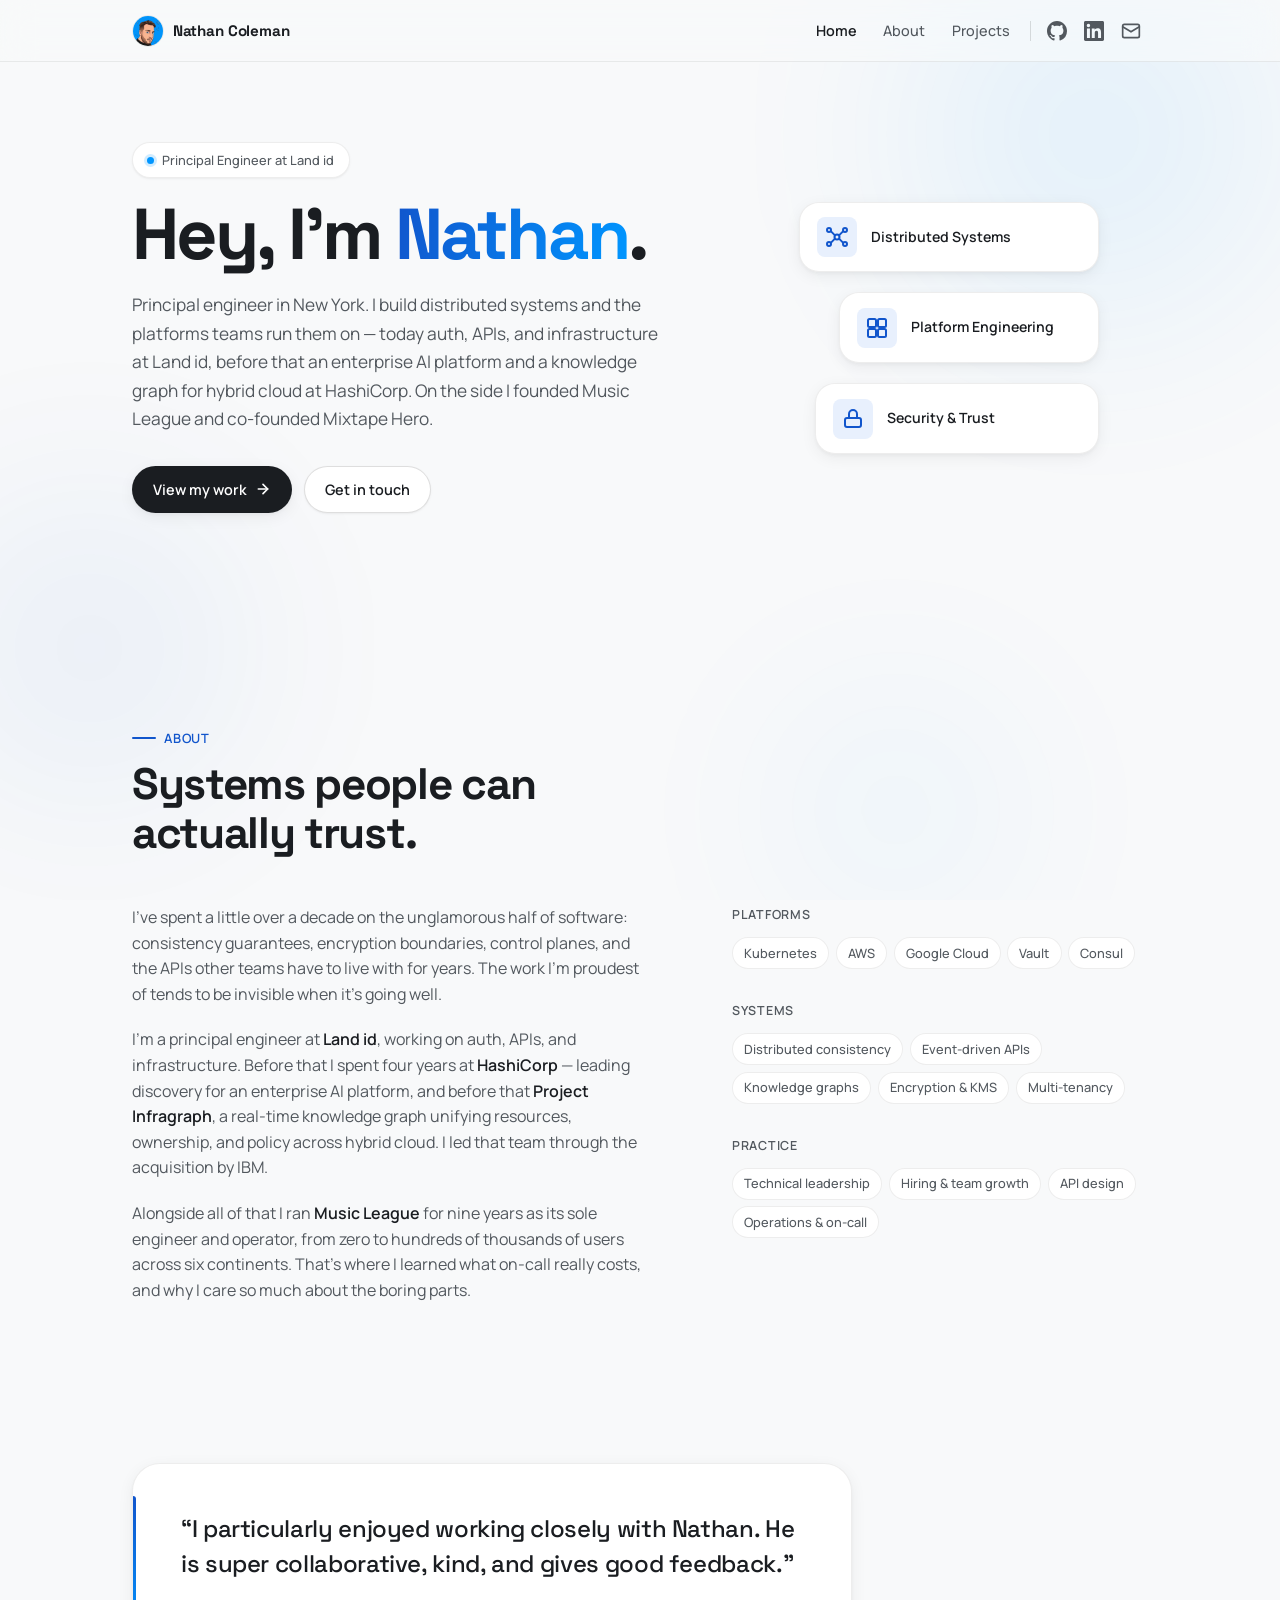
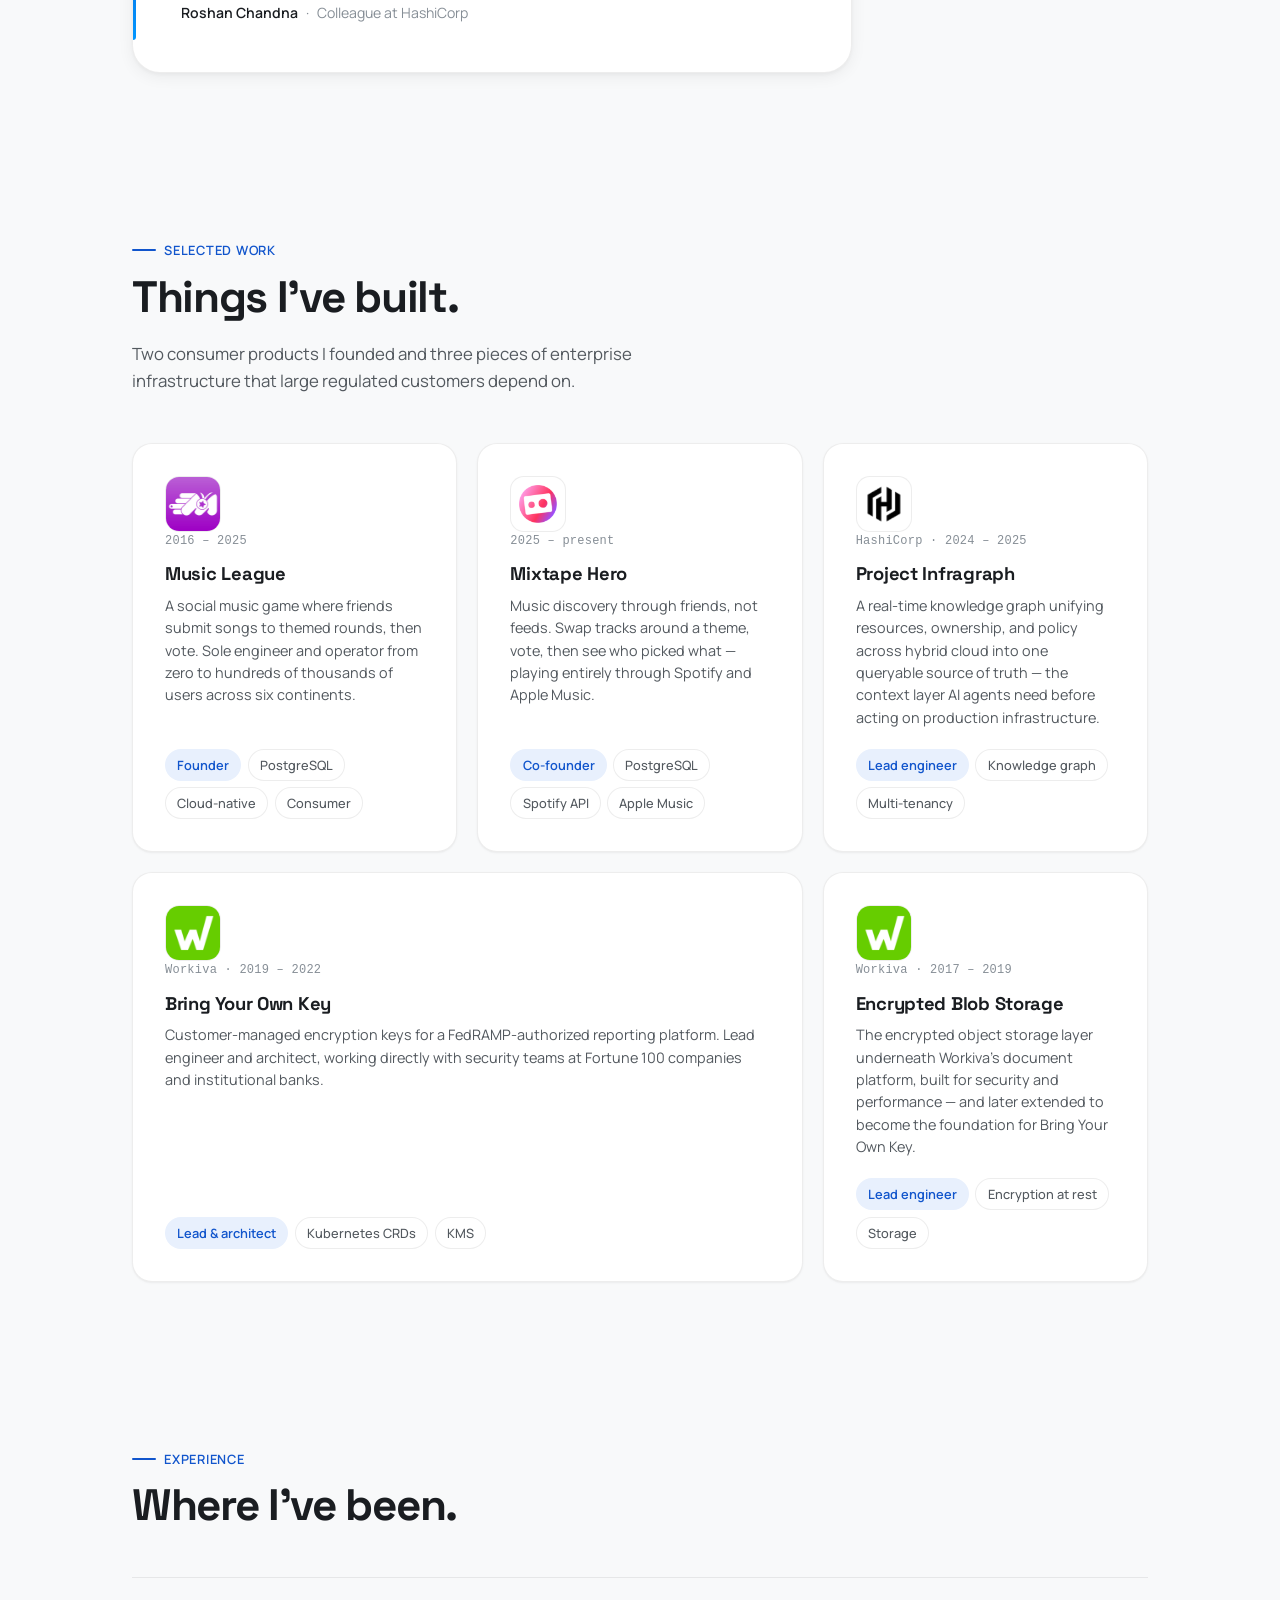
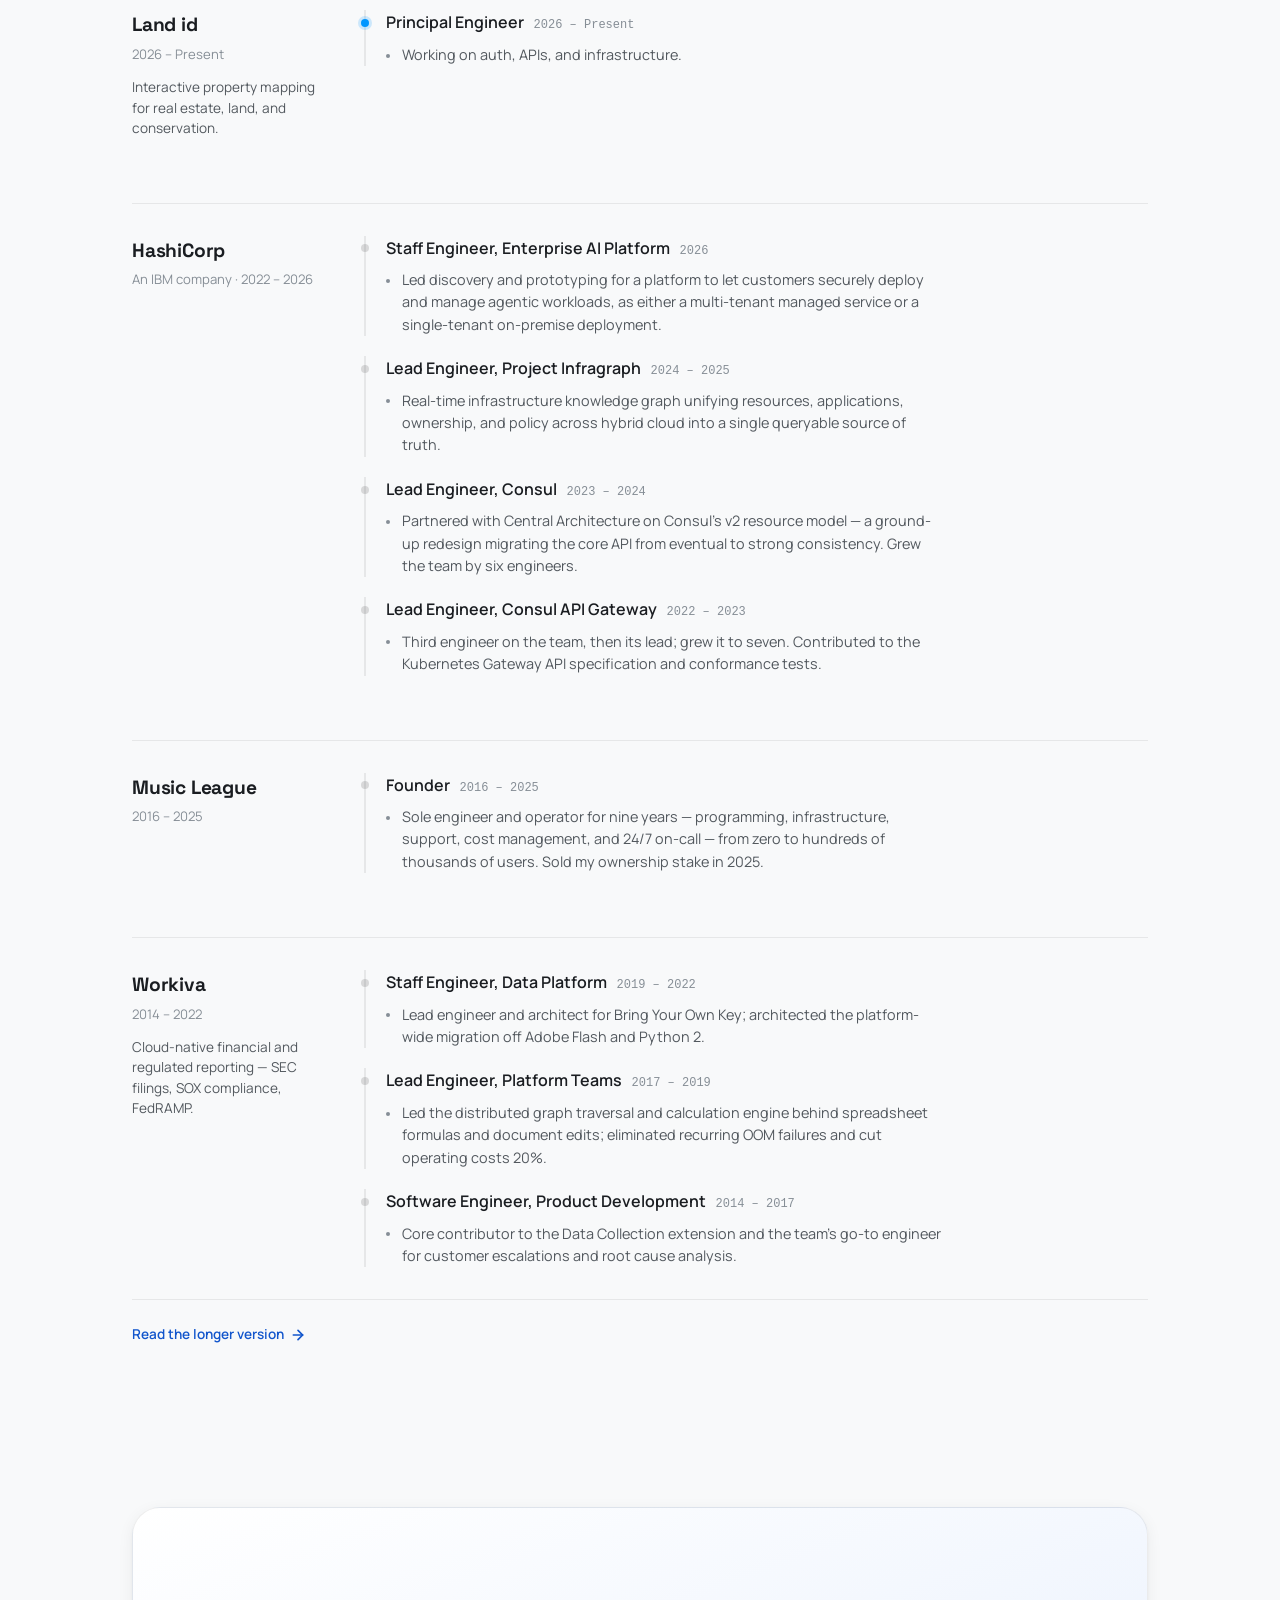
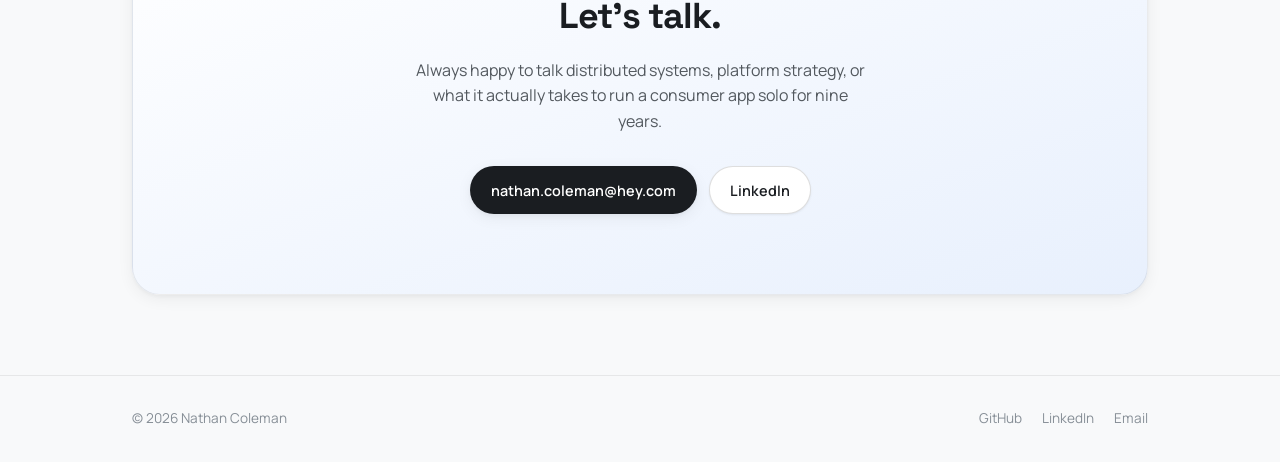
==== index.html @ d67dec97 "Link The New Stack Infragraph piece, tag PostgreSQL on both music products" ====
<!DOCTYPE html>
<html lang="en" class="no-js">
  <head>
    <meta charset="utf-8" />
    <meta name="viewport" content="width=device-width, initial-scale=1" />
    <title>Nathan Coleman | Principal Engineer</title>
    <meta
      name="description"
      content="Principal engineer in New York working on auth, APIs, and infrastructure at Land id. Co-founder of Mixtape Hero, founder of Music League, previously HashiCorp and Workiva."
    />
    <meta name="robots" content="index, follow" />
    <link rel="canonical" href="https://nathancoleman.dev/" />
    <meta property="og:type" content="website" />
    <meta property="og:site_name" content="Nathan Coleman" />
    <meta property="og:locale" content="en_US" />
    <meta property="og:title" content="Nathan Coleman | Principal Engineer" />
    <meta
      property="og:description"
      content="Principal engineer in New York building distributed systems and developer platforms."
    />
    <meta property="og:url" content="https://nathancoleman.dev/" />
    <meta name="twitter:card" content="summary" />
    <link rel="icon" type="image/svg+xml" href="favicon.svg" />
    <link rel="preconnect" href="https://fonts.googleapis.com" />
    <link rel="preconnect" href="https://fonts.gstatic.com" crossorigin />
    <link
      href="https://fonts.googleapis.com/css2?family=Manrope:wght@400;500;600;700&family=Space+Grotesk:wght@500;600;700&display=swap"
      rel="stylesheet"
    />
    <link rel="stylesheet" href="styles.css" />
    <script type="application/ld+json">
      {
        "@context": "https://schema.org",
        "@type": "Person",
        "name": "Nathan Coleman",
        "jobTitle": "Principal Engineer",
        "worksFor": { "@type": "Organization", "name": "Land id", "url": "https://id.land" },
        "email": "nathan.coleman@hey.com",
        "url": "https://nathancoleman.dev/",
        "address": {
          "@type": "PostalAddress",
          "addressLocality": "New York",
          "addressRegion": "NY",
          "addressCountry": "US"
        },
        "alumniOf": "Auburn University",
        "sameAs": [
          "https://github.com/nathancoleman",
          "https://www.linkedin.com/in/nathandcoleman/"
        ]
      }
    </script>
  </head>
  <body>
    <a class="skip-link" href="#main">Skip to content</a>

    <!-- Ambient background -->
    <div class="bg-ambient" aria-hidden="true">
      <div class="blob blob-1"></div>
      <div class="blob blob-2"></div>
      <div class="blob blob-3"></div>
    </div>

    <header class="site-header">
      <nav class="nav-inner" aria-label="Primary">
        <a href="index.html" class="nav-logo">
          <img
            class="logo-img"
            src="images/nathan.png"
            alt="Nathan Coleman"
            width="32"
            height="32"
          />
          <span>Nathan Coleman</span>
        </a>
        <div class="nav-links">
          <a href="index.html" class="nav-link active" aria-current="page">Home</a>
          <a href="about.html" class="nav-link">About</a>
          <a href="projects.html" class="nav-link">Projects</a>
          <span class="nav-divider" aria-hidden="true"></span>
          <a
            href="https://github.com/nathancoleman"
            target="_blank"
            rel="noreferrer"
            class="nav-link nav-link--icon"
            aria-label="GitHub"
          >
            <svg width="20" height="20" viewBox="0 0 24 24" fill="currentColor" aria-hidden="true">
              <path
                d="M12 0C5.37 0 0 5.37 0 12c0 5.31 3.435 9.795 8.205 11.385.6.105.825-.255.825-.57 0-.285-.015-1.23-.015-2.235-3.015.555-3.795-.735-4.035-1.41-.135-.345-.72-1.41-1.23-1.695-.42-.225-1.02-.78-.015-.795.945-.015 1.62.87 1.845 1.23 1.08 1.815 2.805 1.305 3.495.99.105-.78.42-1.305.765-1.605-2.67-.3-5.46-1.335-5.46-5.925 0-1.305.465-2.385 1.23-3.225-.12-.3-.54-1.53.12-3.18 0 0 1.005-.315 3.3 1.23.96-.27 1.98-.405 3-.405s2.04.135 3 .405c2.295-1.56 3.3-1.23 3.3-1.23.66 1.65.24 2.88.12 3.18.765.84 1.23 1.905 1.23 3.225 0 4.605-2.805 5.625-5.475 5.925.435.375.81 1.095.81 2.22 0 1.605-.015 2.895-.015 3.3 0 .315.225.69.825.57A12.02 12.02 0 0 0 24 12c0-6.63-5.37-12-12-12Z"
              />
            </svg>
          </a>
          <a
            href="https://www.linkedin.com/in/nathandcoleman/"
            target="_blank"
            rel="noreferrer"
            class="nav-link nav-link--icon"
            aria-label="LinkedIn"
          >
            <svg width="20" height="20" viewBox="0 0 24 24" fill="currentColor" aria-hidden="true">
              <path
                d="M20.447 20.452h-3.554v-5.569c0-1.328-.027-3.037-1.852-3.037-1.853 0-2.136 1.445-2.136 2.939v5.667H9.351V9h3.414v1.561h.046c.477-.9 1.637-1.85 3.37-1.85 3.601 0 4.267 2.37 4.267 5.455v6.286ZM5.337 7.433a2.062 2.062 0 0 1-2.063-2.065 2.064 2.064 0 1 1 2.063 2.065Zm1.782 13.019H3.555V9h3.564v11.452ZM22.225 0H1.771C.792 0 0 .774 0 1.729v20.542C0 23.227.792 24 1.771 24h20.451C23.2 24 24 23.227 24 22.271V1.729C24 .774 23.2 0 22.222 0h.003Z"
              />
            </svg>
          </a>
          <a
            href="mailto:nathan.coleman@hey.com"
            class="nav-link nav-link--icon"
            aria-label="Email Nathan"
          >
            <svg
              width="20"
              height="20"
              viewBox="0 0 24 24"
              fill="none"
              stroke="currentColor"
              stroke-width="2"
              stroke-linecap="round"
              stroke-linejoin="round"
              aria-hidden="true"
            >
              <rect x="2" y="4" width="20" height="16" rx="2" />
              <path d="m2 7 10 6 10-6" />
            </svg>
          </a>
        </div>
      </nav>
    </header>

    <main id="main" class="page-shell">
      <!-- ================= HERO ================= -->
      <section class="hero">
        <div class="hero-content">
          <div class="hero-badge entrance">
            <span class="status-dot" aria-hidden="true"></span>
            Principal Engineer at Land id
          </div>
          <h1 class="hero-title entrance entrance-d1">
            Hey, I'm <span class="hero-name">Nathan</span>.
          </h1>
          <p class="hero-subtitle entrance entrance-d2">
            Principal engineer in New York. I build distributed systems and the
            platforms teams run them on — today auth, APIs, and infrastructure at
            Land id, before that an enterprise AI platform and a knowledge graph for
            hybrid cloud at HashiCorp. On the side I founded Music League and
            co-founded Mixtape Hero.
          </p>
          <div class="hero-actions entrance entrance-d3">
            <a href="projects.html" class="btn btn-primary">
              View my work
              <svg
                width="16"
                height="16"
                viewBox="0 0 24 24"
                fill="none"
                stroke="currentColor"
                stroke-width="2.5"
                stroke-linecap="round"
                stroke-linejoin="round"
                aria-hidden="true"
              >
                <line x1="5" y1="12" x2="19" y2="12" />
                <polyline points="12 5 19 12 12 19" />
              </svg>
            </a>
            <a href="mailto:nathan.coleman@hey.com" class="btn btn-secondary">Get in touch</a>
          </div>
        </div>

        <div class="hero-visual entrance entrance-d4" aria-hidden="true">
          <div class="hero-card-stack">
            <div class="floating-card card-1">
              <div class="card-icon">
                <svg
                  width="24"
                  height="24"
                  viewBox="0 0 24 24"
                  fill="none"
                  stroke="currentColor"
                  stroke-width="2"
                  stroke-linecap="round"
                  stroke-linejoin="round"
                >
                  <circle cx="12" cy="12" r="2.5" />
                  <circle cx="4" cy="5" r="2" />
                  <circle cx="20" cy="5" r="2" />
                  <circle cx="4" cy="19" r="2" />
                  <circle cx="20" cy="19" r="2" />
                  <path d="m6 6.4 4 4M18 6.4l-4 4M6 17.6l4-4M18 17.6l-4-4" />
                </svg>
              </div>
              <span>Distributed Systems</span>
            </div>
            <div class="floating-card card-2">
              <div class="card-icon">
                <svg
                  width="24"
                  height="24"
                  viewBox="0 0 24 24"
                  fill="none"
                  stroke="currentColor"
                  stroke-width="2"
                  stroke-linecap="round"
                  stroke-linejoin="round"
                >
                  <rect x="3" y="3" width="8" height="8" rx="1.5" />
                  <rect x="13" y="3" width="8" height="8" rx="1.5" />
                  <rect x="3" y="13" width="8" height="8" rx="1.5" />
                  <rect x="13" y="13" width="8" height="8" rx="1.5" />
                </svg>
              </div>
              <span>Platform Engineering</span>
            </div>
            <div class="floating-card card-3">
              <div class="card-icon">
                <svg
                  width="24"
                  height="24"
                  viewBox="0 0 24 24"
                  fill="none"
                  stroke="currentColor"
                  stroke-width="2"
                  stroke-linecap="round"
                  stroke-linejoin="round"
                >
                  <rect x="4" y="11" width="16" height="9" rx="2" />
                  <path d="M8 11V7a4 4 0 0 1 8 0v4" />
                </svg>
              </div>
              <span>Security &amp; Trust</span>
            </div>
          </div>
        </div>
      </section>

      <!-- ================= ABOUT ================= -->
      <section class="reveal" aria-labelledby="about-heading">
        <div class="section-header">
          <p class="section-label">About</p>
          <h2 class="section-title" id="about-heading">
            Systems people can<br />actually trust.
          </h2>
        </div>

        <div class="about-grid">
          <div class="about-copy">
            <p>
              I've spent a little over a decade on the unglamorous half of software:
              consistency guarantees, encryption boundaries, control planes, and the
              APIs other teams have to live with for years. The work I'm proudest of
              tends to be invisible when it's going well.
            </p>
            <p>
              I'm a principal engineer at <strong>Land id</strong>, working on auth,
              APIs, and infrastructure. Before that I spent four years at
              <strong>HashiCorp</strong> — leading discovery for an enterprise AI
              platform, and before that <strong>Project Infragraph</strong>, a
              real-time knowledge graph unifying resources, ownership, and policy
              across hybrid cloud. I led that team through the acquisition by IBM.
            </p>
            <p>
              Alongside all of that I ran <strong>Music League</strong> for nine years
              as its sole engineer and operator, from zero to hundreds of thousands of
              users across six continents. That's where I learned what on-call really
              costs, and why I care so much about the boring parts.
            </p>
          </div>

          <div class="skill-groups">
            <div class="skill-group">
              <h3>Platforms</h3>
              <ul class="tag-list">
                <li class="tag">Kubernetes</li>
                <li class="tag">AWS</li>
                <li class="tag">Google Cloud</li>
                <li class="tag">Vault</li>
                <li class="tag">Consul</li>
              </ul>
            </div>
            <div class="skill-group">
              <h3>Systems</h3>
              <ul class="tag-list">
                <li class="tag">Distributed consistency</li>
                <li class="tag">Event-driven APIs</li>
                <li class="tag">Knowledge graphs</li>
                <li class="tag">Encryption &amp; KMS</li>
                <li class="tag">Multi-tenancy</li>
              </ul>
            </div>
            <div class="skill-group">
              <h3>Practice</h3>
              <ul class="tag-list">
                <li class="tag">Technical leadership</li>
                <li class="tag">Hiring &amp; team growth</li>
                <li class="tag">API design</li>
                <li class="tag">Operations &amp; on-call</li>
              </ul>
            </div>
          </div>
        </div>
      </section>

      <!-- ================= QUOTE ================= -->
      <section class="reveal" aria-label="What colleagues say">
        <figure class="quote-card">
          <blockquote>
            &ldquo;I particularly enjoyed working closely with Nathan. He is super
            collaborative, kind, and gives good feedback.&rdquo;
          </blockquote>
          <figcaption class="quote-attrib">
            <span class="who">Roshan Chandna</span>
            <span>&middot;</span>
            <span>Colleague at HashiCorp</span>
          </figcaption>
        </figure>
      </section>

      <!-- ================= SELECTED WORK ================= -->
      <section class="reveal" aria-labelledby="work-heading">
        <div class="section-header">
          <p class="section-label">Selected work</p>
          <h2 class="section-title" id="work-heading">Things I've built.</h2>
          <p class="section-intro">
            Two consumer products I founded and three pieces of enterprise
            infrastructure that large regulated customers depend on.
          </p>
        </div>

        <div class="work-grid">
          <a class="work-card" href="projects.html#music-league">
            <div class="project-mark">
              <img src="images/music-league.png" alt="Music League app icon" width="56" height="56" loading="lazy" />
            </div>
            <p class="project-kicker">2016 &ndash; 2025</p>
            <h3>Music League</h3>
            <p>
              A social music game where friends submit songs to themed rounds, then
              vote. Sole engineer and operator from zero to hundreds of thousands of
              users across six continents.
            </p>
            <ul class="tag-list">
              <li class="tag tag-accent">Founder</li>
              <li class="tag">PostgreSQL</li>
              <li class="tag">Cloud-native</li>
              <li class="tag">Consumer</li>
            </ul>
          </a>

          <a class="work-card" href="projects.html#mixtape-hero">
            <div class="project-mark project-mark--pad">
              <img src="images/mixtape-hero.png" alt="Mixtape Hero app icon" width="56" height="56" loading="lazy" />
            </div>
            <p class="project-kicker">2025 &ndash; present</p>
            <h3>Mixtape Hero</h3>
            <p>
              Music discovery through friends, not feeds. Swap tracks around a theme,
              vote, then see who picked what — playing entirely through Spotify and
              Apple Music.
            </p>
            <ul class="tag-list">
              <li class="tag tag-accent">Co-founder</li>
              <li class="tag">PostgreSQL</li>
              <li class="tag">Spotify API</li>
              <li class="tag">Apple Music</li>
            </ul>
          </a>

          <a class="work-card" href="projects.html#infragraph">
            <div class="project-mark project-mark--pad">
              <img src="images/hashicorp.png" alt="HashiCorp logo" width="56" height="56" loading="lazy" />
            </div>
            <p class="project-kicker">HashiCorp &middot; 2024 &ndash; 2025</p>
            <h3>Project Infragraph</h3>
            <p>
              A real-time knowledge graph unifying resources, ownership, and policy
              across hybrid cloud into one queryable source of truth — the context
              layer AI agents need before acting on production infrastructure.
            </p>
            <ul class="tag-list">
              <li class="tag tag-accent">Lead engineer</li>
              <li class="tag">Knowledge graph</li>
              <li class="tag">Multi-tenancy</li>
            </ul>
          </a>

          <a class="work-card" href="projects.html#byok">
            <div class="project-mark">
              <img src="images/workiva.png" alt="Workiva logo" width="56" height="56" loading="lazy" />
            </div>
            <p class="project-kicker">Workiva &middot; 2019 &ndash; 2022</p>
            <h3>Bring Your Own Key</h3>
            <p>
              Customer-managed encryption keys for a FedRAMP-authorized reporting
              platform. Lead engineer and architect, working directly with security
              teams at Fortune 100 companies and institutional banks.
            </p>
            <ul class="tag-list">
              <li class="tag tag-accent">Lead &amp; architect</li>
              <li class="tag">Kubernetes CRDs</li>
              <li class="tag">KMS</li>
            </ul>
          </a>

          <a class="work-card" href="projects.html#blob-storage">
            <div class="project-mark">
              <img src="images/workiva.png" alt="Workiva logo" width="56" height="56" loading="lazy" />
            </div>
            <p class="project-kicker">Workiva &middot; 2017 &ndash; 2019</p>
            <h3>Encrypted Blob Storage</h3>
            <p>
              The encrypted object storage layer underneath Workiva's document
              platform, built for security and performance — and later extended to
              become the foundation for Bring Your Own Key.
            </p>
            <ul class="tag-list">
              <li class="tag tag-accent">Lead engineer</li>
              <li class="tag">Encryption at rest</li>
              <li class="tag">Storage</li>
            </ul>
          </a>
        </div>
      </section>

      <!-- ================= EXPERIENCE ================= -->
      <section class="reveal" aria-labelledby="exp-heading">
        <div class="section-header">
          <p class="section-label">Experience</p>
          <h2 class="section-title" id="exp-heading">Where I've been.</h2>
        </div>

        <div class="timeline">
          <article class="timeline-org">
            <div class="org-head">
              <h3>
                <a href="https://id.land" target="_blank" rel="noreferrer">Land id</a>
              </h3>
              <p class="org-meta">2026 &ndash; Present</p>
              <p class="org-blurb">
                Interactive property mapping for real estate, land, and conservation.
              </p>
            </div>
            <div class="role-list">
              <div class="role current">
                <div class="role-title">
                  <h4>Principal Engineer</h4>
                  <span class="role-years">2026 &ndash; Present</span>
                </div>
                <ul>
                  <li>Working on auth, APIs, and infrastructure.</li>
                </ul>
              </div>
            </div>
          </article>

          <article class="timeline-org">
            <div class="org-head">
              <h3>
                <a href="https://www.hashicorp.com/" target="_blank" rel="noreferrer"
                  >HashiCorp</a
                >
              </h3>
              <p class="org-meta">An IBM company &middot; 2022 &ndash; 2026</p>
            </div>
            <div class="role-list">
              <div class="role">
                <div class="role-title">
                  <h4>Staff Engineer, Enterprise AI Platform</h4>
                  <span class="role-years">2026</span>
                </div>
                <ul>
                  <li>
                    Led discovery and prototyping for a platform to let customers
                    securely deploy and manage agentic workloads, as either a
                    multi-tenant managed service or a single-tenant on-premise
                    deployment.
                  </li>
                </ul>
              </div>
              <div class="role">
                <div class="role-title">
                  <h4>Lead Engineer, Project Infragraph</h4>
                  <span class="role-years">2024 &ndash; 2025</span>
                </div>
                <ul>
                  <li>
                    Real-time infrastructure knowledge graph unifying resources,
                    applications, ownership, and policy across hybrid cloud into a
                    single queryable source of truth.
                  </li>
                </ul>
              </div>
              <div class="role">
                <div class="role-title">
                  <h4>Lead Engineer, Consul</h4>
                  <span class="role-years">2023 &ndash; 2024</span>
                </div>
                <ul>
                  <li>
                    Partnered with Central Architecture on Consul's v2 resource model —
                    a ground-up redesign migrating the core API from eventual to strong
                    consistency. Grew the team by six engineers.
                  </li>
                </ul>
              </div>
              <div class="role">
                <div class="role-title">
                  <h4>Lead Engineer, Consul API Gateway</h4>
                  <span class="role-years">2022 &ndash; 2023</span>
                </div>
                <ul>
                  <li>
                    Third engineer on the team, then its lead; grew it to seven.
                    Contributed to the Kubernetes Gateway API specification and
                    conformance tests.
                  </li>
                </ul>
              </div>
            </div>
          </article>

          <article class="timeline-org">
            <div class="org-head">
              <h3>
                <a href="https://musicleague.com/" target="_blank" rel="noreferrer"
                  >Music League</a
                >
              </h3>
              <p class="org-meta">2016 &ndash; 2025</p>
            </div>
            <div class="role-list">
              <div class="role">
                <div class="role-title">
                  <h4>Founder</h4>
                  <span class="role-years">2016 &ndash; 2025</span>
                </div>
                <ul>
                  <li>
                    Sole engineer and operator for nine years — programming,
                    infrastructure, support, cost management, and 24/7 on-call — from
                    zero to hundreds of thousands of users. Sold my ownership stake in
                    2025.
                  </li>
                </ul>
              </div>
            </div>
          </article>

          <article class="timeline-org">
            <div class="org-head">
              <h3>
                <a href="https://www.workiva.com/" target="_blank" rel="noreferrer"
                  >Workiva</a
                >
              </h3>
              <p class="org-meta">2014 &ndash; 2022</p>
              <p class="org-blurb">
                Cloud-native financial and regulated reporting — SEC filings, SOX
                compliance, FedRAMP.
              </p>
            </div>
            <div class="role-list">
              <div class="role">
                <div class="role-title">
                  <h4>Staff Engineer, Data Platform</h4>
                  <span class="role-years">2019 &ndash; 2022</span>
                </div>
                <ul>
                  <li>
                    Lead engineer and architect for Bring Your Own Key; architected the
                    platform-wide migration off Adobe Flash and Python 2.
                  </li>
                </ul>
              </div>
              <div class="role">
                <div class="role-title">
                  <h4>Lead Engineer, Platform Teams</h4>
                  <span class="role-years">2017 &ndash; 2019</span>
                </div>
                <ul>
                  <li>
                    Led the distributed graph traversal and calculation engine behind
                    spreadsheet formulas and document edits; eliminated recurring OOM
                    failures and cut operating costs 20%.
                  </li>
                </ul>
              </div>
              <div class="role">
                <div class="role-title">
                  <h4>Software Engineer, Product Development</h4>
                  <span class="role-years">2014 &ndash; 2017</span>
                </div>
                <ul>
                  <li>
                    Core contributor to the Data Collection extension and the team's
                    go-to engineer for customer escalations and root cause analysis.
                  </li>
                </ul>
              </div>
            </div>
          </article>
        </div>

        <p class="section-intro">
          <a href="about.html" class="project-link"
            >Read the longer version
            <svg
              width="16"
              height="16"
              viewBox="0 0 24 24"
              fill="none"
              stroke="currentColor"
              stroke-width="2.5"
              stroke-linecap="round"
              stroke-linejoin="round"
              aria-hidden="true"
            >
              <line x1="5" y1="12" x2="19" y2="12" />
              <polyline points="12 5 19 12 12 19" />
            </svg>
          </a>
        </p>
      </section>

      <!-- ================= CTA ================= -->
      <section class="cta reveal">
        <h2>Let's talk.</h2>
        <p>
          Always happy to talk distributed systems, platform strategy, or what it
          actually takes to run a consumer app solo for nine years.
        </p>
        <div class="hero-actions">
          <a href="mailto:nathan.coleman@hey.com" class="btn btn-primary">
            nathan.coleman@hey.com
          </a>
          <a
            href="https://www.linkedin.com/in/nathandcoleman/"
            target="_blank"
            rel="noreferrer"
            class="btn btn-secondary"
            >LinkedIn</a
          >
        </div>
      </section>
    </main>

    <footer class="site-footer">
      <div class="footer-inner">
        <p>&copy; 2026 Nathan Coleman</p>
        <div class="footer-links">
          <a href="https://github.com/nathancoleman" target="_blank" rel="noreferrer"
            >GitHub</a
          >
          <a
            href="https://www.linkedin.com/in/nathandcoleman/"
            target="_blank"
            rel="noreferrer"
            >LinkedIn</a
          >
          <a href="mailto:nathan.coleman@hey.com">Email</a>
        </div>
      </div>
    </footer>

    <script src="main.js"></script>
  </body>
</html>
---- styles.css ----
/* ============================================================
   Nathan Coleman — personal site
   Plain CSS, no build step. Palette pulled from resume blues.
   ============================================================ */

:root {
  --bg-base: #f8f9fa;
  --bg-surface: #ffffff;
  --bg-glass: rgba(248, 249, 250, 0.7);

  --text-primary: #1a1d21;
  --text-secondary: #52585e;
  --text-tertiary: #868e96;
  --text-inverse: #ffffff;

  --accent: #1155cc;
  --accent-bright: #0096ff;
  --accent-hover: #0b3d99;
  --accent-soft: #e8f0fd;

  --border: rgba(0, 0, 0, 0.07);
  --border-strong: rgba(0, 0, 0, 0.13);

  --shadow-sm: 0 1px 3px rgba(0, 0, 0, 0.04), 0 1px 2px rgba(0, 0, 0, 0.03);
  --shadow-md: 0 4px 16px rgba(0, 0, 0, 0.06), 0 2px 4px rgba(0, 0, 0, 0.04);
  --shadow-lg: 0 8px 32px rgba(0, 0, 0, 0.08), 0 4px 8px rgba(0, 0, 0, 0.04);

  --radius-sm: 0.5rem;
  --radius-md: 0.875rem;
  --radius-lg: 1.25rem;
  --radius-xl: 1.75rem;
  --radius-full: 999px;

  --space-xs: 0.375rem;
  --space-sm: 0.75rem;
  --space-md: 1.25rem;
  --space-lg: 2rem;
  --space-xl: 3rem;
  --space-2xl: 5rem;
  --space-3xl: 8rem;

  --font-display: "Space Grotesk", "Avenir Next", "Segoe UI", sans-serif;
  --font-body: "Manrope", "Avenir Next", "Segoe UI", sans-serif;
  --font-mono: ui-monospace, "SF Mono", "JetBrains Mono", Menlo, monospace;

  --ease-out: cubic-bezier(0.16, 1, 0.3, 1);
  --duration-fast: 0.15s;
  --duration-normal: 0.3s;
  --duration-slow: 0.5s;

  --shell: 1080px;
}

/* --- reset ------------------------------------------------ */

*,
*::before,
*::after {
  box-sizing: border-box;
  margin: 0;
  padding: 0;
}

html {
  -webkit-font-smoothing: antialiased;
  -moz-osx-font-smoothing: grayscale;
  scroll-behavior: smooth;
  text-rendering: optimizeLegibility;
}

body {
  font-family: var(--font-body);
  font-size: 1rem;
  line-height: 1.6;
  color: var(--text-primary);
  background: var(--bg-base);
  min-height: 100dvh;
  overflow-x: hidden;
}

img {
  max-width: 100%;
  display: block;
}

a {
  color: inherit;
  text-decoration: none;
}

ul {
  list-style: none;
}

:focus-visible {
  outline: 2px solid var(--accent);
  outline-offset: 3px;
  border-radius: 3px;
}

.visually-hidden {
  position: absolute;
  width: 1px;
  height: 1px;
  overflow: hidden;
  clip: rect(0 0 0 0);
  white-space: nowrap;
}

.skip-link {
  position: absolute;
  top: -100px;
  left: var(--space-md);
  z-index: 200;
  padding: 0.6rem 1rem;
  background: var(--text-primary);
  color: var(--text-inverse);
  border-radius: var(--radius-sm);
  font-size: 0.85rem;
  font-weight: 600;
}

.skip-link:focus {
  top: var(--space-sm);
}

/* --- ambient background ----------------------------------- */

.bg-ambient {
  position: fixed;
  inset: 0;
  z-index: -1;
  overflow: hidden;
  pointer-events: none;
}

.blob {
  position: absolute;
  border-radius: 50%;
  filter: blur(90px);
  opacity: 0.4;
}

.blob-1 {
  width: 45vw;
  height: 45vw;
  top: -12vw;
  right: -8vw;
  background: radial-gradient(circle, rgba(0, 150, 255, 0.28), transparent 70%);
}

.blob-2 {
  width: 38vw;
  height: 38vw;
  top: 45vh;
  left: -12vw;
  background: radial-gradient(circle, rgba(17, 85, 204, 0.2), transparent 70%);
}

.blob-3 {
  width: 30vw;
  height: 30vw;
  bottom: -8vw;
  right: 15vw;
  background: radial-gradient(circle, rgba(0, 150, 255, 0.16), transparent 70%);
}

/* --- header ----------------------------------------------- */

.site-header {
  position: sticky;
  top: 0;
  z-index: 100;
  padding: var(--space-sm) 0;
  background: var(--bg-glass);
  backdrop-filter: blur(16px) saturate(180%);
  -webkit-backdrop-filter: blur(16px) saturate(180%);
  border-bottom: 1px solid var(--border);
}

.nav-inner {
  max-width: var(--shell);
  margin: 0 auto;
  padding: 0 var(--space-lg);
  display: flex;
  align-items: center;
  justify-content: space-between;
  gap: var(--space-md);
}

.nav-logo {
  display: flex;
  align-items: center;
  gap: 0.55rem;
  font-family: var(--font-display);
  font-weight: 700;
  font-size: 0.95rem;
  letter-spacing: -0.01em;
}

.nav-logo .logo-img {
  width: 32px;
  height: 32px;
  flex-shrink: 0;
  border-radius: 50%;
  object-fit: cover;
  border: 1px solid var(--border);
}

.nav-links {
  display: flex;
  align-items: center;
  gap: 0.15rem;
}

.nav-link {
  padding: 0.45rem 0.75rem;
  border-radius: var(--radius-full);
  font-size: 0.9rem;
  font-weight: 500;
  color: var(--text-secondary);
  transition: color var(--duration-fast) var(--ease-out),
    background var(--duration-fast) var(--ease-out);
}

.nav-link:hover {
  color: var(--text-primary);
  background: rgba(0, 0, 0, 0.04);
}

.nav-link.active {
  color: var(--text-primary);
  font-weight: 600;
}

.nav-link--icon {
  display: inline-flex;
  align-items: center;
  justify-content: center;
  padding: 0.45rem;
}

.nav-divider {
  width: 1px;
  height: 20px;
  margin: 0 0.4rem;
  background: var(--border-strong);
}

/* --- layout ----------------------------------------------- */

.page-shell {
  max-width: var(--shell);
  margin: 0 auto;
  padding: 0 var(--space-lg);
}

section {
  padding: var(--space-2xl) 0;
}

.section-label {
  display: inline-flex;
  align-items: center;
  gap: 0.5rem;
  font-size: 0.8rem;
  font-weight: 600;
  letter-spacing: 0.06em;
  text-transform: uppercase;
  color: var(--accent);
  margin-bottom: var(--space-sm);
}

.section-label::before {
  content: "";
  display: block;
  width: 1.5rem;
  height: 2px;
  background: var(--accent);
  border-radius: 1px;
}

.section-title {
  font-family: var(--font-display);
  font-size: clamp(1.9rem, 4vw, 2.75rem);
  font-weight: 700;
  letter-spacing: -0.03em;
  line-height: 1.1;
}

.section-header {
  margin-bottom: var(--space-xl);
}

.section-intro {
  margin-top: var(--space-md);
  max-width: 58ch;
  color: var(--text-secondary);
  font-size: 1.05rem;
}

/* --- hero ------------------------------------------------- */

.hero {
  display: grid;
  grid-template-columns: 1.35fr 1fr;
  align-items: center;
  gap: var(--space-2xl);
  padding: var(--space-2xl) 0 var(--space-3xl);
}

.hero-badge {
  display: inline-flex;
  align-items: center;
  gap: 0.5rem;
  padding: 0.4rem 0.9rem;
  margin-bottom: var(--space-md);
  border: 1px solid var(--border);
  border-radius: var(--radius-full);
  background: var(--bg-surface);
  box-shadow: var(--shadow-sm);
  font-size: 0.8rem;
  font-weight: 500;
  color: var(--text-secondary);
}

.status-dot {
  width: 7px;
  height: 7px;
  border-radius: 50%;
  background: var(--accent-bright);
  box-shadow: 0 0 0 3px rgba(0, 150, 255, 0.18);
  animation: pulse 2.4s ease-in-out infinite;
}

@keyframes pulse {
  0%,
  100% {
    opacity: 1;
  }
  50% {
    opacity: 0.45;
  }
}

.hero-title {
  font-family: var(--font-display);
  font-size: clamp(2.8rem, 6vw, 4.5rem);
  font-weight: 700;
  letter-spacing: -0.04em;
  line-height: 1.02;
  margin-bottom: var(--space-md);
}

.hero-name {
  background: linear-gradient(100deg, var(--accent), var(--accent-bright));
  -webkit-background-clip: text;
  background-clip: text;
  color: transparent;
}

.hero-subtitle {
  max-width: 52ch;
  color: var(--text-secondary);
  font-size: 1.08rem;
  line-height: 1.65;
  margin-bottom: var(--space-lg);
}

.hero-actions {
  display: flex;
  flex-wrap: wrap;
  gap: var(--space-sm);
}

.btn {
  display: inline-flex;
  align-items: center;
  gap: 0.5rem;
  padding: 0.7rem 1.25rem;
  border: 1px solid transparent;
  border-radius: var(--radius-full);
  font-family: var(--font-body);
  font-size: 0.9rem;
  font-weight: 600;
  cursor: pointer;
  transition: transform var(--duration-fast) var(--ease-out),
    background var(--duration-fast) var(--ease-out),
    box-shadow var(--duration-fast) var(--ease-out);
}

.btn:hover {
  transform: translateY(-1px);
}

.btn-primary {
  background: var(--text-primary);
  color: var(--text-inverse);
  box-shadow: var(--shadow-md);
}

.btn-primary:hover {
  background: #000;
}

.btn-secondary {
  background: var(--bg-surface);
  color: var(--text-primary);
  border-color: var(--border-strong);
  box-shadow: var(--shadow-sm);
}

.btn-secondary:hover {
  border-color: var(--accent);
  color: var(--accent);
}

/* hero visual — floating cards */

.hero-visual {
  display: flex;
  justify-content: center;
}

.hero-card-stack {
  position: relative;
  display: flex;
  flex-direction: column;
  gap: var(--space-md);
  width: 100%;
  max-width: 300px;
}

.floating-card {
  display: flex;
  align-items: center;
  gap: 0.85rem;
  padding: 0.9rem 1.1rem;
  border: 1px solid var(--border);
  border-radius: var(--radius-lg);
  background: var(--bg-surface);
  box-shadow: var(--shadow-md);
  font-size: 0.88rem;
  font-weight: 600;
  animation: cardFloat 6s ease-in-out infinite;
}

.card-1 {
  margin-left: 0;
  animation-delay: 0s;
}
.card-2 {
  margin-left: 2.5rem;
  animation-delay: 1s;
}
.card-3 {
  margin-left: 1rem;
  animation-delay: 2s;
}

.card-icon {
  display: flex;
  align-items: center;
  justify-content: center;
  width: 40px;
  height: 40px;
  flex-shrink: 0;
  border-radius: var(--radius-sm);
  background: var(--accent-soft);
  color: var(--accent);
}

@keyframes cardFloat {
  0%,
  100% {
    transform: translateY(0);
  }
  50% {
    transform: translateY(-8px);
  }
}

/* --- about grid ------------------------------------------- */

.about-grid {
  display: grid;
  grid-template-columns: 1.25fr 1fr;
  gap: var(--space-2xl);
  align-items: start;
}

.about-copy p {
  color: var(--text-secondary);
  margin-bottom: var(--space-md);
  max-width: 60ch;
}

.about-copy p:last-child {
  margin-bottom: 0;
}

.about-copy strong {
  color: var(--text-primary);
  font-weight: 600;
}

.skill-groups {
  display: flex;
  flex-direction: column;
  gap: var(--space-lg);
}

.skill-group h3 {
  font-size: 0.78rem;
  font-weight: 600;
  text-transform: uppercase;
  letter-spacing: 0.06em;
  color: var(--text-secondary);
  margin-bottom: var(--space-sm);
}

.tag-list {
  display: flex;
  flex-wrap: wrap;
  gap: 0.4rem;
}

.tag {
  padding: 0.3rem 0.7rem;
  border: 1px solid var(--border);
  border-radius: var(--radius-full);
  background: var(--bg-surface);
  font-size: 0.8rem;
  font-weight: 500;
  color: var(--text-secondary);
}

.tag-accent {
  background: var(--accent-soft);
  border-color: transparent;
  color: var(--accent);
  font-weight: 600;
}

/* --- quote ------------------------------------------------ */

.quote-card {
  position: relative;
  padding: var(--space-xl);
  border: 1px solid var(--border);
  border-radius: var(--radius-xl);
  background: var(--bg-surface);
  box-shadow: var(--shadow-md);
  max-width: 720px;
}

.quote-card::before {
  content: "";
  position: absolute;
  top: var(--space-lg);
  bottom: var(--space-lg);
  left: 0;
  width: 3px;
  border-radius: 0 3px 3px 0;
  background: linear-gradient(var(--accent), var(--accent-bright));
}

.quote-card blockquote {
  font-family: var(--font-display);
  font-size: clamp(1.15rem, 2.4vw, 1.5rem);
  font-weight: 500;
  line-height: 1.45;
  letter-spacing: -0.015em;
}

.quote-attrib {
  display: flex;
  align-items: baseline;
  flex-wrap: wrap;
  gap: 0.5rem;
  margin-top: var(--space-md);
  font-size: 0.88rem;
  color: var(--text-tertiary);
}

.quote-attrib .who {
  font-weight: 600;
  color: var(--text-primary);
}

/* --- timeline --------------------------------------------- */

.timeline {
  display: flex;
  flex-direction: column;
  gap: var(--space-lg);
}

.timeline-org {
  display: grid;
  grid-template-columns: 200px 1fr;
  gap: var(--space-lg);
  padding: var(--space-lg) 0;
  border-top: 1px solid var(--border);
}

.timeline-org:last-child {
  border-bottom: 1px solid var(--border);
}

.org-head h3 {
  font-family: var(--font-display);
  font-size: 1.2rem;
  font-weight: 700;
  letter-spacing: -0.01em;
}

.org-head h3 a:hover {
  color: var(--accent);
}

.org-meta {
  margin-top: 0.2rem;
  font-size: 0.82rem;
  color: var(--text-tertiary);
}

.org-blurb {
  margin-top: var(--space-sm);
  font-size: 0.85rem;
  color: var(--text-secondary);
  line-height: 1.5;
}

.role-list {
  display: flex;
  flex-direction: column;
  gap: var(--space-md);
}

.role {
  position: relative;
  padding-left: var(--space-md);
  border-left: 2px solid var(--border);
}

.role::before {
  content: "";
  position: absolute;
  left: -5px;
  top: 0.55rem;
  width: 8px;
  height: 8px;
  border-radius: 50%;
  background: var(--border-strong);
}

.role.current::before {
  background: var(--accent-bright);
  box-shadow: 0 0 0 3px rgba(0, 150, 255, 0.18);
}

.role-title {
  display: flex;
  flex-wrap: wrap;
  align-items: baseline;
  gap: 0.6rem;
}

.role-title h4 {
  font-size: 1rem;
  font-weight: 600;
}

.role-years {
  font-family: var(--font-mono);
  font-size: 0.75rem;
  color: var(--text-tertiary);
  white-space: nowrap;
}

.role ul {
  margin-top: 0.5rem;
  display: flex;
  flex-direction: column;
  gap: 0.4rem;
}

.role ul li {
  position: relative;
  padding-left: 1rem;
  font-size: 0.9rem;
  color: var(--text-secondary);
  line-height: 1.55;
  max-width: 62ch;
}

.role ul li::before {
  content: "";
  position: absolute;
  left: 0;
  top: 0.6rem;
  width: 4px;
  height: 4px;
  border-radius: 50%;
  background: var(--text-tertiary);
}

.role a,
.about-copy a,
.project-body a,
.edu-card a {
  color: var(--accent);
  text-decoration: underline;
  text-decoration-color: rgba(17, 85, 204, 0.3);
  text-underline-offset: 2px;
  transition: text-decoration-color var(--duration-fast) var(--ease-out);
}

.role a:hover,
.about-copy a:hover,
.project-body a:hover,
.edu-card a:hover {
  text-decoration-color: var(--accent);
}

/* --- project cards ---------------------------------------- */

.project-list {
  display: flex;
  flex-direction: column;
  gap: var(--space-lg);
}

.project-card {
  display: grid;
  grid-template-columns: 220px 1fr;
  gap: var(--space-lg);
  padding: var(--space-lg);
  border: 1px solid var(--border);
  border-radius: var(--radius-xl);
  background: var(--bg-surface);
  box-shadow: var(--shadow-sm);
  transition: transform var(--duration-normal) var(--ease-out),
    box-shadow var(--duration-normal) var(--ease-out),
    border-color var(--duration-normal) var(--ease-out);
}

.project-card:hover {
  transform: translateY(-3px);
  box-shadow: var(--shadow-lg);
  border-color: var(--border-strong);
}

.project-aside {
  display: flex;
  flex-direction: column;
  gap: var(--space-sm);
}

.project-glyph {
  display: flex;
  align-items: center;
  justify-content: center;
  width: 52px;
  height: 52px;
  border-radius: var(--radius-md);
  background: var(--accent-soft);
  color: var(--accent);
}

.project-kicker {
  font-family: var(--font-mono);
  font-size: 0.75rem;
  color: var(--text-tertiary);
  letter-spacing: 0.02em;
}

/* Real product/company marks. Square icons sit full-bleed; transparent
   wordmarks need a tile behind them, hence the --dark / --light variants. */
.project-mark {
  display: flex;
  align-items: center;
  justify-content: center;
  width: 56px;
  height: 56px;
  flex-shrink: 0;
  border-radius: var(--radius-md);
  overflow: hidden;
  border: 1px solid var(--border);
}

.project-mark img {
  width: 100%;
  height: 100%;
  object-fit: cover;
}

/* For transparent-background marks that would otherwise bleed to the edge. */
.project-mark--pad {
  padding: 0.5rem;
  background: var(--bg-surface);
}

.project-mark--pad img {
  object-fit: contain;
}

/* Product screenshot in the projects-page aside column. */
.project-shot {
  width: 100%;
  max-width: 190px;
  height: auto;
  margin-top: var(--space-xs);
}

.project-body h3 {
  font-family: var(--font-display);
  font-size: 1.35rem;
  font-weight: 700;
  letter-spacing: -0.02em;
  margin-bottom: 0.35rem;
}

.project-role {
  font-size: 0.85rem;
  font-weight: 600;
  color: var(--accent);
  margin-bottom: var(--space-sm);
}

.project-body p {
  color: var(--text-secondary);
  font-size: 0.95rem;
  line-height: 1.6;
  margin-bottom: var(--space-sm);
  max-width: 64ch;
}

.project-points {
  display: flex;
  flex-direction: column;
  gap: 0.4rem;
  margin-bottom: var(--space-md);
}

.project-points li {
  position: relative;
  padding-left: 1rem;
  font-size: 0.9rem;
  color: var(--text-secondary);
  line-height: 1.55;
  max-width: 64ch;
}

.project-points li::before {
  content: "";
  position: absolute;
  left: 0;
  top: 0.6rem;
  width: 4px;
  height: 4px;
  border-radius: 50%;
  background: var(--accent);
}

.project-links {
  display: flex;
  flex-wrap: wrap;
  gap: var(--space-sm);
  margin-top: var(--space-md);
}

.project-link {
  display: inline-flex;
  align-items: center;
  gap: 0.35rem;
  font-size: 0.85rem;
  font-weight: 600;
  color: var(--accent);
}

.project-link:hover {
  color: var(--accent-hover);
  gap: 0.55rem;
}

.project-link svg {
  transition: transform var(--duration-fast) var(--ease-out);
}

/* compact project grid used on the home page */

.work-grid {
  display: grid;
  grid-template-columns: repeat(3, 1fr);
  gap: var(--space-md);
}

/* Five cards in a three-up grid: the last two span wider so row two fills. */
.work-grid > :nth-last-child(2):nth-child(4) {
  grid-column: span 2;
}

.work-card {
  display: flex;
  flex-direction: column;
  padding: var(--space-lg);
  border: 1px solid var(--border);
  border-radius: var(--radius-lg);
  background: var(--bg-surface);
  box-shadow: var(--shadow-sm);
  transition: transform var(--duration-normal) var(--ease-out),
    box-shadow var(--duration-normal) var(--ease-out),
    border-color var(--duration-normal) var(--ease-out);
}

.work-card:hover {
  transform: translateY(-3px);
  box-shadow: var(--shadow-lg);
  border-color: var(--border-strong);
}

.work-card .project-glyph {
  margin-bottom: var(--space-sm);
}

.work-card h3 {
  font-family: var(--font-display);
  font-size: 1.15rem;
  font-weight: 700;
  letter-spacing: -0.015em;
}

.work-card .project-kicker {
  margin-bottom: 0.5rem;
}

.work-card p:not(.project-kicker) {
  margin-top: 0.4rem;
  font-size: 0.9rem;
  color: var(--text-secondary);
  line-height: 1.55;
  flex-grow: 1;
}

.work-card .tag-list {
  margin-top: var(--space-md);
}

/* --- education -------------------------------------------- */

.edu-card {
  display: grid;
  grid-template-columns: 200px 1fr;
  gap: var(--space-lg);
  padding: var(--space-lg);
  border: 1px solid var(--border);
  border-radius: var(--radius-xl);
  background: var(--bg-surface);
  box-shadow: var(--shadow-sm);
}

.edu-card h3 {
  font-family: var(--font-display);
  font-size: 1.2rem;
  font-weight: 700;
}

.edu-card p {
  color: var(--text-secondary);
  font-size: 0.92rem;
  max-width: 62ch;
}

.edu-card p + p {
  margin-top: var(--space-sm);
}

/* --- CTA -------------------------------------------------- */

.cta {
  text-align: center;
  padding: var(--space-2xl) var(--space-lg);
  margin: var(--space-2xl) 0;
  border: 1px solid var(--border);
  border-radius: var(--radius-xl);
  background: linear-gradient(160deg, var(--bg-surface), var(--accent-soft));
  box-shadow: var(--shadow-md);
}

.cta h2 {
  font-family: var(--font-display);
  font-size: clamp(1.6rem, 3.5vw, 2.25rem);
  font-weight: 700;
  letter-spacing: -0.03em;
}

.cta p {
  margin: var(--space-sm) auto var(--space-lg);
  max-width: 46ch;
  color: var(--text-secondary);
}

.cta .hero-actions {
  justify-content: center;
}

/* --- footer ----------------------------------------------- */

.site-footer {
  border-top: 1px solid var(--border);
  padding: var(--space-lg) 0;
  margin-top: var(--space-xl);
}

.footer-inner {
  max-width: var(--shell);
  margin: 0 auto;
  padding: 0 var(--space-lg);
  display: flex;
  align-items: center;
  justify-content: space-between;
  flex-wrap: wrap;
  gap: var(--space-sm);
  font-size: 0.85rem;
  color: var(--text-tertiary);
}

.footer-links {
  display: flex;
  gap: var(--space-md);
}

.footer-links a:hover {
  color: var(--accent);
}

/* --- entrance + reveal animations ------------------------- */

.entrance {
  opacity: 0;
  transform: translateY(16px);
  animation: entranceIn var(--duration-slow) var(--ease-out) forwards;
}

.entrance-d1 {
  animation-delay: 0.08s;
}
.entrance-d2 {
  animation-delay: 0.16s;
}
.entrance-d3 {
  animation-delay: 0.24s;
}
.entrance-d4 {
  animation-delay: 0.32s;
}

@keyframes entranceIn {
  to {
    opacity: 1;
    transform: translateY(0);
  }
}

.reveal {
  opacity: 0;
  transform: translateY(24px);
  transition: opacity 0.6s var(--ease-out), transform 0.6s var(--ease-out);
}

.reveal.is-visible {
  opacity: 1;
  transform: translateY(0);
}

/* JS disabled — never leave content hidden */
.no-js .reveal {
  opacity: 1;
  transform: none;
}

/* --- responsive ------------------------------------------- */

@media (max-width: 880px) {
  .hero {
    grid-template-columns: 1fr;
    gap: var(--space-xl);
    padding-bottom: var(--space-2xl);
  }

  .hero-visual {
    justify-content: flex-start;
  }

  .hero-card-stack {
    flex-direction: row;
    max-width: none;
    flex-wrap: wrap;
  }

  .card-1,
  .card-2,
  .card-3 {
    margin-left: 0;
  }

  .about-grid,
  .timeline-org,
  .project-card,
  .edu-card {
    grid-template-columns: 1fr;
    gap: var(--space-md);
  }

  .work-grid {
    grid-template-columns: 1fr;
  }

  /* Otherwise the 3-up span rule conjures an implicit second column. */
  .work-grid > :nth-last-child(2):nth-child(4) {
    grid-column: auto;
  }
}

@media (max-width: 620px) {
  :root {
    --space-2xl: 3.5rem;
    --space-3xl: 5rem;
  }

  .page-shell,
  .nav-inner,
  .footer-inner {
    padding-left: var(--space-md);
    padding-right: var(--space-md);
  }

  .hero-title {
    font-size: clamp(2.2rem, 10vw, 3.2rem);
  }

  /* Keep the mark, drop the wordmark — otherwise the nav wraps and clips. */
  .nav-logo span {
    display: none;
  }

  .nav-link {
    padding: 0.45rem 0.5rem;
  }

  .nav-divider {
    display: none;
  }

  .quote-card,
  .project-card,
  .edu-card {
    padding: var(--space-md);
  }

  .footer-inner {
    flex-direction: column;
    align-items: flex-start;
  }
}

@media (prefers-reduced-motion: reduce) {
  html {
    scroll-behavior: auto;
  }

  *,
  *::before,
  *::after {
    animation-duration: 0.01ms !important;
    animation-iteration-count: 1 !important;
    transition-duration: 0.01ms !important;
  }

  .entrance,
  .reveal {
    opacity: 1;
    transform: none;
  }
}

@media print {
  .site-header,
  .bg-ambient,
  .cta,
  .hero-visual {
    display: none;
  }

  body {
    background: #fff;
  }
}
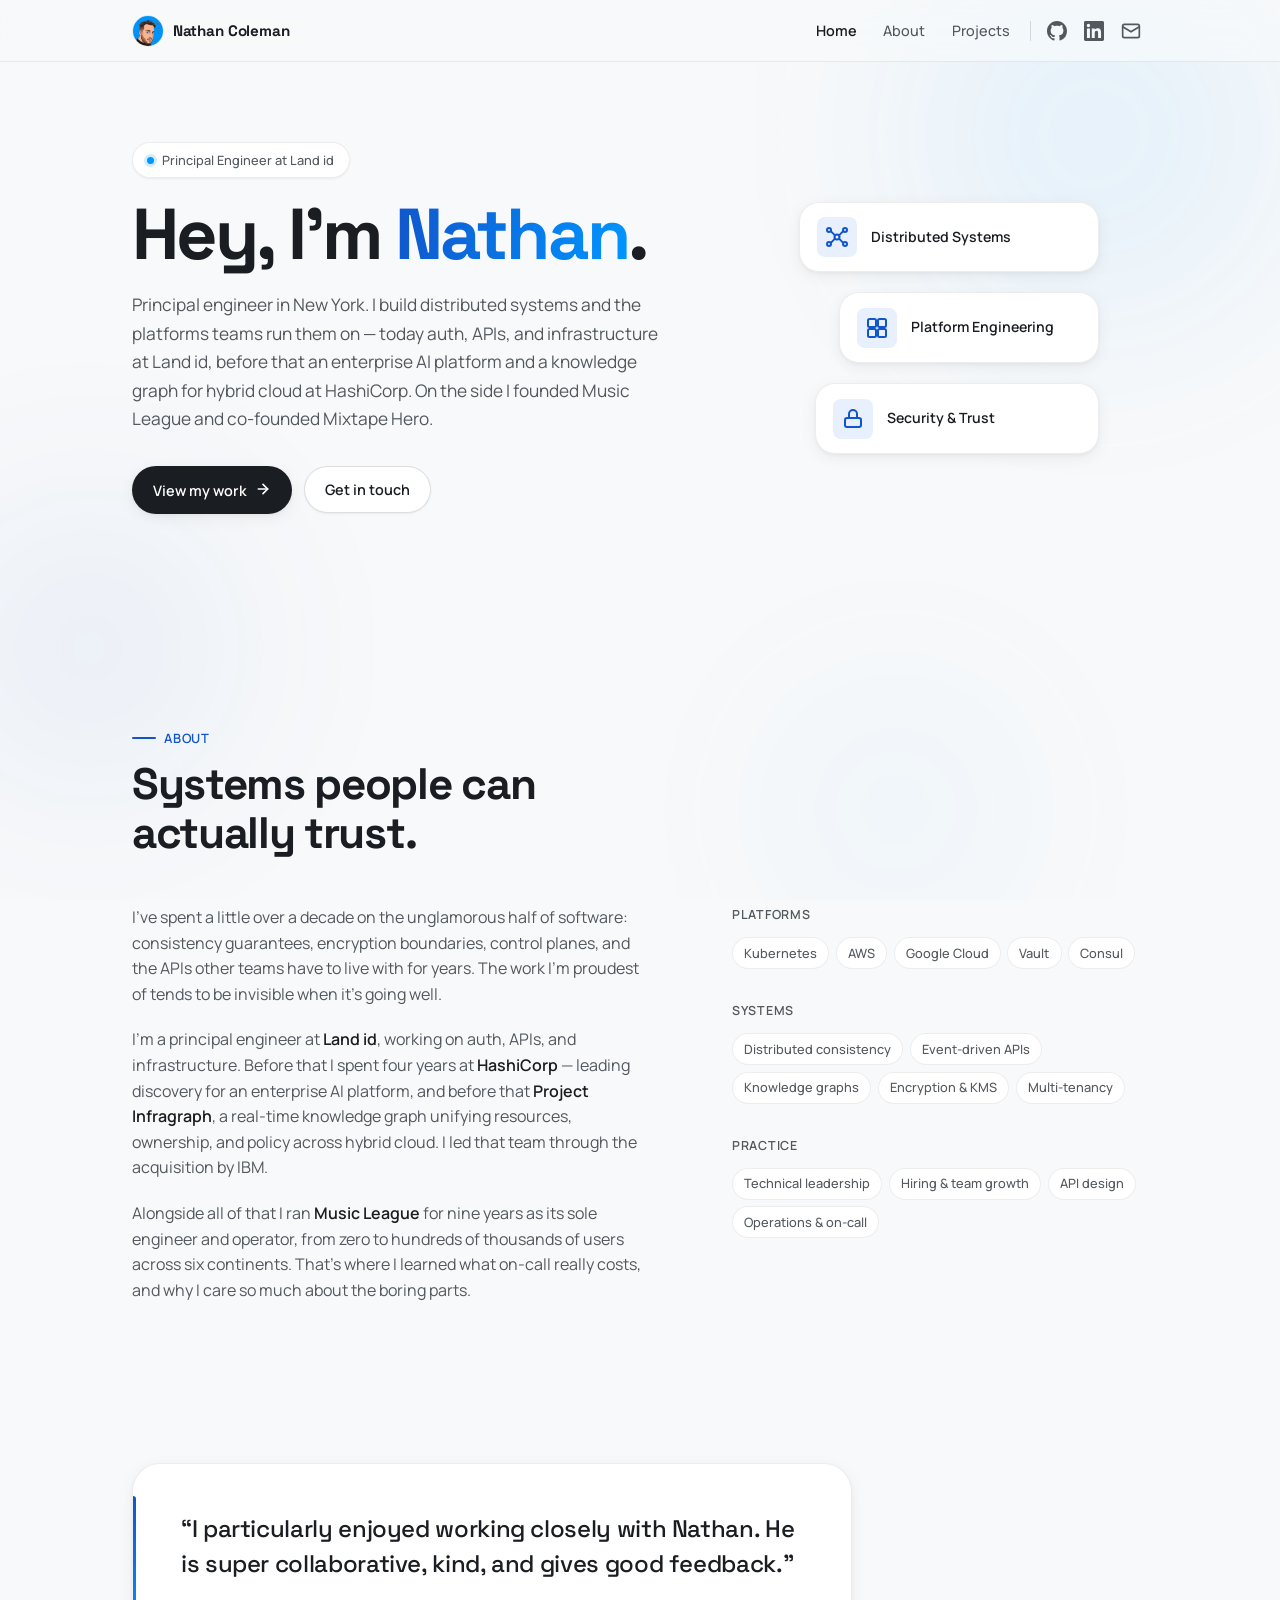
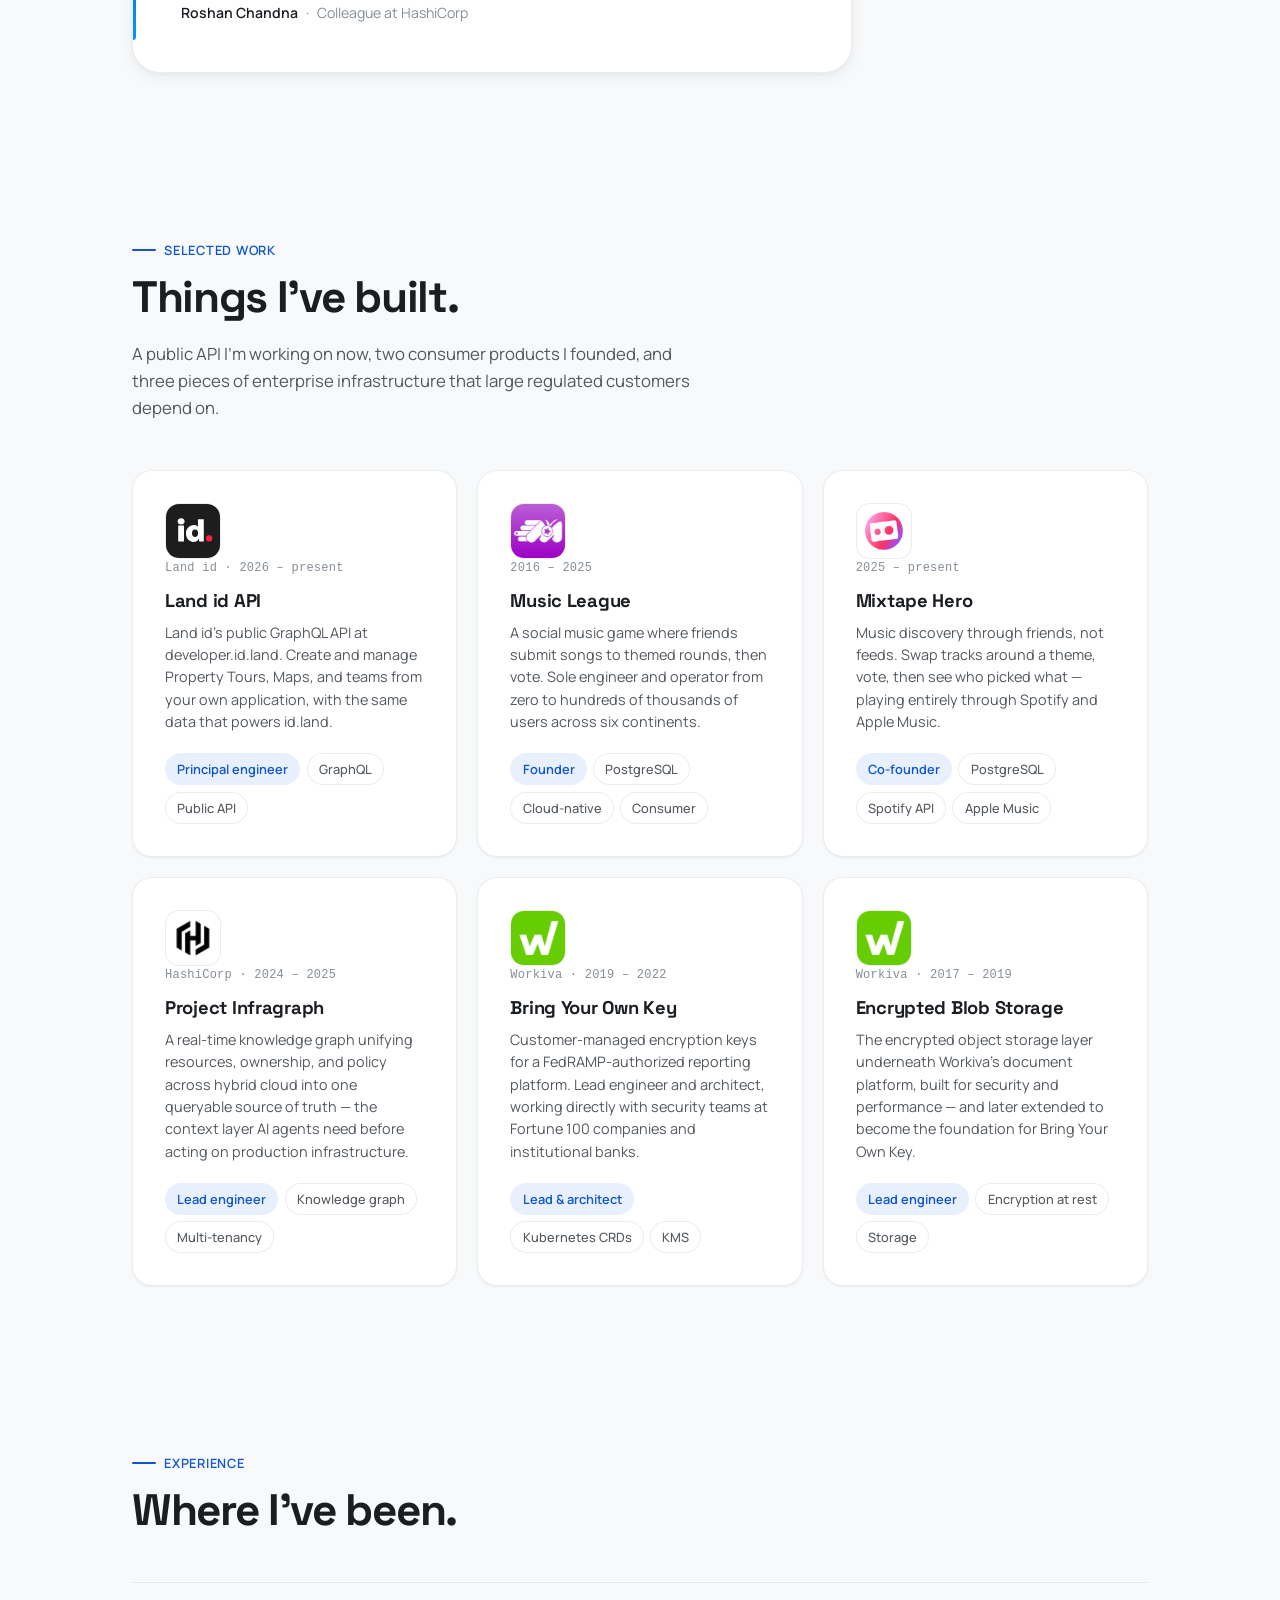
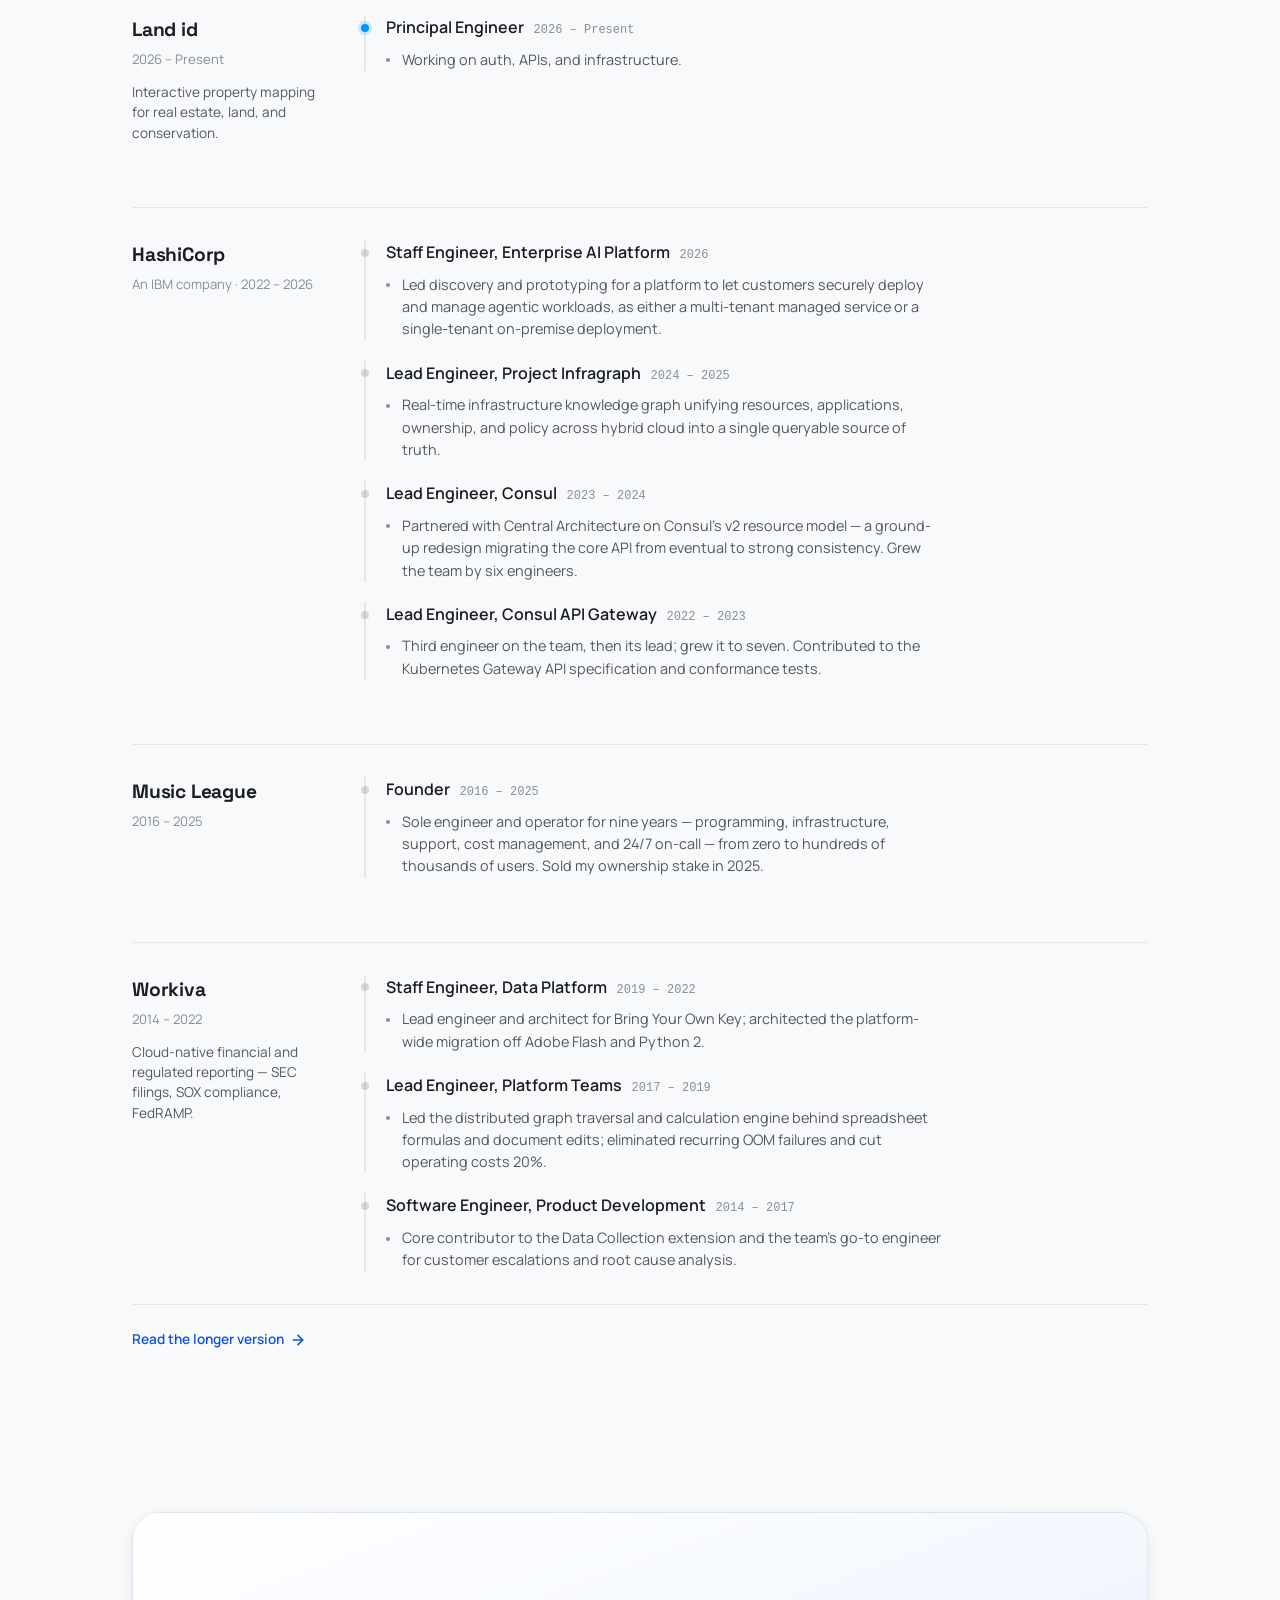
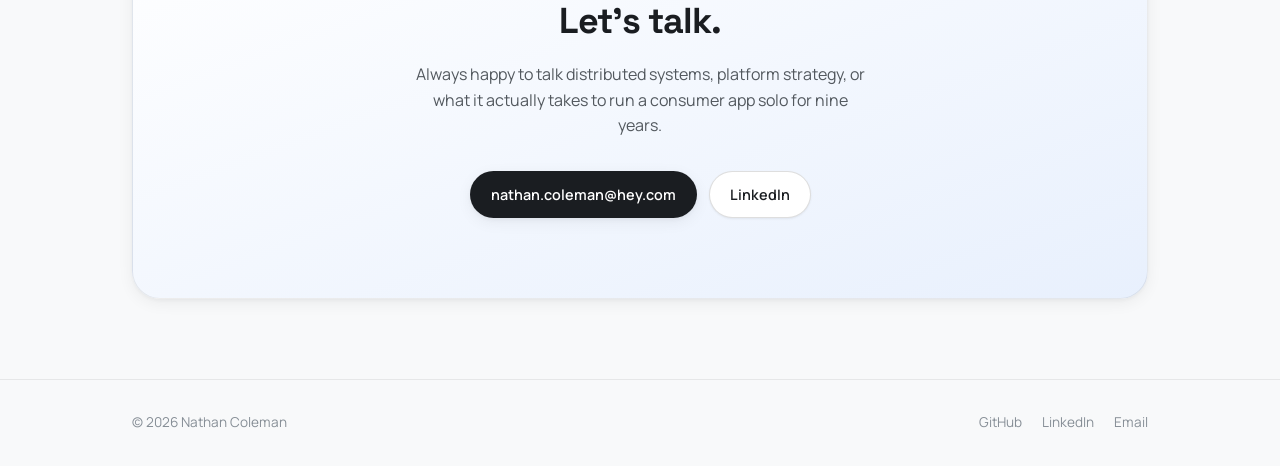
==== commit 7bf24d06: "Add the Land id API as the newest project Adds a Land id API card (developer.id.land) to the top of " ====
--- a/index.html
+++ b/index.html
@@ -74,9 +74,11 @@
           <span>Nathan Coleman</span>
         </a>
         <div class="nav-links">
-          <a href="index.html" class="nav-link active" aria-current="page">Home</a>
-          <a href="about.html" class="nav-link">About</a>
-          <a href="projects.html" class="nav-link">Projects</a>
+          <div class="nav-pages" id="nav-menu">
+            <a href="index.html" class="nav-link active" aria-current="page">Home</a>
+            <a href="about.html" class="nav-link">About</a>
+            <a href="projects.html" class="nav-link">Projects</a>
+          </div>
           <span class="nav-divider" aria-hidden="true"></span>
           <a
             href="https://github.com/nathancoleman"
@@ -124,6 +126,26 @@
               <path d="m2 7 10 6 10-6" />
             </svg>
           </a>
+          <button
+            class="nav-toggle"
+            type="button"
+            aria-expanded="false"
+            aria-controls="nav-menu"
+            aria-label="Open navigation menu"
+          >
+            <svg
+              width="20"
+              height="20"
+              viewBox="0 0 24 24"
+              fill="none"
+              stroke="currentColor"
+              stroke-width="2"
+              stroke-linecap="round"
+              aria-hidden="true"
+            >
+              <path d="M3 6h18M3 12h18M3 18h18" />
+            </svg>
+          </button>
         </div>
       </nav>
     </header>
@@ -322,12 +344,31 @@
           <p class="section-label">Selected work</p>
           <h2 class="section-title" id="work-heading">Things I've built.</h2>
           <p class="section-intro">
-            Two consumer products I founded and three pieces of enterprise
-            infrastructure that large regulated customers depend on.
+            A public API I'm working on now, two consumer products I founded, and
+            three pieces of enterprise infrastructure that large regulated customers
+            depend on.
           </p>
         </div>
 
         <div class="work-grid">
+          <a class="work-card" href="projects.html#land-id-api">
+            <div class="project-mark">
+              <img src="images/land-id.svg" alt="Land id logo" width="56" height="56" loading="lazy" />
+            </div>
+            <p class="project-kicker">Land id &middot; 2026 &ndash; present</p>
+            <h3>Land id API</h3>
+            <p>
+              Land id's public GraphQL API at developer.id.land. Create and manage
+              Property Tours, Maps, and teams from your own application, with the
+              same data that powers id.land.
+            </p>
+            <ul class="tag-list">
+              <li class="tag tag-accent">Principal engineer</li>
+              <li class="tag">GraphQL</li>
+              <li class="tag">Public API</li>
+            </ul>
+          </a>
+
           <a class="work-card" href="projects.html#music-league">
             <div class="project-mark">
               <img src="images/music-league.png" alt="Music League app icon" width="56" height="56" loading="lazy" />
--- a/styles.css
+++ b/styles.css
@@ -179,6 +179,7 @@
 }
 
 .nav-inner {
+  position: relative;
   max-width: var(--shell);
   margin: 0 auto;
   padding: 0 var(--space-lg);
@@ -192,16 +193,21 @@
   display: flex;
   align-items: center;
   gap: 0.55rem;
+  flex-shrink: 0;
+  min-width: 0;
   font-family: var(--font-display);
   font-weight: 700;
   font-size: 0.95rem;
   letter-spacing: -0.01em;
 }
 
+/* flex-basis + min-width, not just flex-shrink: as a flex item inside a
+   shrinking nav the avatar otherwise gets squeezed into a sliver. */
 .nav-logo .logo-img {
+  flex: 0 0 32px;
   width: 32px;
   height: 32px;
-  flex-shrink: 0;
+  min-width: 32px;
   border-radius: 50%;
   object-fit: cover;
   border: 1px solid var(--border);
@@ -211,6 +217,37 @@
   display: flex;
   align-items: center;
   gap: 0.15rem;
+}
+
+.nav-pages {
+  display: flex;
+  align-items: center;
+  gap: 0.15rem;
+}
+
+/* Hamburger — desktop hides it; the small-screen block below turns it on. */
+.nav-toggle {
+  display: none;
+  align-items: center;
+  justify-content: center;
+  padding: 0.45rem;
+  border: none;
+  border-radius: var(--radius-full);
+  background: transparent;
+  color: var(--text-secondary);
+  cursor: pointer;
+  transition: color var(--duration-fast) var(--ease-out),
+    background var(--duration-fast) var(--ease-out);
+}
+
+.nav-toggle:hover {
+  color: var(--text-primary);
+  background: rgba(0, 0, 0, 0.04);
+}
+
+.nav-toggle[aria-expanded="true"] {
+  color: var(--text-primary);
+  background: rgba(0, 0, 0, 0.06);
 }
 
 .nav-link {
@@ -1154,6 +1191,57 @@
     display: none;
   }
 
+  /* Page links collapse into a dropdown; social icons stay inline. */
+  .nav-toggle {
+    display: inline-flex;
+  }
+
+  .nav-pages {
+    position: absolute;
+    top: calc(100% + 0.6rem);
+    right: var(--space-md);
+    z-index: 110;
+    flex-direction: column;
+    align-items: stretch;
+    gap: 0.1rem;
+    min-width: 168px;
+    padding: 0.35rem;
+    border: 1px solid var(--border);
+    border-radius: var(--radius-md);
+    background: var(--bg-surface);
+    box-shadow: var(--shadow-lg);
+  }
+
+  .nav-pages:not([data-open="true"]) {
+    display: none;
+  }
+
+  .nav-pages .nav-link {
+    padding: 0.55rem 0.75rem;
+    border-radius: var(--radius-sm);
+  }
+
+  .nav-pages .nav-link.active {
+    background: var(--accent-soft);
+    color: var(--accent);
+  }
+
+  /* Without JS the toggle can't fire, so keep the links inline and reachable. */
+  .no-js .nav-toggle {
+    display: none;
+  }
+
+  .no-js .nav-pages {
+    position: static;
+    display: flex;
+    flex-direction: row;
+    min-width: 0;
+    padding: 0;
+    border: none;
+    background: none;
+    box-shadow: none;
+  }
+
   .quote-card,
   .project-card,
   .edu-card {
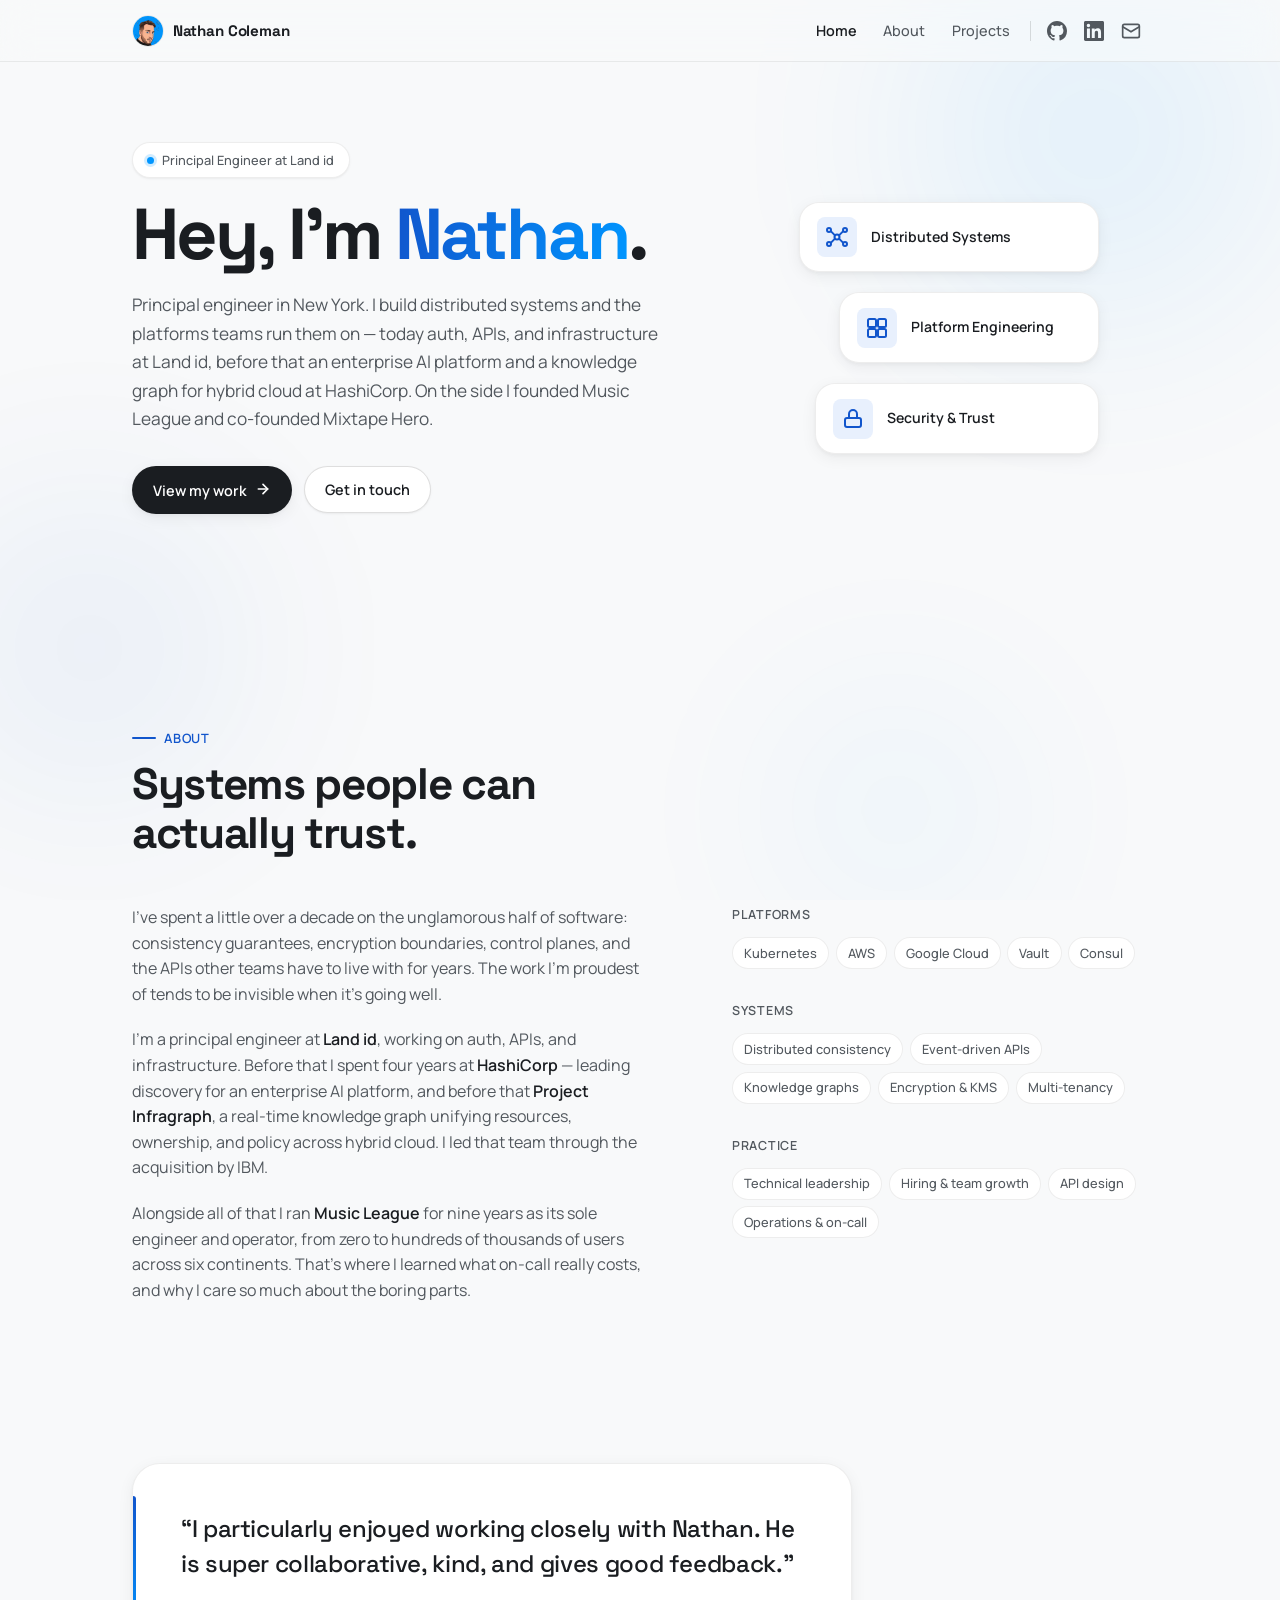
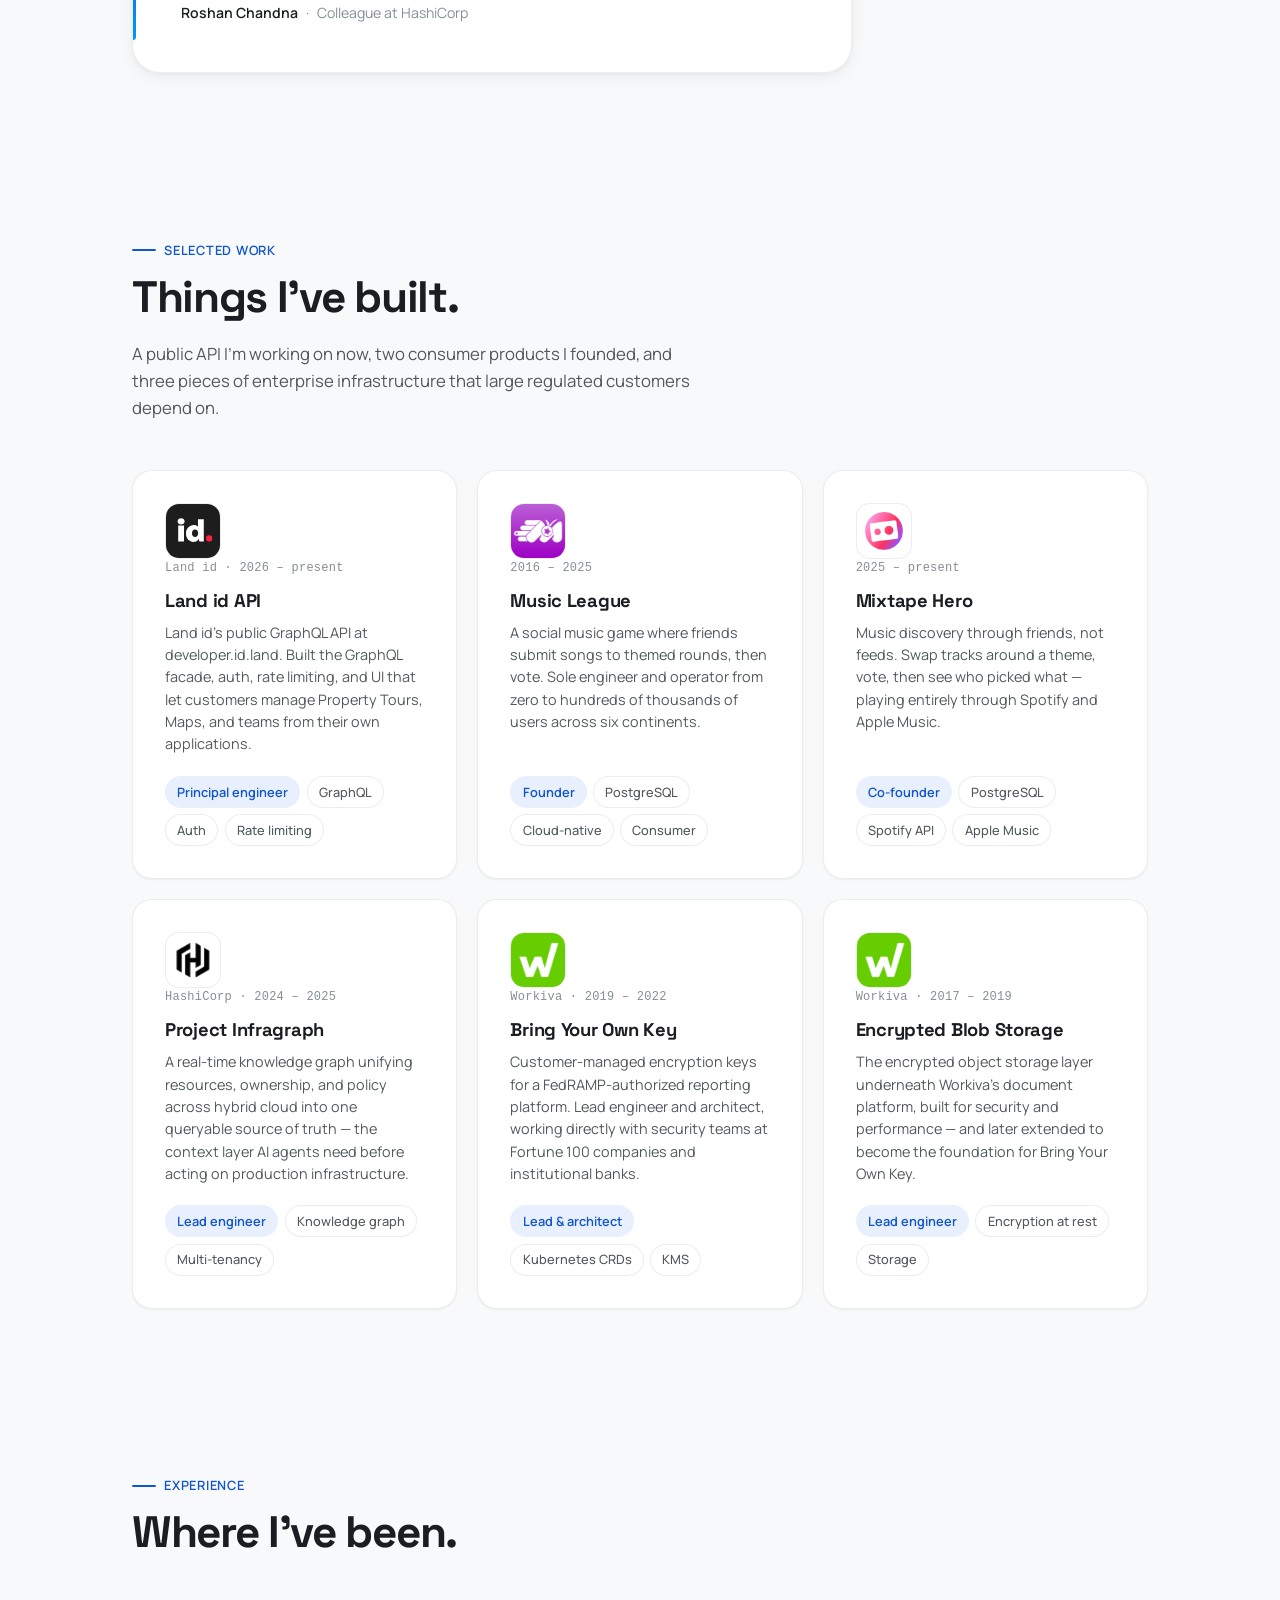
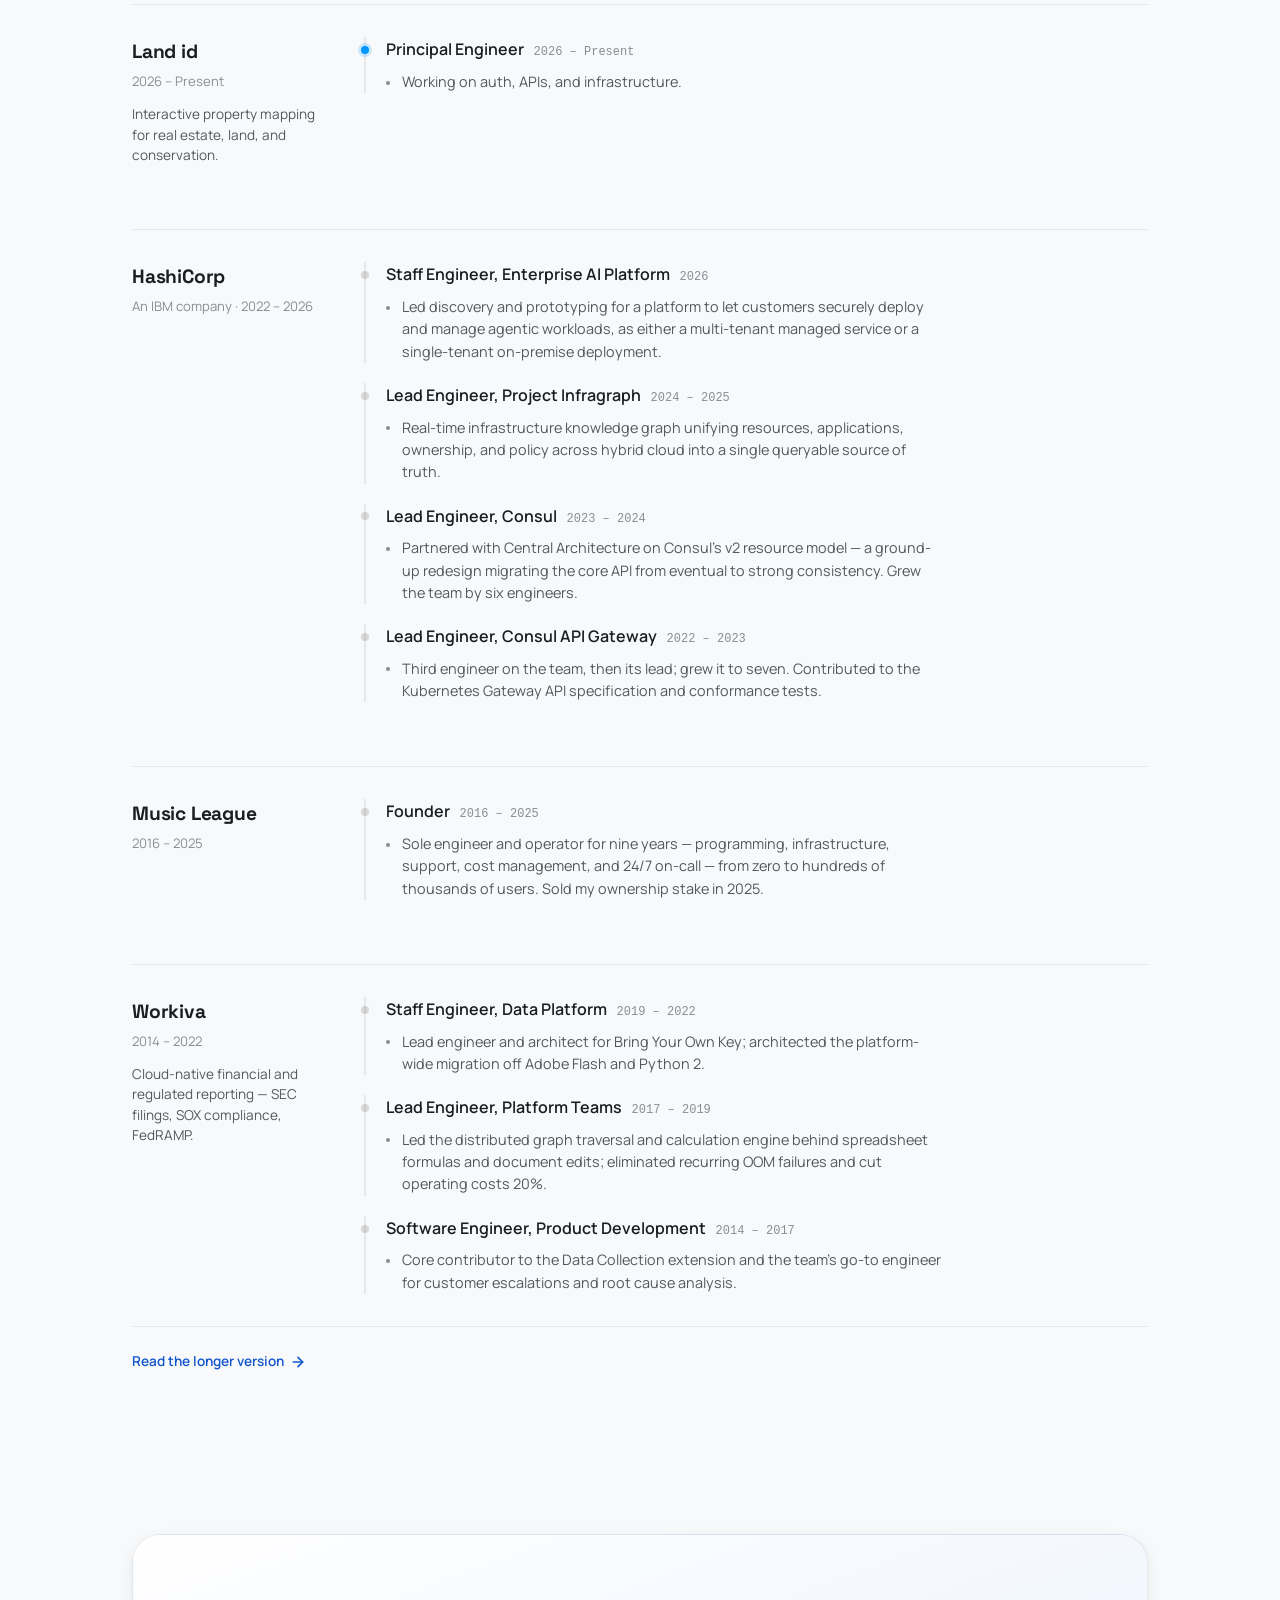
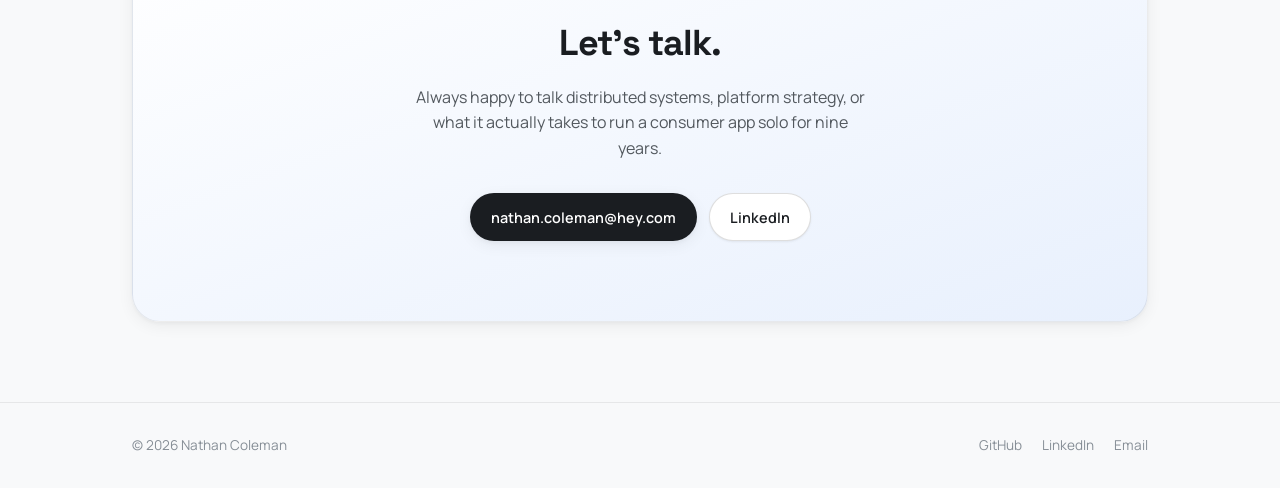
==== commit 8a99975a: "Say what I built on the Land id API: GraphQL facade, auth, rate limiting, UI" ====
--- a/index.html
+++ b/index.html
@@ -358,14 +358,15 @@
             <p class="project-kicker">Land id &middot; 2026 &ndash; present</p>
             <h3>Land id API</h3>
             <p>
-              Land id's public GraphQL API at developer.id.land. Create and manage
-              Property Tours, Maps, and teams from your own application, with the
-              same data that powers id.land.
+              Land id's public GraphQL API at developer.id.land. Built the GraphQL
+              facade, auth, rate limiting, and UI that let customers manage Property
+              Tours, Maps, and teams from their own applications.
             </p>
             <ul class="tag-list">
               <li class="tag tag-accent">Principal engineer</li>
               <li class="tag">GraphQL</li>
-              <li class="tag">Public API</li>
+              <li class="tag">Auth</li>
+              <li class="tag">Rate limiting</li>
             </ul>
           </a>
 
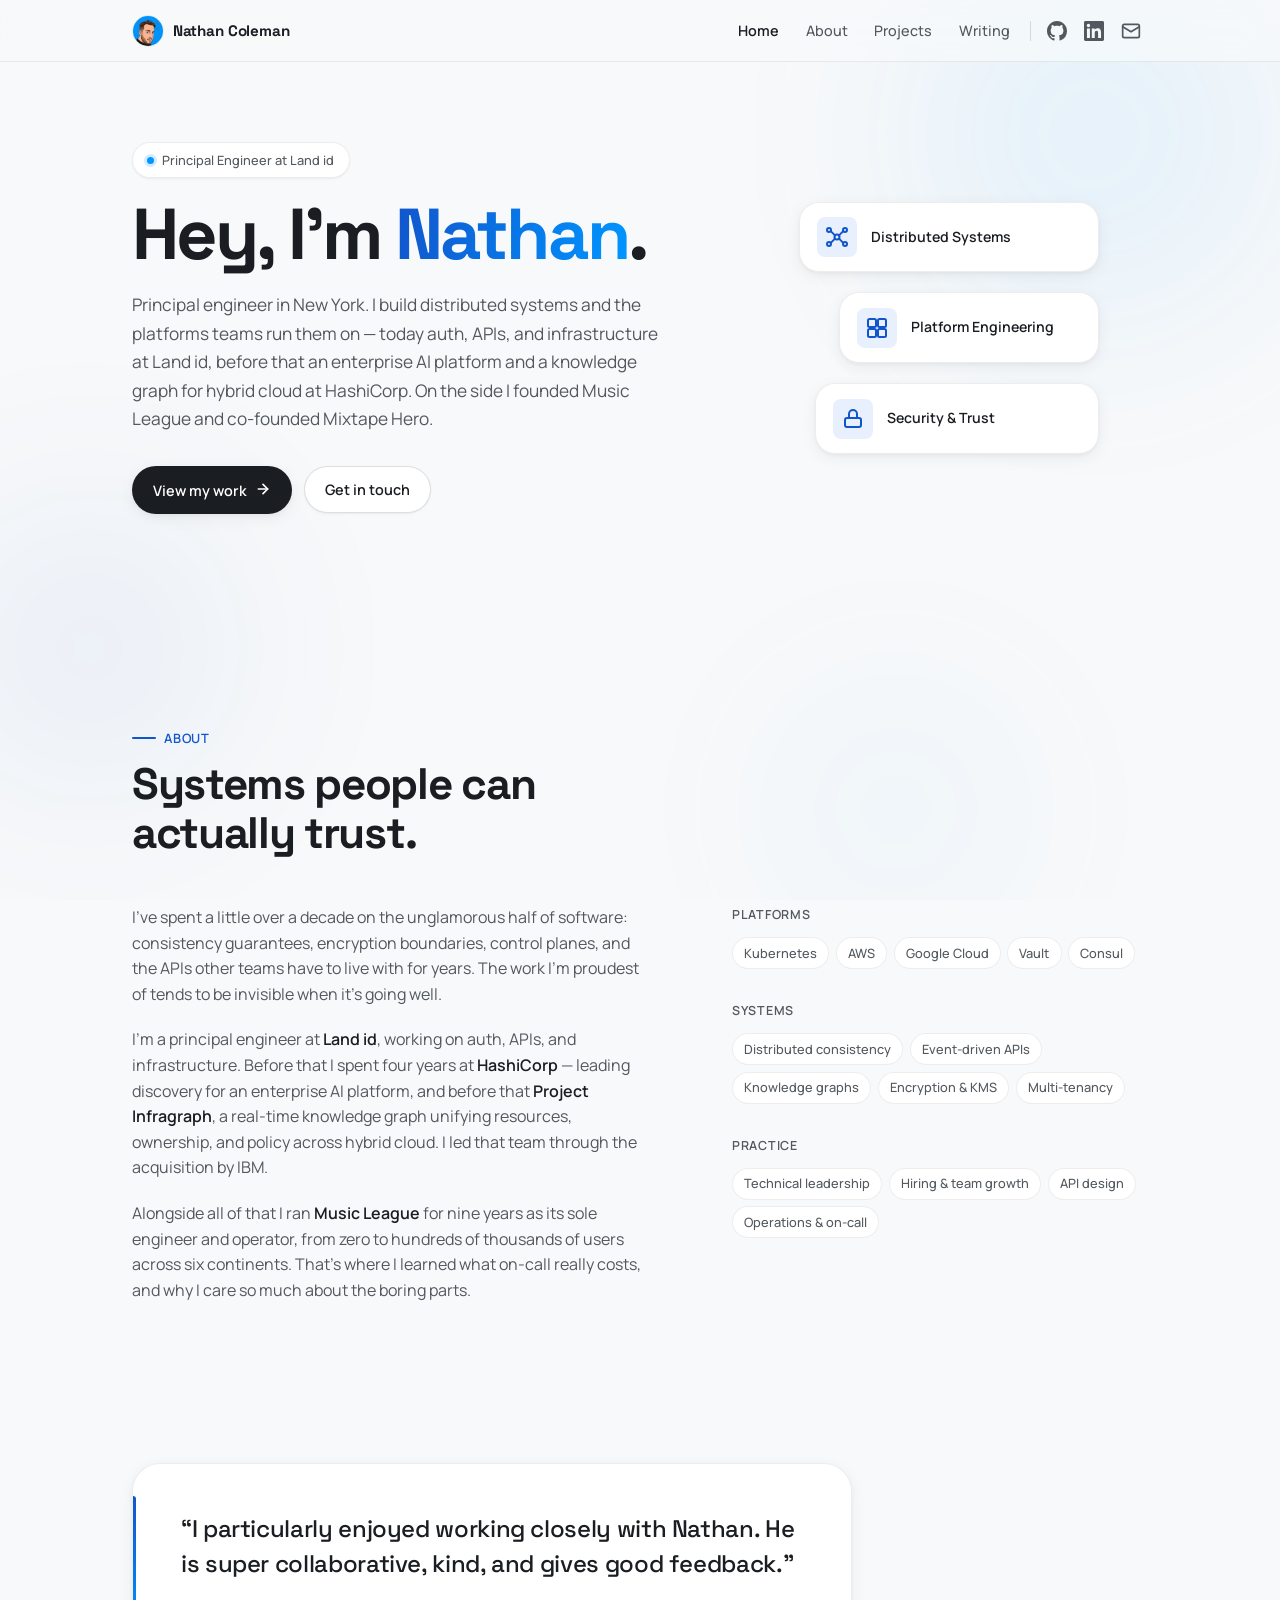
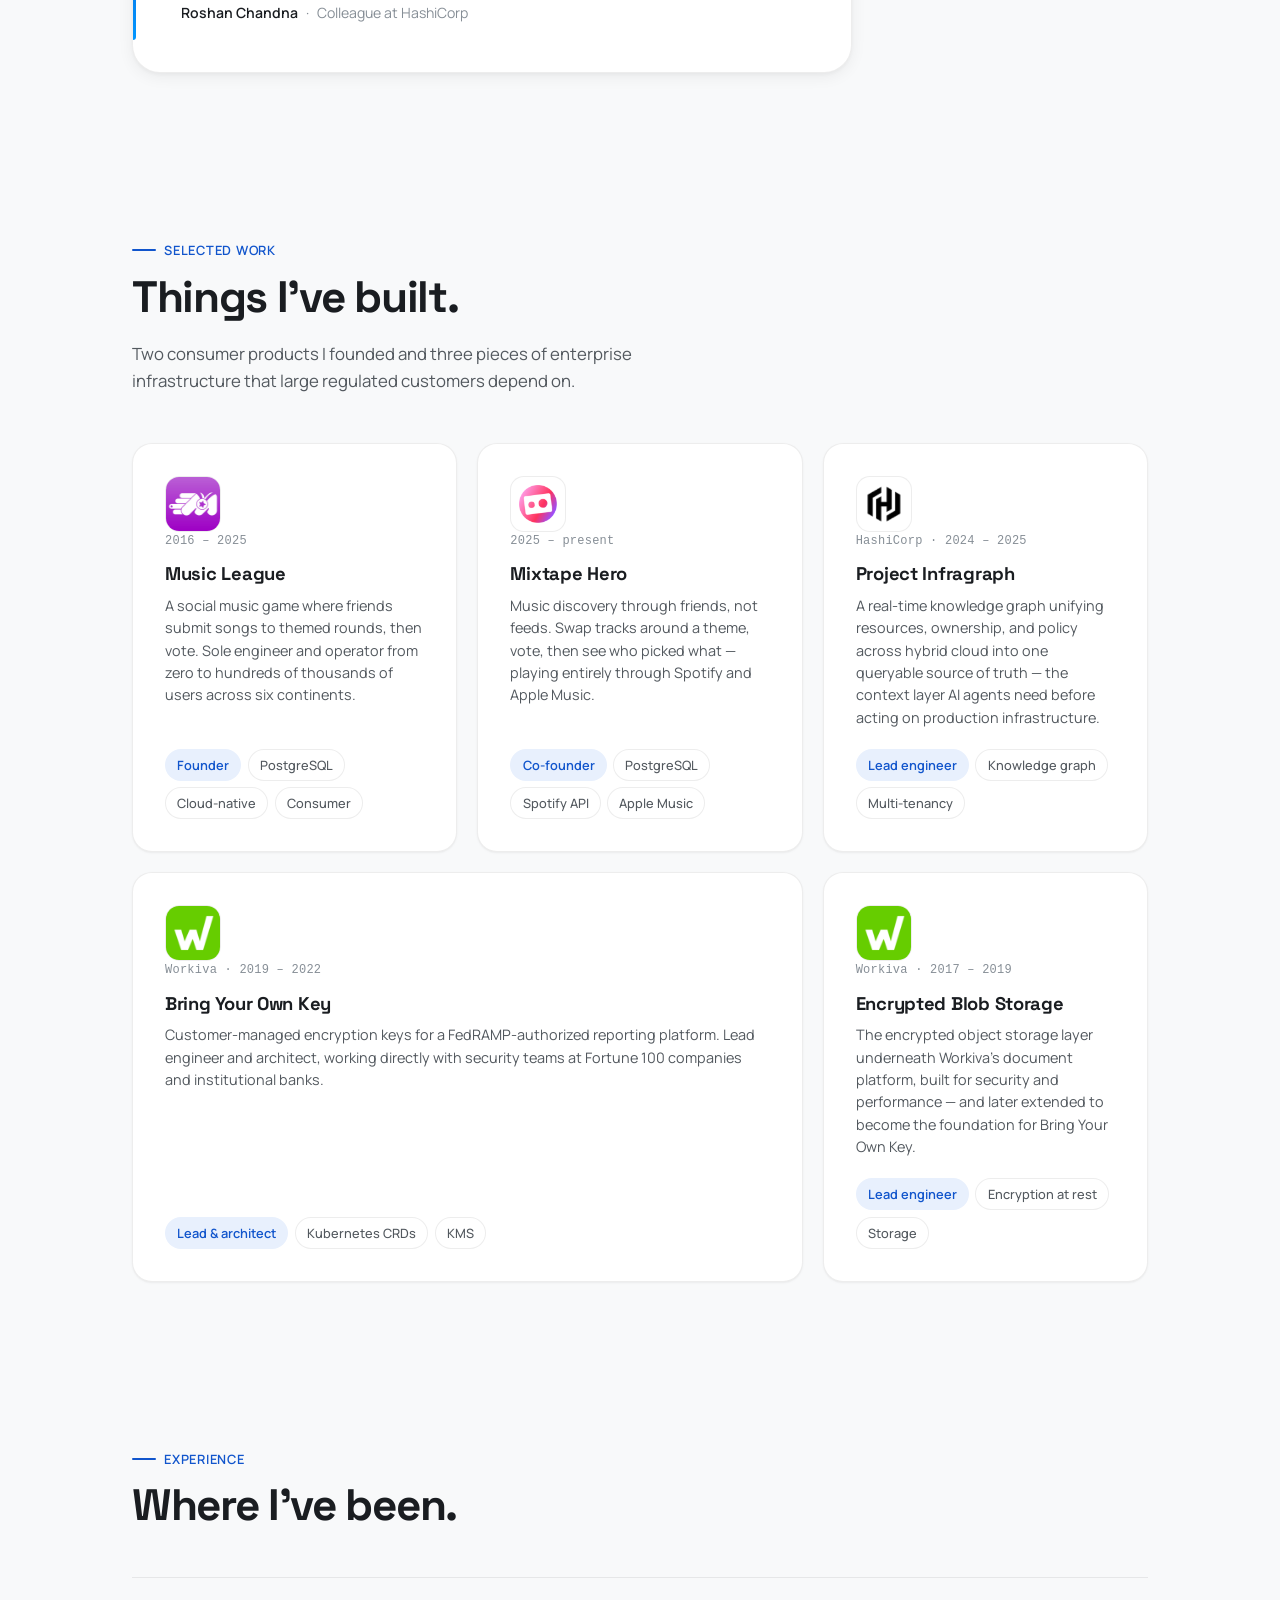
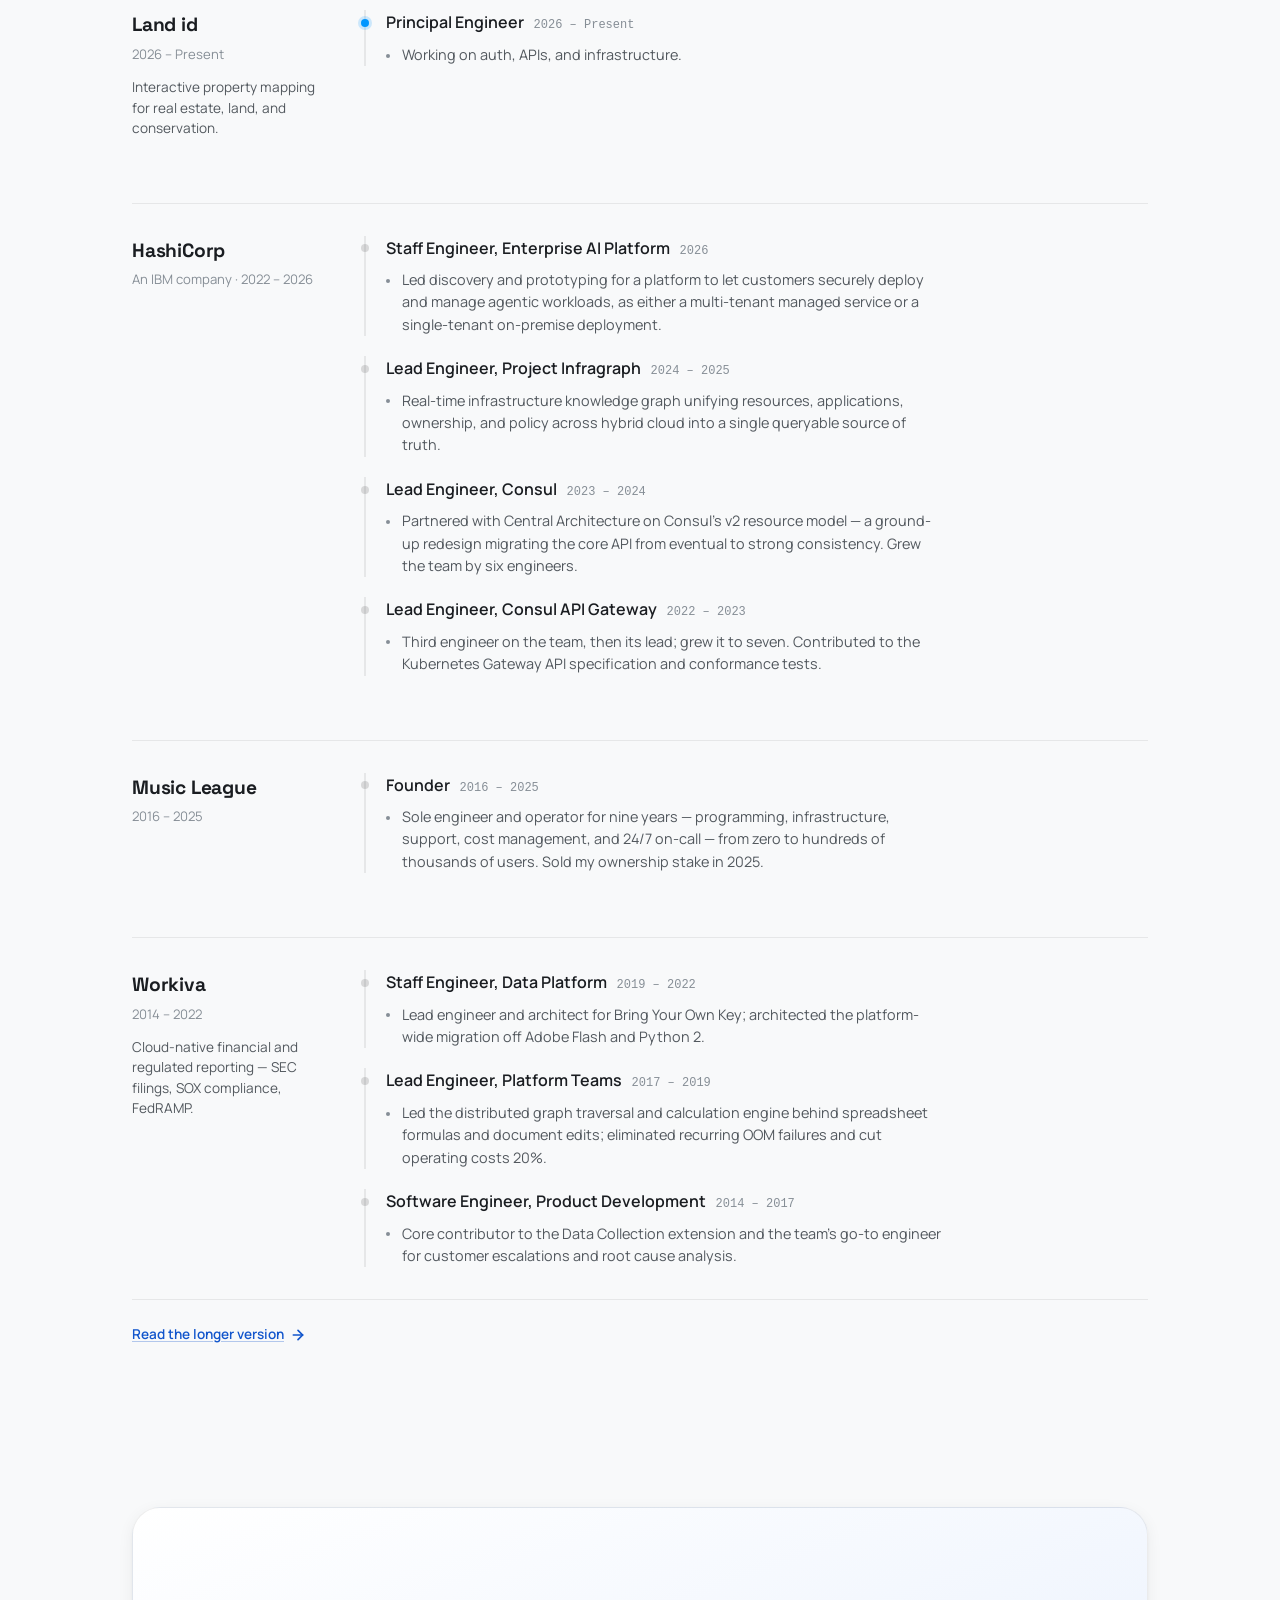
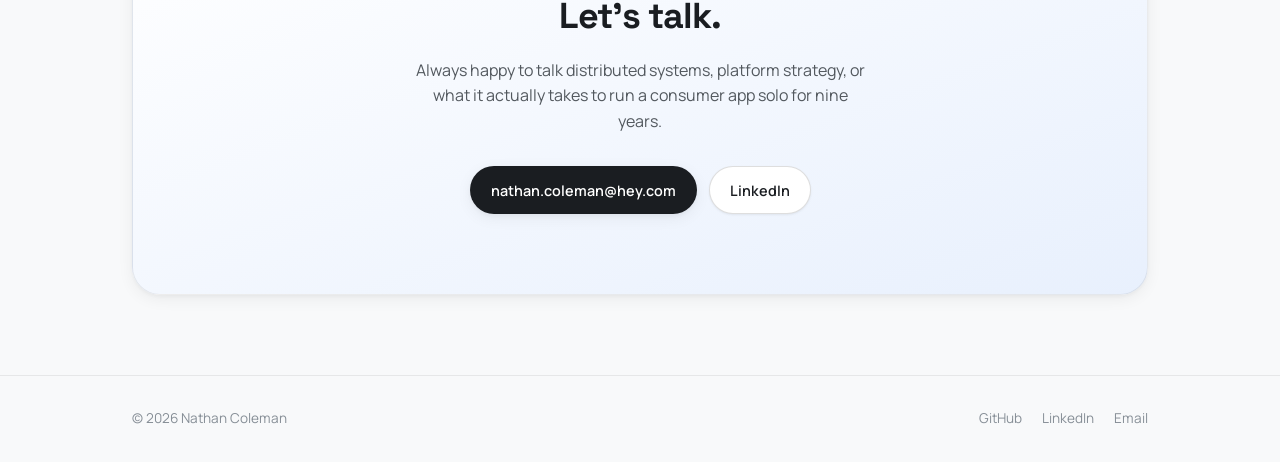
==== commit c8aa8a74: "Add Writing section with posts imported from HEY World Imports all five posts from world.hey.com/nat" ====
--- a/index.html
+++ b/index.html
@@ -78,6 +78,7 @@
             <a href="index.html" class="nav-link active" aria-current="page">Home</a>
             <a href="about.html" class="nav-link">About</a>
             <a href="projects.html" class="nav-link">Projects</a>
+            <a href="writing.html" class="nav-link">Writing</a>
           </div>
           <span class="nav-divider" aria-hidden="true"></span>
           <a
@@ -344,32 +345,12 @@
           <p class="section-label">Selected work</p>
           <h2 class="section-title" id="work-heading">Things I've built.</h2>
           <p class="section-intro">
-            A public API I'm working on now, two consumer products I founded, and
-            three pieces of enterprise infrastructure that large regulated customers
-            depend on.
+            Two consumer products I founded and three pieces of enterprise
+            infrastructure that large regulated customers depend on.
           </p>
         </div>
 
         <div class="work-grid">
-          <a class="work-card" href="projects.html#land-id-api">
-            <div class="project-mark">
-              <img src="images/land-id.svg" alt="Land id logo" width="56" height="56" loading="lazy" />
-            </div>
-            <p class="project-kicker">Land id &middot; 2026 &ndash; present</p>
-            <h3>Land id API</h3>
-            <p>
-              Land id's public GraphQL API at developer.id.land. Built the GraphQL
-              facade, auth, rate limiting, and UI that let customers manage Property
-              Tours, Maps, and teams from their own applications.
-            </p>
-            <ul class="tag-list">
-              <li class="tag tag-accent">Principal engineer</li>
-              <li class="tag">GraphQL</li>
-              <li class="tag">Auth</li>
-              <li class="tag">Rate limiting</li>
-            </ul>
-          </a>
-
           <a class="work-card" href="projects.html#music-league">
             <div class="project-mark">
               <img src="images/music-league.png" alt="Music League app icon" width="56" height="56" loading="lazy" />
--- a/styles.css
+++ b/styles.css
@@ -1043,6 +1043,225 @@
   justify-content: center;
 }
 
+/* --- writing ---------------------------------------------- */
+
+.section-intro a,
+.prose a,
+.post-source a {
+  color: var(--accent);
+  text-decoration: underline;
+  text-decoration-color: rgba(17, 85, 204, 0.3);
+  text-underline-offset: 2px;
+  transition: text-decoration-color var(--duration-fast) var(--ease-out);
+}
+
+.section-intro a:hover,
+.prose a:hover,
+.post-source a:hover {
+  text-decoration-color: var(--accent);
+}
+
+.post-list {
+  list-style: none;
+  max-width: 760px;
+  border-top: 1px solid var(--border);
+}
+
+.post-item {
+  display: block;
+  padding: var(--space-lg) var(--space-md);
+  margin: 0 calc(-1 * var(--space-md));
+  border-radius: var(--radius-md);
+  transition: background var(--duration-fast) var(--ease-out);
+}
+
+.post-list > li {
+  border-bottom: 1px solid var(--border);
+}
+
+.post-item:hover {
+  background: var(--bg-surface);
+}
+
+.post-date {
+  font-family: var(--font-mono);
+  font-size: 0.75rem;
+  color: var(--text-tertiary);
+}
+
+.post-item-title {
+  margin-top: 0.3rem;
+  font-family: var(--font-display);
+  font-size: 1.35rem;
+  font-weight: 700;
+  letter-spacing: -0.02em;
+  line-height: 1.25;
+  transition: color var(--duration-fast) var(--ease-out);
+}
+
+.post-item:hover .post-item-title {
+  color: var(--accent);
+}
+
+.post-excerpt {
+  margin-top: 0.4rem;
+  max-width: 62ch;
+  font-size: 0.95rem;
+  color: var(--text-secondary);
+}
+
+/* single post */
+
+.post {
+  max-width: 680px;
+  margin: 0 auto;
+  padding: var(--space-2xl) 0;
+}
+
+.post-header {
+  margin-bottom: var(--space-xl);
+}
+
+.back-link {
+  display: inline-block;
+  margin-bottom: var(--space-md);
+  font-size: 0.85rem;
+  font-weight: 600;
+  color: var(--accent);
+}
+
+.back-link:hover {
+  color: var(--accent-hover);
+}
+
+.post-title {
+  font-family: var(--font-display);
+  font-size: clamp(2rem, 5vw, 3rem);
+  font-weight: 700;
+  letter-spacing: -0.035em;
+  line-height: 1.08;
+}
+
+.post-meta {
+  margin-top: var(--space-sm);
+  font-family: var(--font-mono);
+  font-size: 0.8rem;
+  color: var(--text-tertiary);
+}
+
+.prose {
+  font-size: 1.08rem;
+  line-height: 1.75;
+  color: var(--text-primary);
+}
+
+.prose > * + * {
+  margin-top: 1.25em;
+}
+
+.prose h2 {
+  margin-top: 2em;
+  font-family: var(--font-display);
+  font-size: 1.3rem;
+  font-weight: 700;
+  letter-spacing: -0.015em;
+}
+
+.prose h2 + p {
+  margin-top: 0.5em;
+}
+
+.prose ul {
+  display: flex;
+  flex-direction: column;
+  gap: 0.5rem;
+}
+
+.prose ul li {
+  position: relative;
+  padding-left: 1.1rem;
+}
+
+.prose ul li::before {
+  content: "";
+  position: absolute;
+  left: 0;
+  top: 0.75em;
+  width: 5px;
+  height: 5px;
+  border-radius: 50%;
+  background: var(--accent);
+}
+
+.prose strong {
+  font-weight: 700;
+}
+
+.prose figure img {
+  width: 100%;
+  height: auto;
+  border: 1px solid var(--border);
+  border-radius: var(--radius-lg);
+  box-shadow: var(--shadow-md);
+}
+
+.prose .post-signoff {
+  color: var(--text-secondary);
+}
+
+.post-source {
+  margin-top: var(--space-xl);
+  padding-top: var(--space-md);
+  border-top: 1px solid var(--border);
+  font-size: 0.85rem;
+  color: var(--text-tertiary);
+}
+
+.post-nav {
+  display: grid;
+  grid-template-columns: 1fr 1fr;
+  gap: var(--space-md);
+  margin-top: var(--space-lg);
+}
+
+.post-nav-link {
+  display: flex;
+  flex-direction: column;
+  gap: 0.25rem;
+  padding: var(--space-md);
+  border: 1px solid var(--border);
+  border-radius: var(--radius-lg);
+  background: var(--bg-surface);
+  box-shadow: var(--shadow-sm);
+  transition: transform var(--duration-normal) var(--ease-out),
+    box-shadow var(--duration-normal) var(--ease-out),
+    border-color var(--duration-normal) var(--ease-out);
+}
+
+.post-nav-link:hover {
+  transform: translateY(-2px);
+  box-shadow: var(--shadow-md);
+  border-color: var(--border-strong);
+}
+
+.post-nav-link--next {
+  text-align: right;
+}
+
+.post-nav-dir {
+  font-size: 0.75rem;
+  font-weight: 600;
+  letter-spacing: 0.04em;
+  text-transform: uppercase;
+  color: var(--accent);
+}
+
+.post-nav-title {
+  font-family: var(--font-display);
+  font-weight: 600;
+  line-height: 1.3;
+}
+
 /* --- footer ----------------------------------------------- */
 
 .site-footer {
@@ -1248,6 +1467,26 @@
     padding: var(--space-md);
   }
 
+  .post {
+    padding-top: var(--space-xl);
+  }
+
+  .prose {
+    font-size: 1.02rem;
+  }
+
+  .post-nav {
+    grid-template-columns: 1fr;
+  }
+
+  .post-nav > span:empty {
+    display: none;
+  }
+
+  .post-nav-link--next {
+    text-align: left;
+  }
+
   .footer-inner {
     flex-direction: column;
     align-items: flex-start;
@@ -1278,7 +1517,9 @@
   .site-header,
   .bg-ambient,
   .cta,
-  .hero-visual {
+  .hero-visual,
+  .back-link,
+  .post-nav {
     display: none;
   }
 
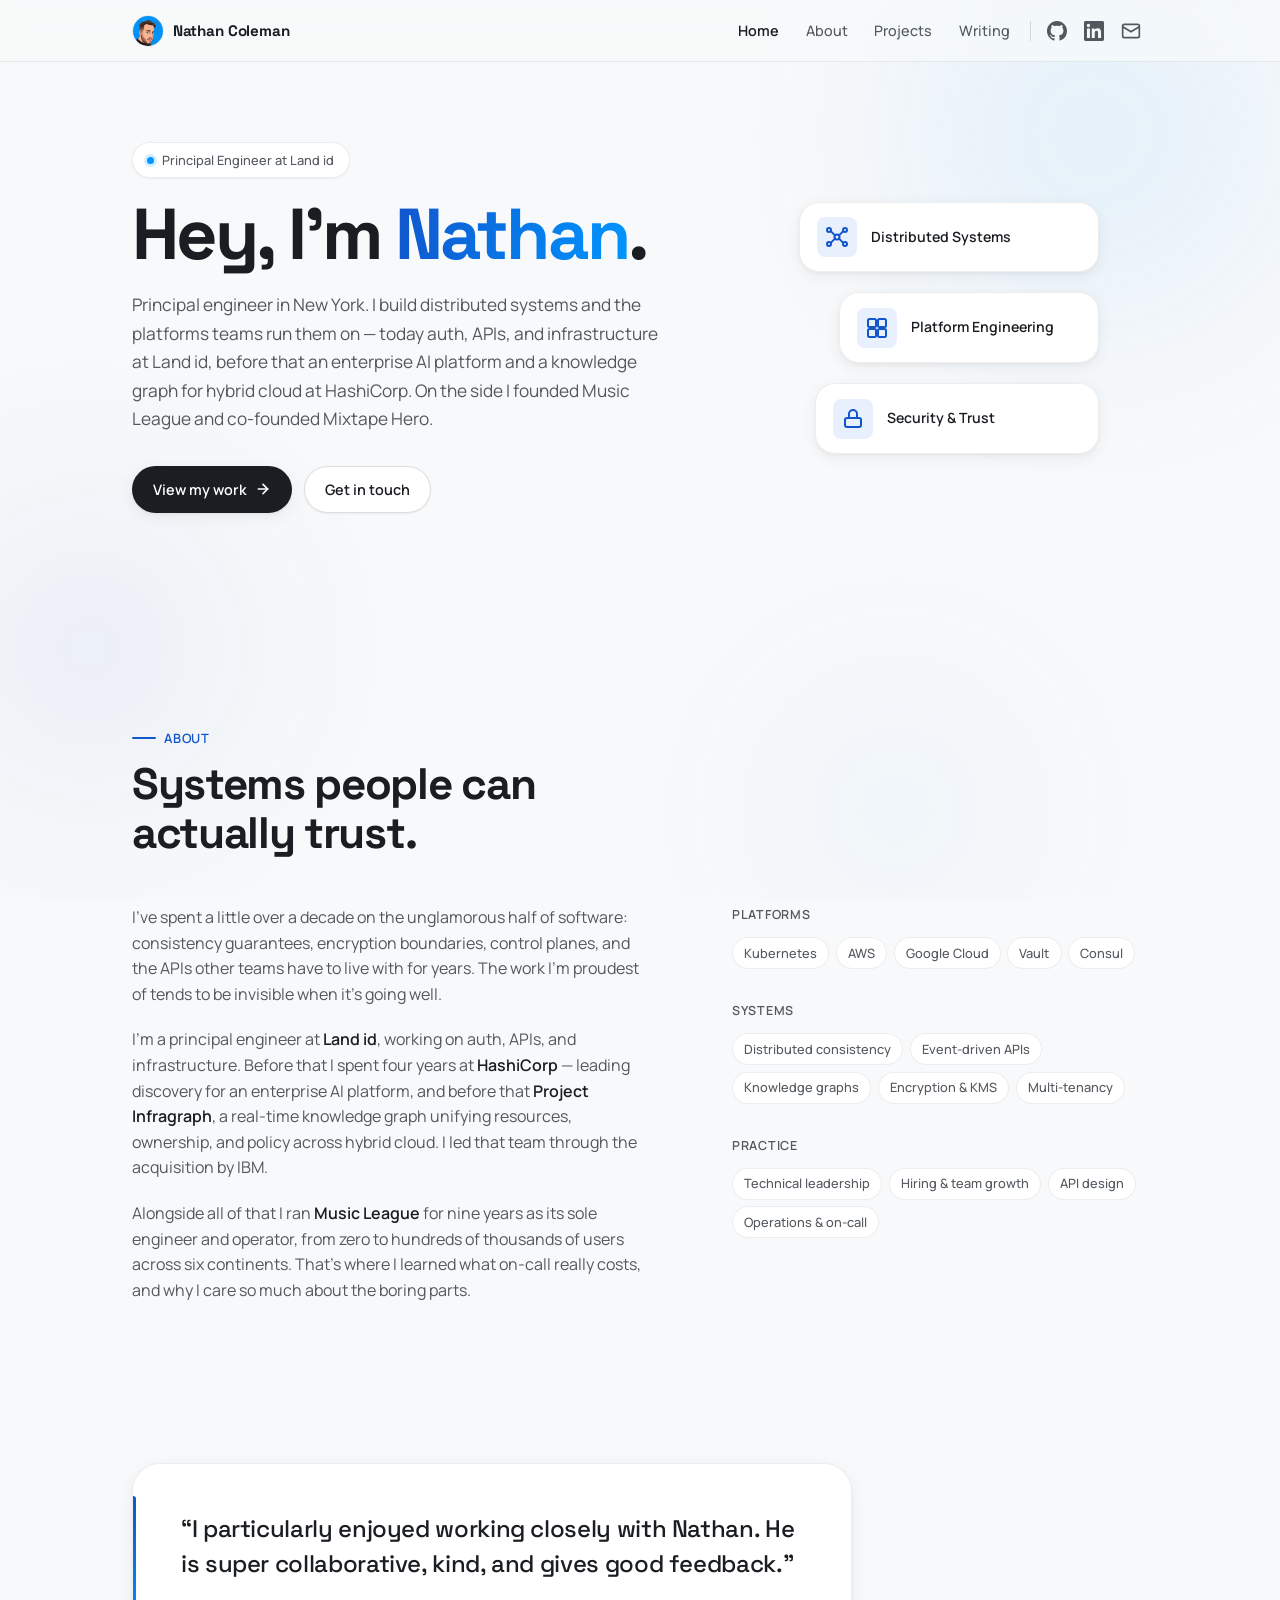
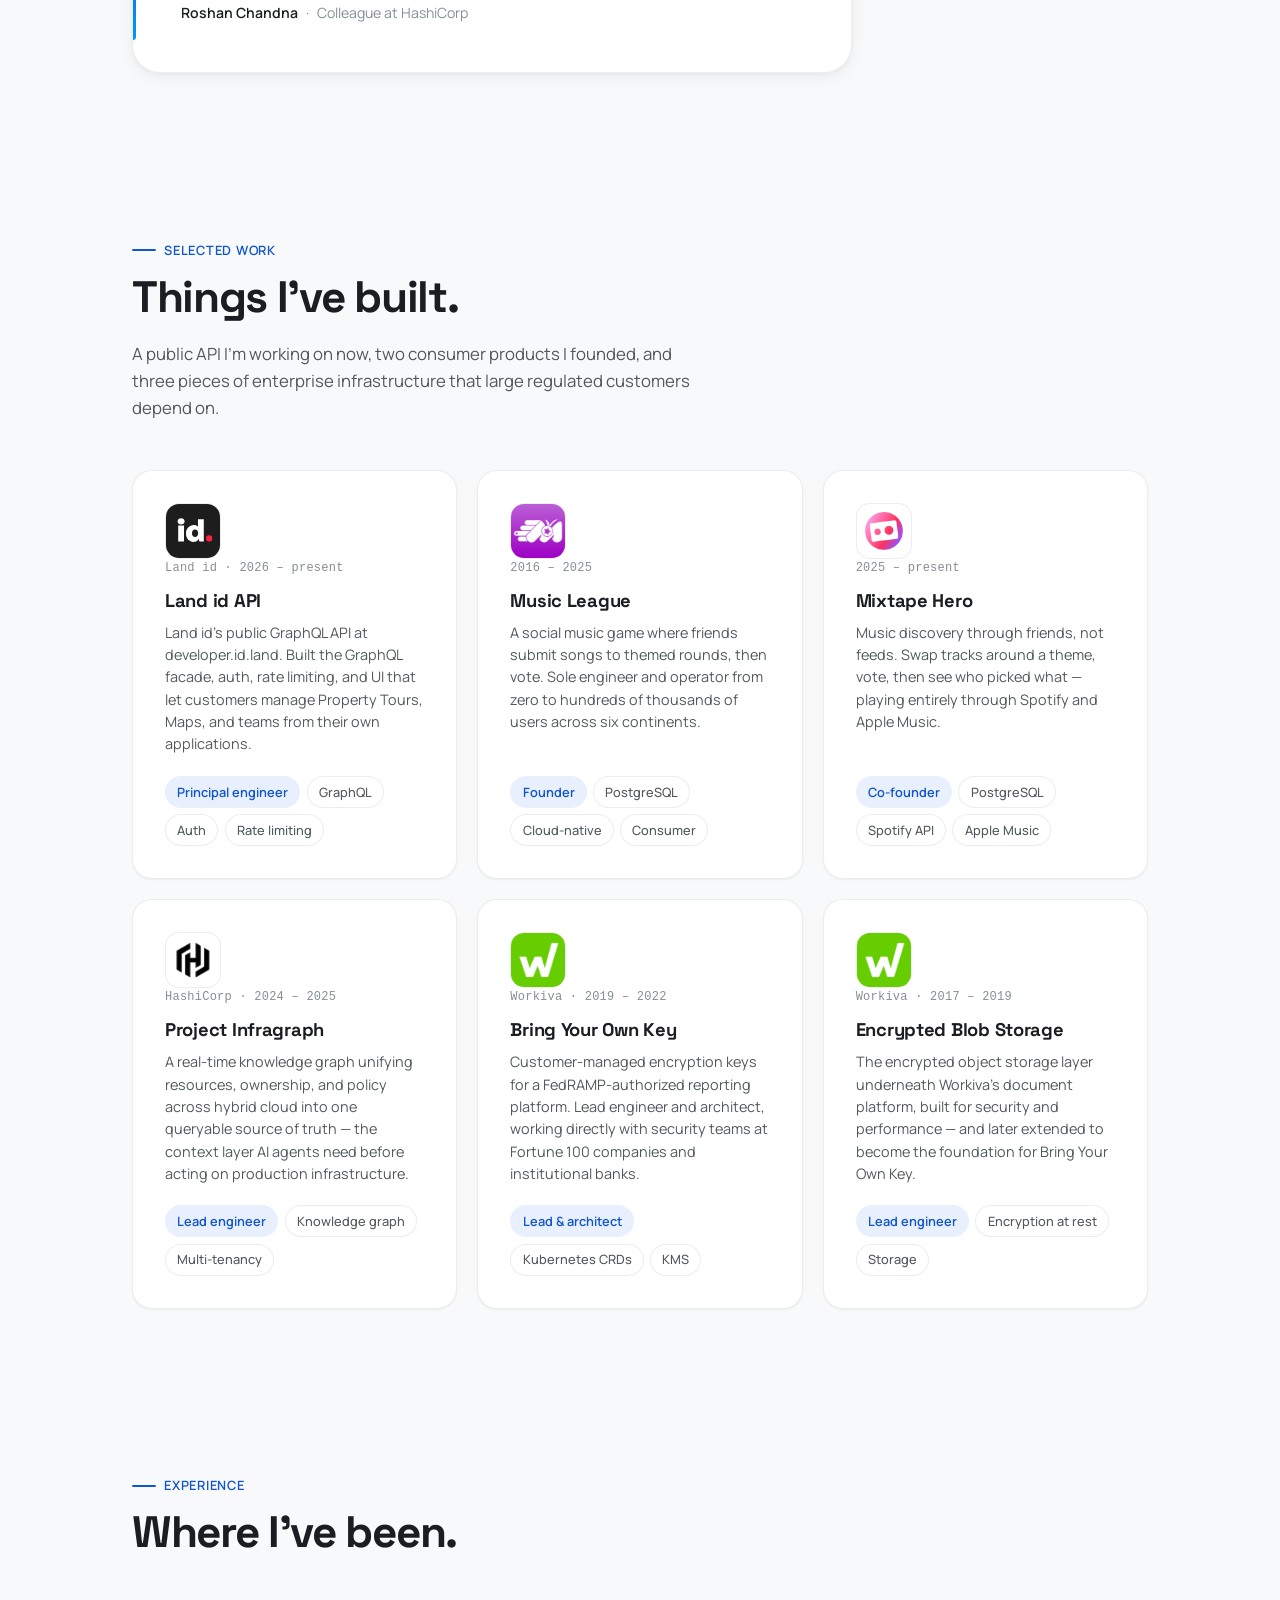
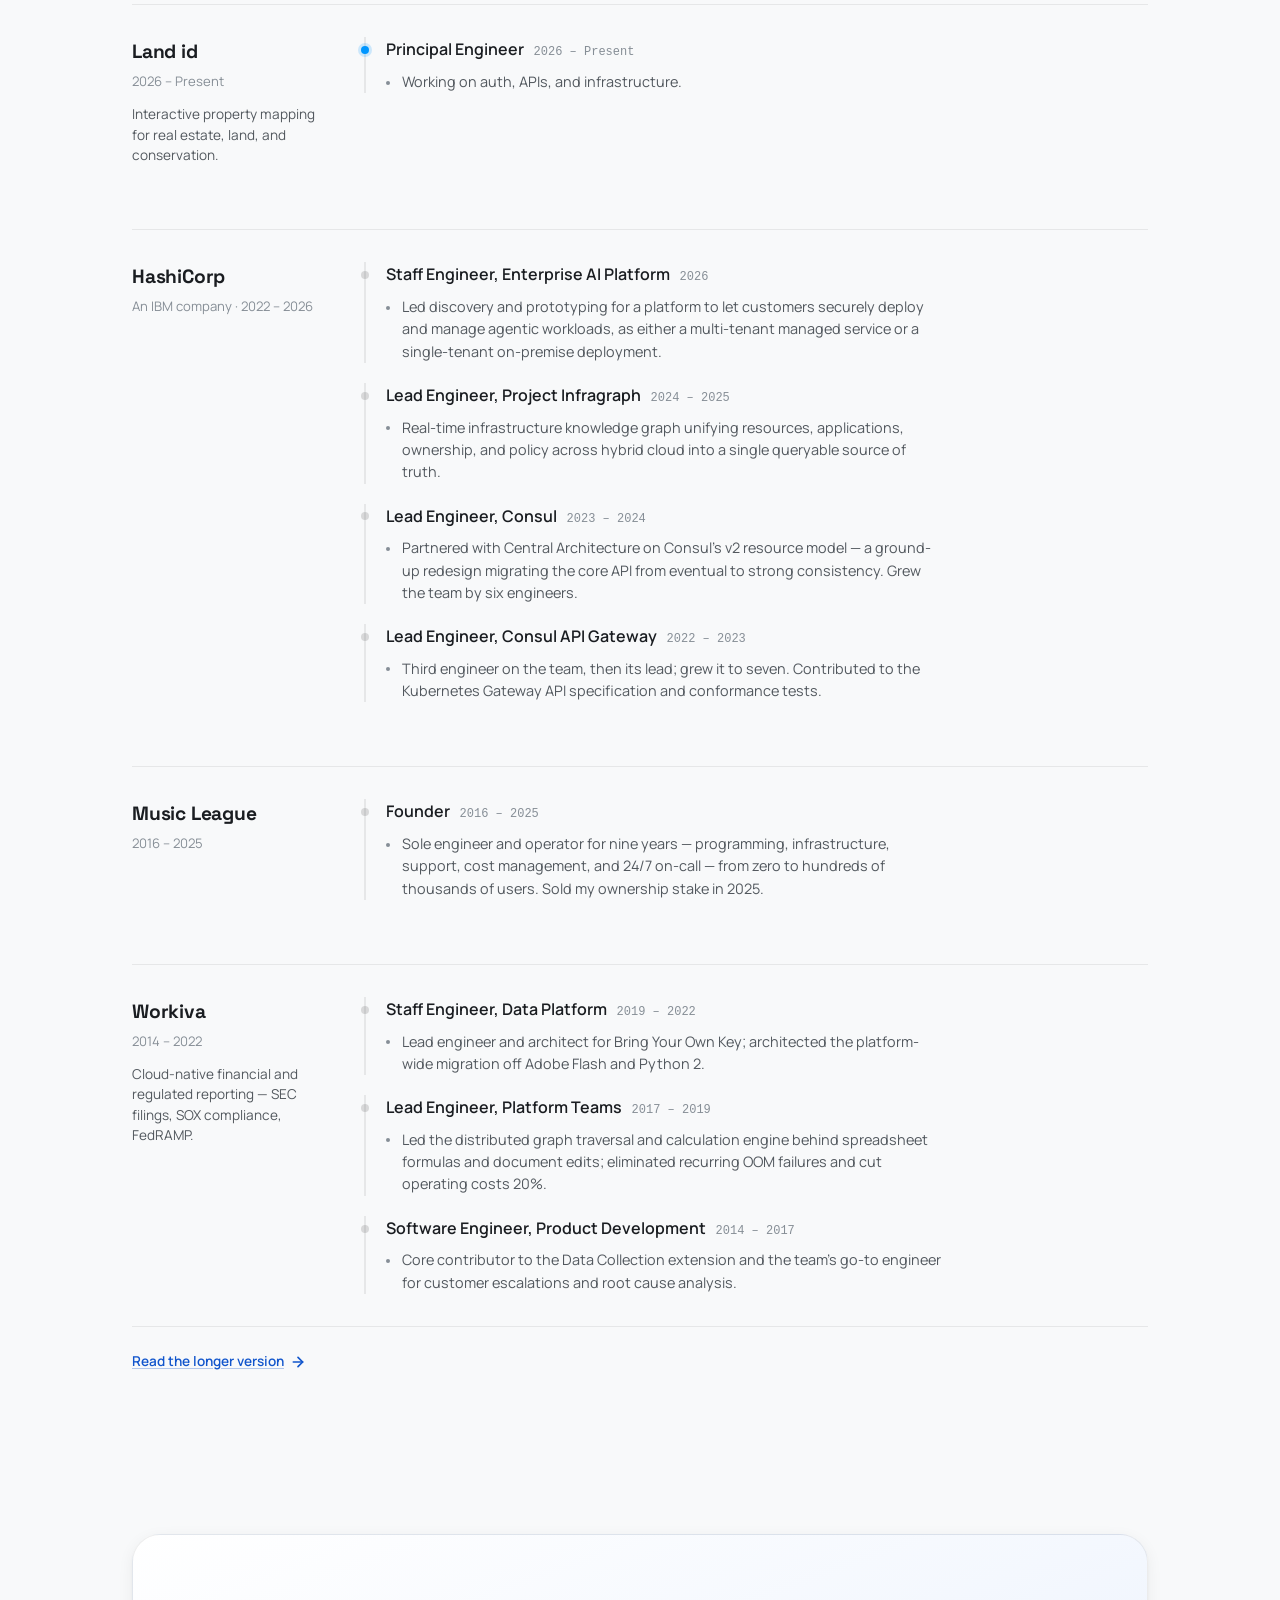
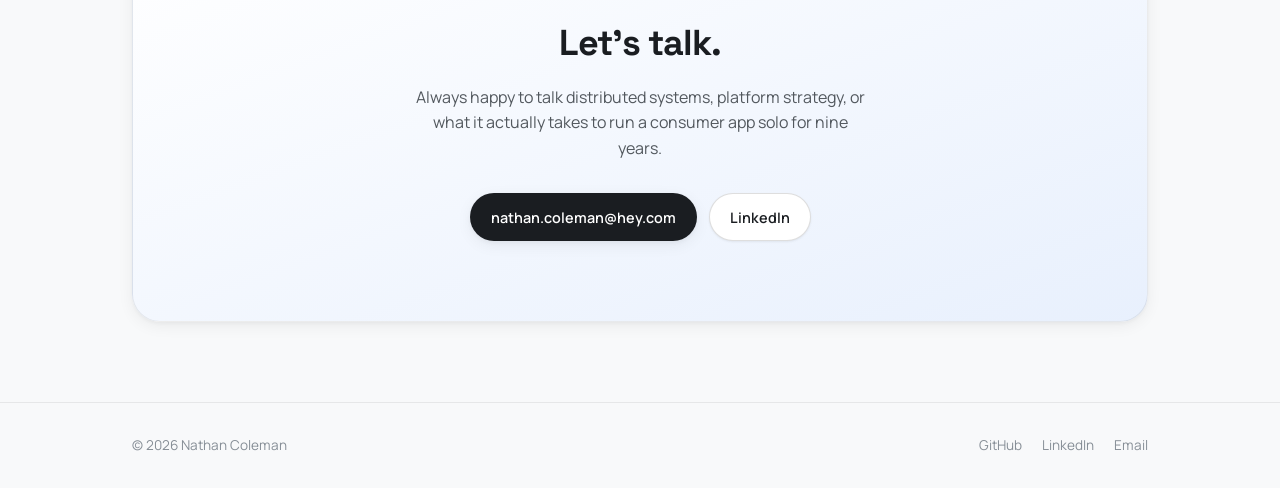
==== commit 272f1a97: "Merge remote-tracking branch 'origin/main' into claude/add-blog-posts-hey-world-929m3e" ====
--- a/index.html
+++ b/index.html
@@ -345,12 +345,32 @@
           <p class="section-label">Selected work</p>
           <h2 class="section-title" id="work-heading">Things I've built.</h2>
           <p class="section-intro">
-            Two consumer products I founded and three pieces of enterprise
-            infrastructure that large regulated customers depend on.
+            A public API I'm working on now, two consumer products I founded, and
+            three pieces of enterprise infrastructure that large regulated customers
+            depend on.
           </p>
         </div>
 
         <div class="work-grid">
+          <a class="work-card" href="projects.html#land-id-api">
+            <div class="project-mark">
+              <img src="images/land-id.svg" alt="Land id logo" width="56" height="56" loading="lazy" />
+            </div>
+            <p class="project-kicker">Land id &middot; 2026 &ndash; present</p>
+            <h3>Land id API</h3>
+            <p>
+              Land id's public GraphQL API at developer.id.land. Built the GraphQL
+              facade, auth, rate limiting, and UI that let customers manage Property
+              Tours, Maps, and teams from their own applications.
+            </p>
+            <ul class="tag-list">
+              <li class="tag tag-accent">Principal engineer</li>
+              <li class="tag">GraphQL</li>
+              <li class="tag">Auth</li>
+              <li class="tag">Rate limiting</li>
+            </ul>
+          </a>
+
           <a class="work-card" href="projects.html#music-league">
             <div class="project-mark">
               <img src="images/music-league.png" alt="Music League app icon" width="56" height="56" loading="lazy" />
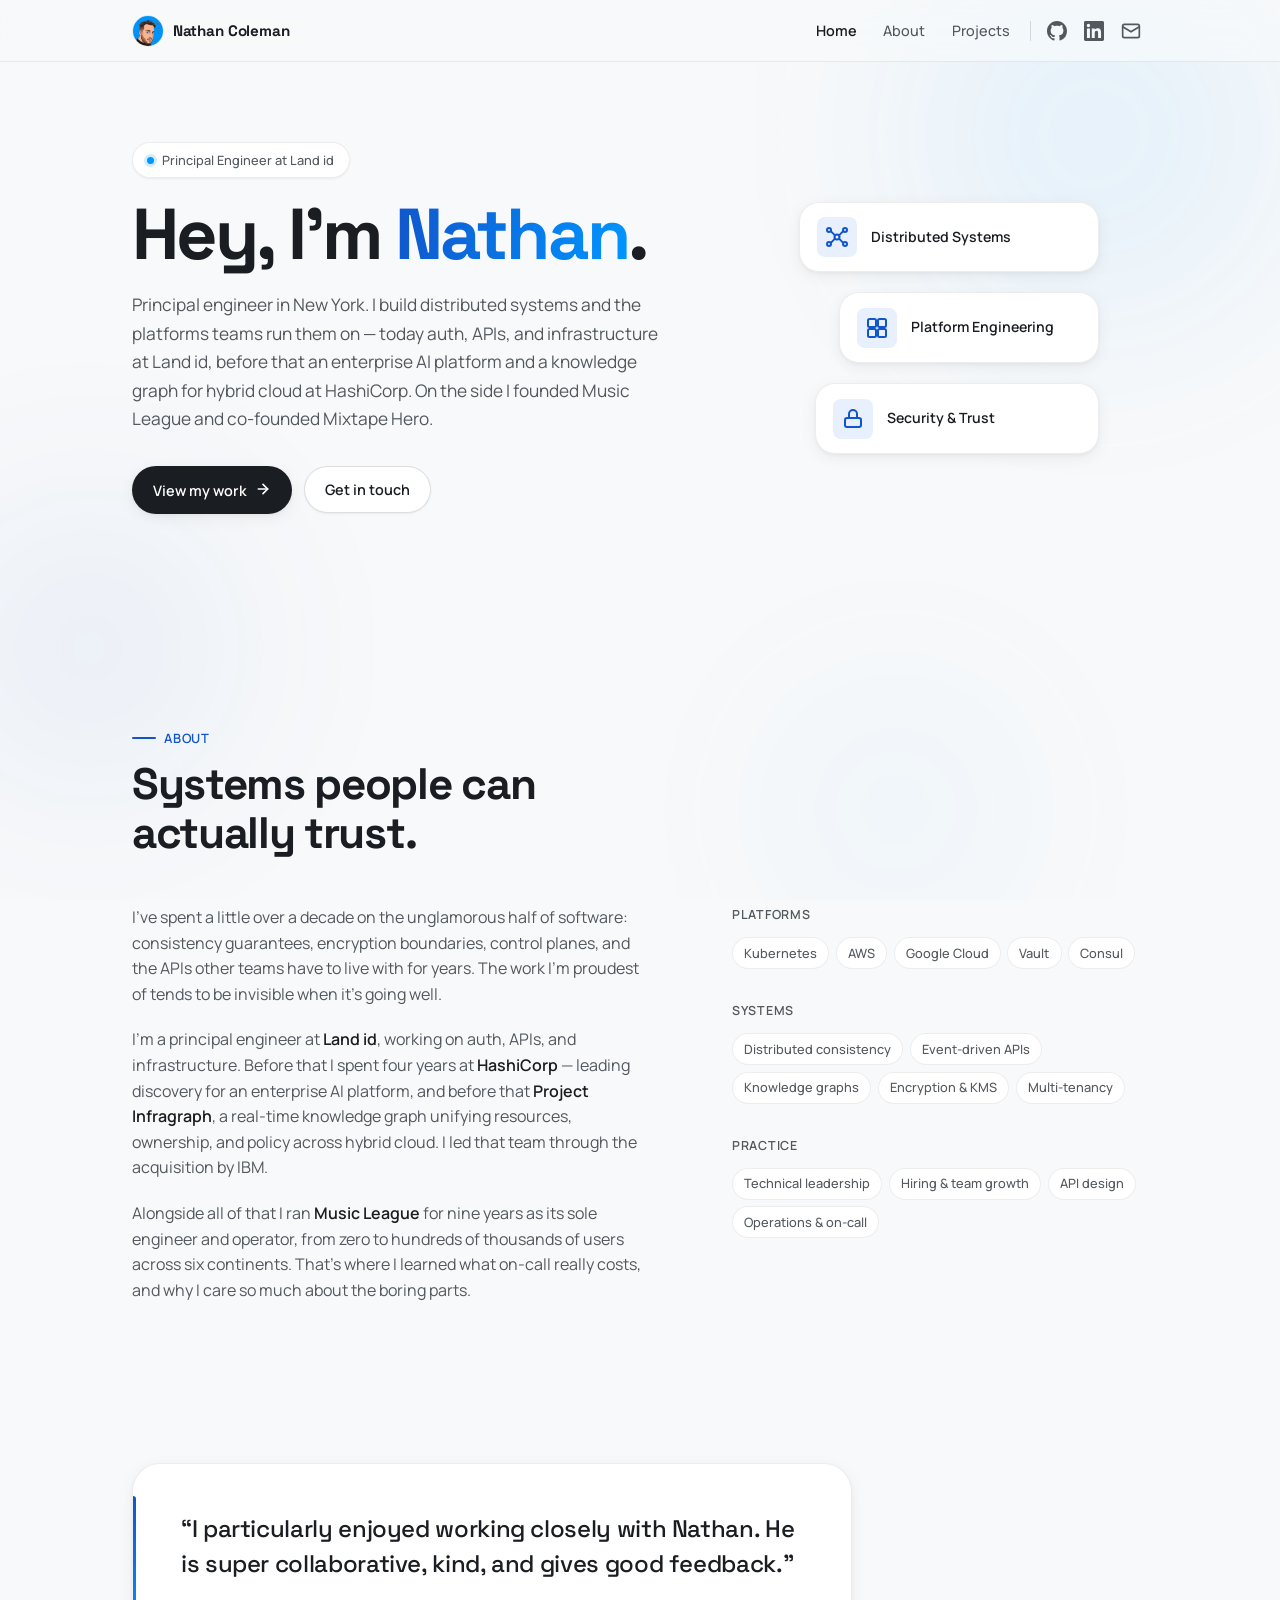
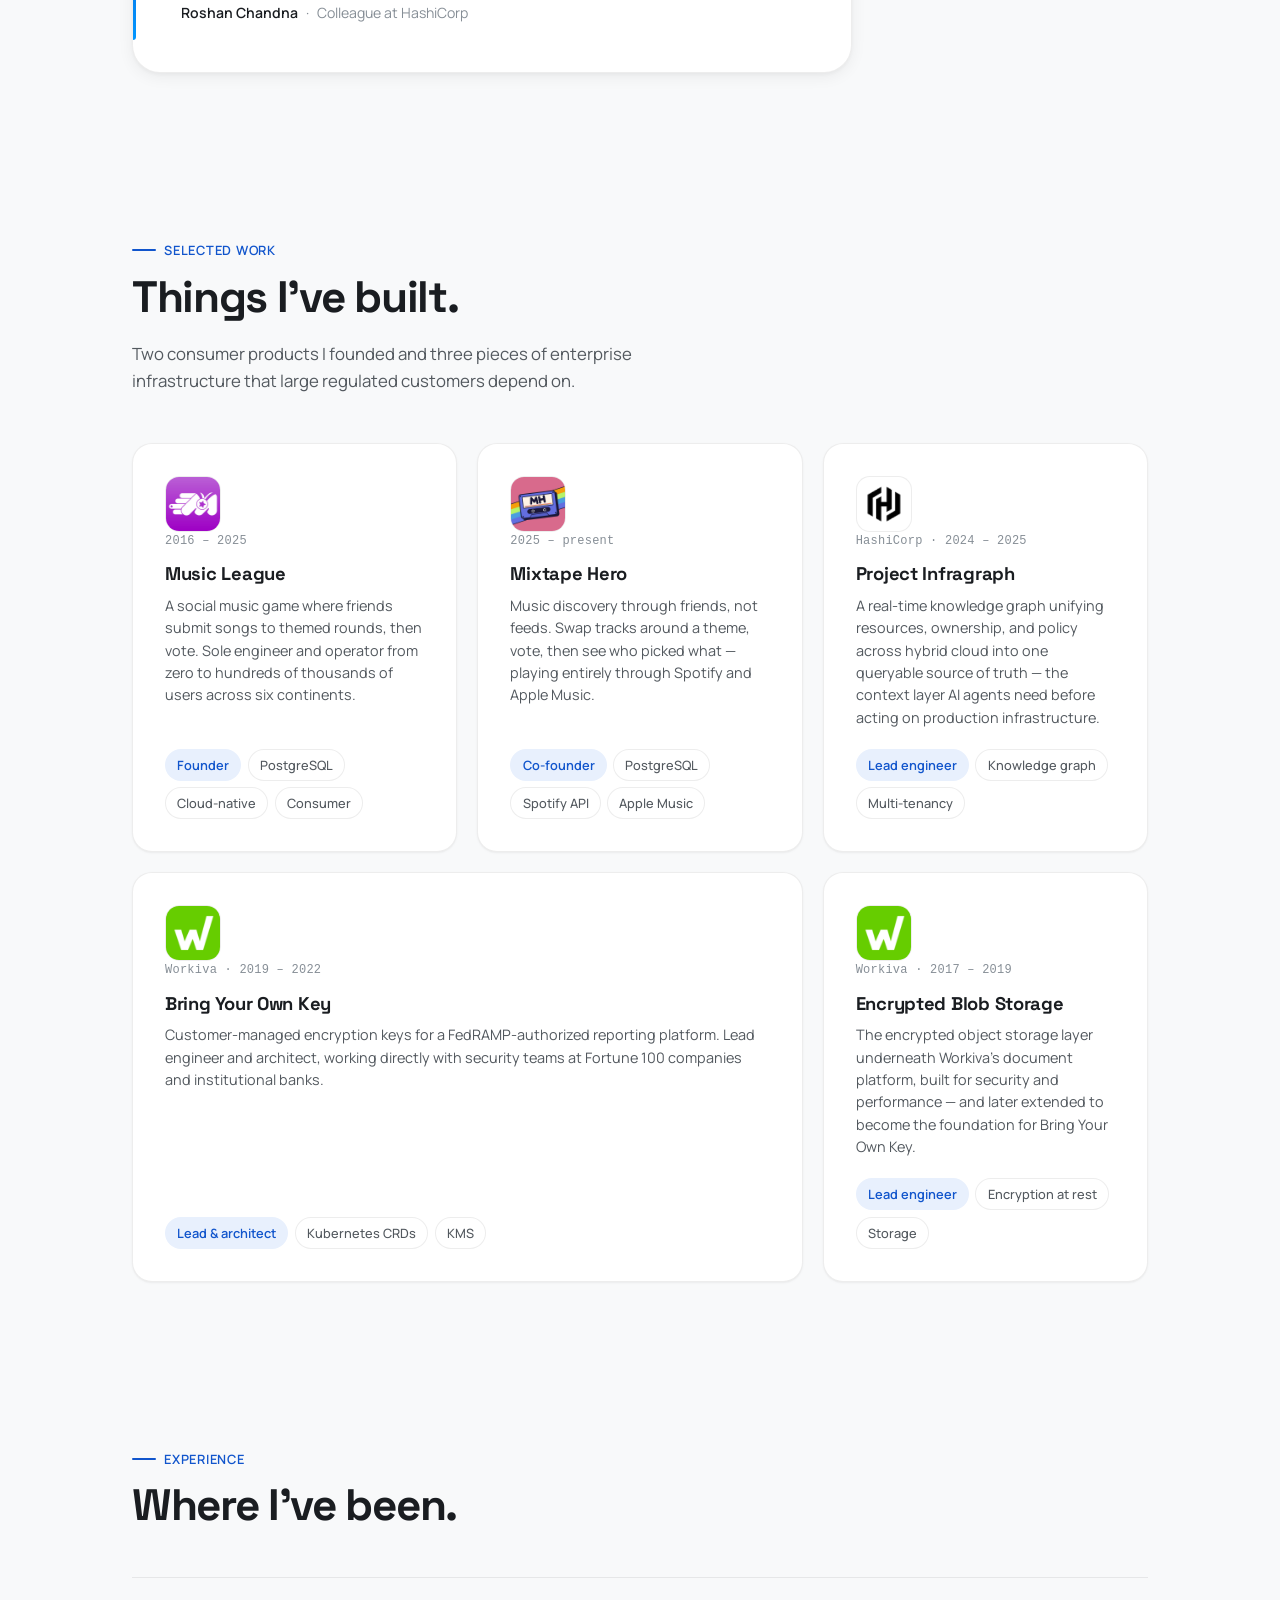
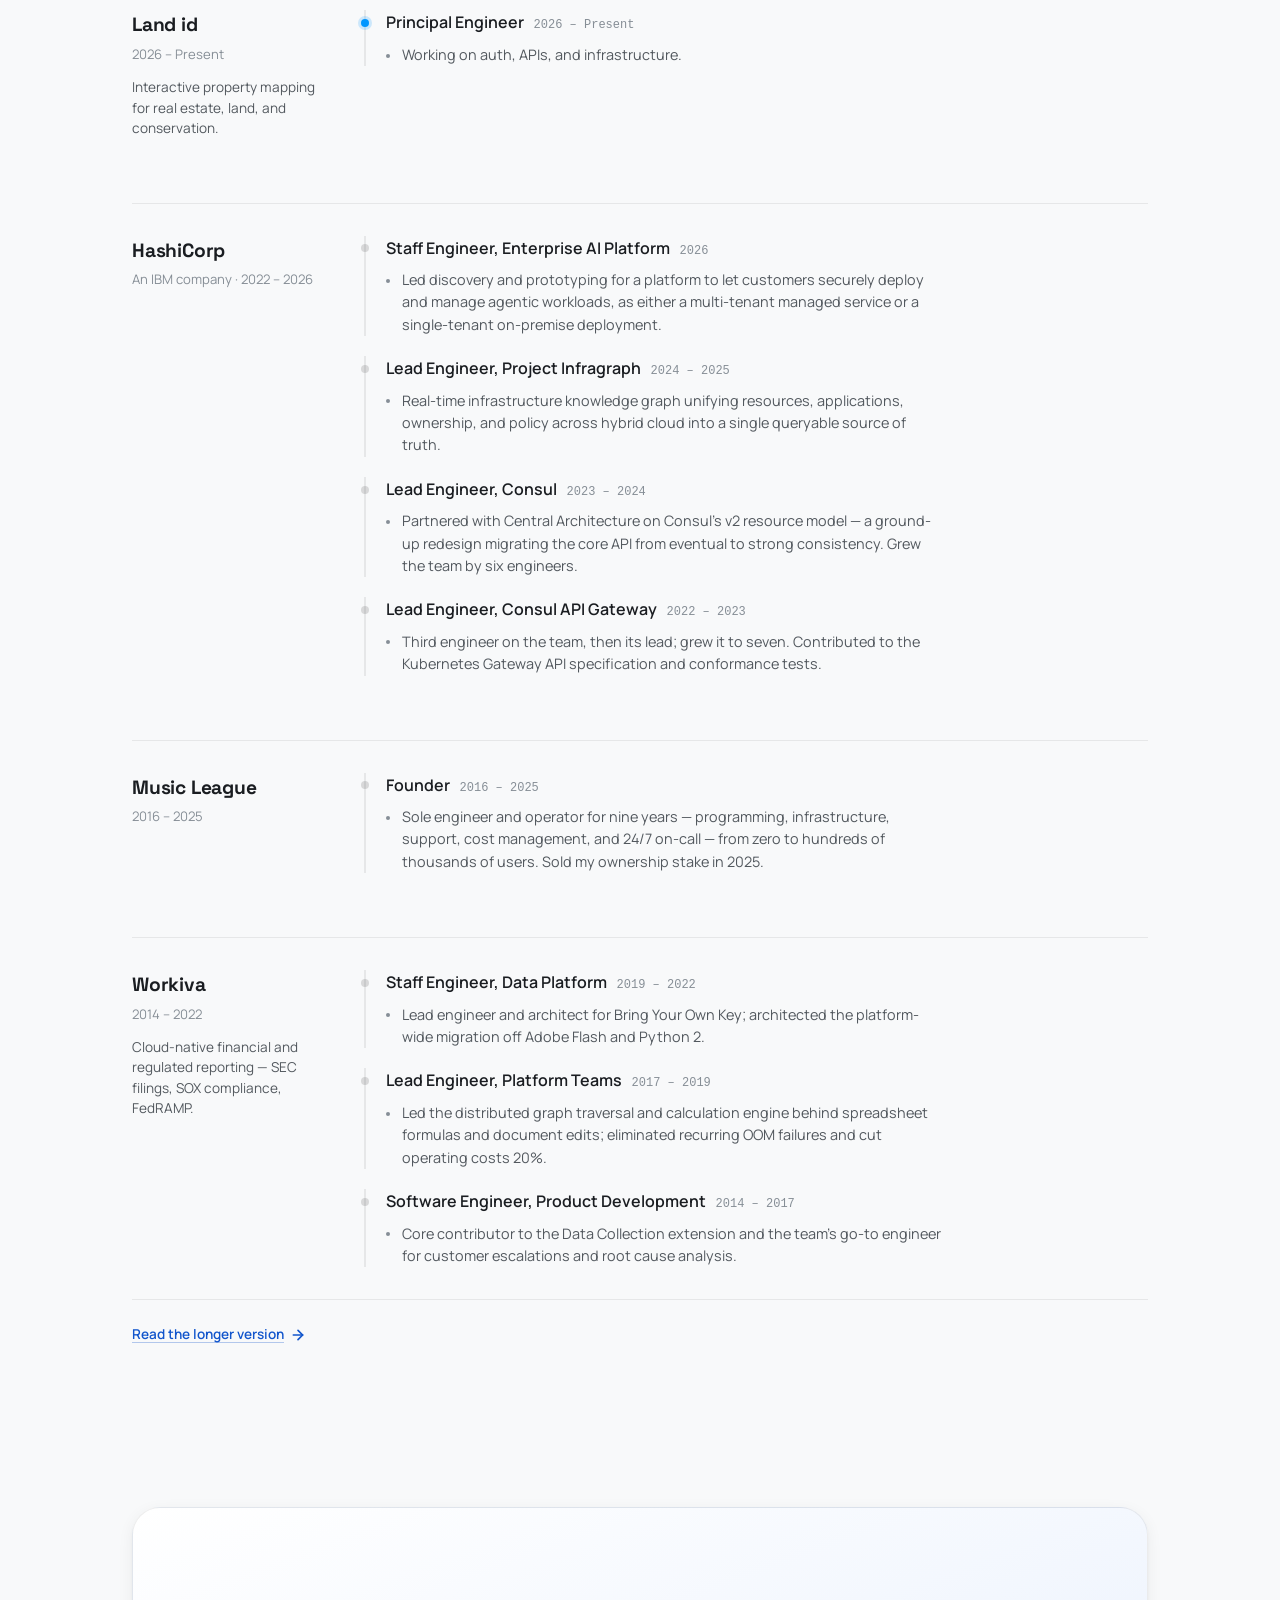
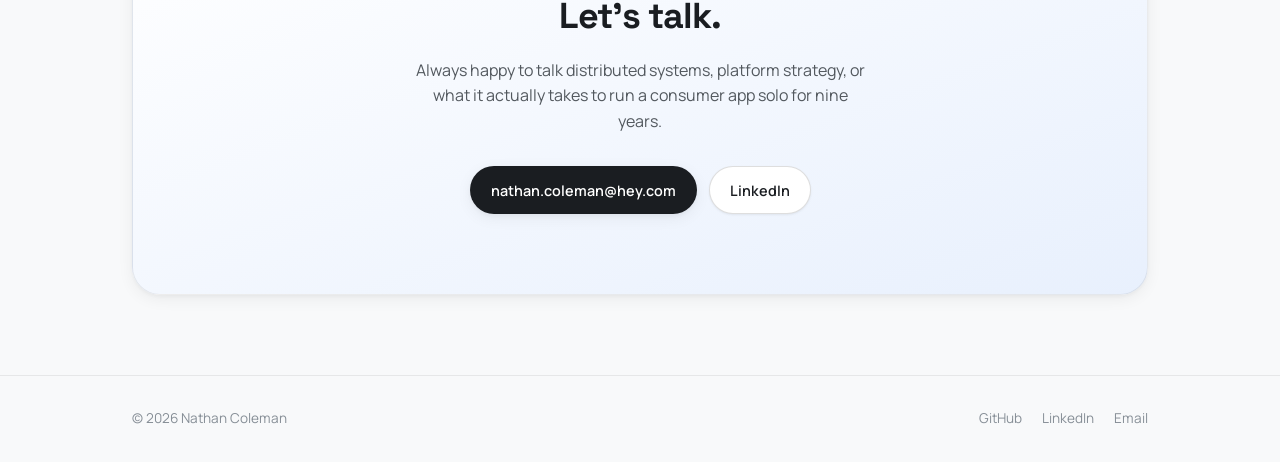
==== commit ca4160fe: "Refresh Mixtape Hero with the new app icon and iOS screenshot" ====
--- a/index.html
+++ b/index.html
@@ -78,7 +78,6 @@
             <a href="index.html" class="nav-link active" aria-current="page">Home</a>
             <a href="about.html" class="nav-link">About</a>
             <a href="projects.html" class="nav-link">Projects</a>
-            <a href="writing.html" class="nav-link">Writing</a>
           </div>
           <span class="nav-divider" aria-hidden="true"></span>
           <a
@@ -345,32 +344,12 @@
           <p class="section-label">Selected work</p>
           <h2 class="section-title" id="work-heading">Things I've built.</h2>
           <p class="section-intro">
-            A public API I'm working on now, two consumer products I founded, and
-            three pieces of enterprise infrastructure that large regulated customers
-            depend on.
+            Two consumer products I founded and three pieces of enterprise
+            infrastructure that large regulated customers depend on.
           </p>
         </div>
 
         <div class="work-grid">
-          <a class="work-card" href="projects.html#land-id-api">
-            <div class="project-mark">
-              <img src="images/land-id.svg" alt="Land id logo" width="56" height="56" loading="lazy" />
-            </div>
-            <p class="project-kicker">Land id &middot; 2026 &ndash; present</p>
-            <h3>Land id API</h3>
-            <p>
-              Land id's public GraphQL API at developer.id.land. Built the GraphQL
-              facade, auth, rate limiting, and UI that let customers manage Property
-              Tours, Maps, and teams from their own applications.
-            </p>
-            <ul class="tag-list">
-              <li class="tag tag-accent">Principal engineer</li>
-              <li class="tag">GraphQL</li>
-              <li class="tag">Auth</li>
-              <li class="tag">Rate limiting</li>
-            </ul>
-          </a>
-
           <a class="work-card" href="projects.html#music-league">
             <div class="project-mark">
               <img src="images/music-league.png" alt="Music League app icon" width="56" height="56" loading="lazy" />
@@ -391,7 +370,7 @@
           </a>
 
           <a class="work-card" href="projects.html#mixtape-hero">
-            <div class="project-mark project-mark--pad">
+            <div class="project-mark">
               <img src="images/mixtape-hero.png" alt="Mixtape Hero app icon" width="56" height="56" loading="lazy" />
             </div>
             <p class="project-kicker">2025 &ndash; present</p>
--- a/styles.css
+++ b/styles.css
@@ -10,6 +10,8 @@
 
   --text-primary: #1a1d21;
   --text-secondary: #52585e;
+  --text-body: #33383e;
+  --text-muted: #6b7279;
   --text-tertiary: #868e96;
   --text-inverse: #ffffff;
 
@@ -1046,56 +1048,94 @@
 /* --- writing ---------------------------------------------- */
 
 .section-intro a,
-.prose a,
-.post-source a {
+.prose a {
   color: var(--accent);
   text-decoration: underline;
   text-decoration-color: rgba(17, 85, 204, 0.3);
-  text-underline-offset: 2px;
-  transition: text-decoration-color var(--duration-fast) var(--ease-out);
+  text-underline-offset: 3px;
+  transition: color var(--duration-fast) var(--ease-out),
+    text-decoration-color var(--duration-fast) var(--ease-out);
 }
 
 .section-intro a:hover,
-.prose a:hover,
-.post-source a:hover {
-  text-decoration-color: var(--accent);
-}
+.prose a:hover {
+  color: var(--accent-hover);
+  text-decoration-color: var(--accent-bright);
+}
+
+/* Gradient text, same treatment as the home page hero name. */
+.text-gradient {
+  background: linear-gradient(100deg, var(--accent), var(--accent-bright));
+  -webkit-background-clip: text;
+  background-clip: text;
+  color: transparent;
+}
+
+/* index */
 
 .post-list {
   list-style: none;
   max-width: 760px;
+  margin-top: var(--space-lg);
+}
+
+.post-list > li + li {
   border-top: 1px solid var(--border);
 }
 
 .post-item {
+  position: relative;
   display: block;
-  padding: var(--space-lg) var(--space-md);
-  margin: 0 calc(-1 * var(--space-md));
-  border-radius: var(--radius-md);
-  transition: background var(--duration-fast) var(--ease-out);
-}
-
-.post-list > li {
-  border-bottom: 1px solid var(--border);
+  padding: var(--space-xl) var(--space-lg);
+  margin: 0 calc(-1 * var(--space-lg));
+  border-radius: var(--radius-lg);
+  transition: background var(--duration-normal) var(--ease-out),
+    box-shadow var(--duration-normal) var(--ease-out);
+}
+
+/* Accent bar that slides in on hover, echoing the quote card. */
+.post-item::before {
+  content: "";
+  position: absolute;
+  top: var(--space-xl);
+  bottom: var(--space-xl);
+  left: 0;
+  width: 3px;
+  border-radius: 0 3px 3px 0;
+  background: linear-gradient(var(--accent), var(--accent-bright));
+  opacity: 0;
+  transform: scaleY(0.4);
+  transition: opacity var(--duration-normal) var(--ease-out),
+    transform var(--duration-normal) var(--ease-out);
 }
 
 .post-item:hover {
   background: var(--bg-surface);
+  box-shadow: var(--shadow-md);
+}
+
+.post-item:hover::before {
+  opacity: 1;
+  transform: scaleY(1);
 }
 
 .post-date {
   font-family: var(--font-mono);
   font-size: 0.75rem;
-  color: var(--text-tertiary);
+  font-weight: 500;
+  letter-spacing: 0.04em;
+  text-transform: uppercase;
+  color: var(--accent);
 }
 
 .post-item-title {
-  margin-top: 0.3rem;
+  margin-top: 0.6rem;
   font-family: var(--font-display);
-  font-size: 1.35rem;
+  font-size: clamp(1.4rem, 2.6vw, 1.7rem);
   font-weight: 700;
-  letter-spacing: -0.02em;
-  line-height: 1.25;
+  letter-spacing: -0.025em;
+  line-height: 1.2;
+  color: var(--text-primary);
   transition: color var(--duration-fast) var(--ease-out);
 }
 
@@ -1104,10 +1144,11 @@
 }
 
 .post-excerpt {
-  margin-top: 0.4rem;
-  max-width: 62ch;
-  font-size: 0.95rem;
-  color: var(--text-secondary);
+  margin-top: 0.85rem;
+  max-width: 60ch;
+  font-size: 1rem;
+  line-height: 1.7;
+  color: var(--text-muted);
 }
 
 /* single post */
@@ -1115,86 +1156,126 @@
 .post {
   max-width: 680px;
   margin: 0 auto;
-  padding: var(--space-2xl) 0;
+  padding: var(--space-2xl) 0 var(--space-xl);
 }
 
 .post-header {
-  margin-bottom: var(--space-xl);
+  margin-bottom: var(--space-2xl);
+  padding-bottom: var(--space-xl);
+  border-bottom: 1px solid var(--border);
 }
 
 .back-link {
-  display: inline-block;
-  margin-bottom: var(--space-md);
+  display: inline-flex;
+  align-items: center;
+  gap: 0.35rem;
+  margin-bottom: var(--space-lg);
   font-size: 0.85rem;
   font-weight: 600;
-  color: var(--accent);
+  color: var(--text-tertiary);
+  transition: color var(--duration-fast) var(--ease-out),
+    gap var(--duration-fast) var(--ease-out);
 }
 
 .back-link:hover {
-  color: var(--accent-hover);
+  color: var(--accent);
+  gap: 0.55rem;
 }
 
 .post-title {
   font-family: var(--font-display);
-  font-size: clamp(2rem, 5vw, 3rem);
+  font-size: clamp(2.2rem, 5.5vw, 3.4rem);
   font-weight: 700;
-  letter-spacing: -0.035em;
-  line-height: 1.08;
+  letter-spacing: -0.04em;
+  line-height: 1.05;
+  color: var(--text-primary);
 }
 
 .post-meta {
-  margin-top: var(--space-sm);
+  display: inline-flex;
+  align-items: center;
+  gap: 0.6rem;
+  margin-top: var(--space-md);
   font-family: var(--font-mono);
-  font-size: 0.8rem;
-  color: var(--text-tertiary);
+  font-size: 0.78rem;
+  font-weight: 500;
+  letter-spacing: 0.04em;
+  text-transform: uppercase;
+  color: var(--accent);
+}
+
+.post-meta::before {
+  content: "";
+  width: 1.5rem;
+  height: 2px;
+  border-radius: 1px;
+  background: linear-gradient(90deg, var(--accent), var(--accent-bright));
 }
 
 .prose {
-  font-size: 1.08rem;
-  line-height: 1.75;
+  font-size: 1.1rem;
+  line-height: 1.85;
+  color: var(--text-body);
+}
+
+.prose > * + * {
+  margin-top: 1.6em;
+}
+
+/* Opening paragraph reads as a lede. */
+.prose > p:first-child {
+  font-size: 1.22rem;
+  line-height: 1.7;
   color: var(--text-primary);
 }
 
-.prose > * + * {
-  margin-top: 1.25em;
-}
-
 .prose h2 {
-  margin-top: 2em;
+  margin-top: 2.6em;
   font-family: var(--font-display);
-  font-size: 1.3rem;
+  font-size: 1.4rem;
   font-weight: 700;
-  letter-spacing: -0.015em;
+  letter-spacing: -0.02em;
+  color: var(--accent);
 }
 
 .prose h2 + p {
-  margin-top: 0.5em;
+  margin-top: 0.6em;
+}
+
+.prose strong,
+.prose em {
+  color: var(--text-primary);
+}
+
+.prose strong {
+  font-weight: 700;
 }
 
 .prose ul {
   display: flex;
   flex-direction: column;
-  gap: 0.5rem;
+  gap: 0.75rem;
 }
 
 .prose ul li {
   position: relative;
-  padding-left: 1.1rem;
+  padding-left: 1.4rem;
 }
 
 .prose ul li::before {
   content: "";
   position: absolute;
-  left: 0;
-  top: 0.75em;
-  width: 5px;
-  height: 5px;
+  left: 0.15rem;
+  top: 0.8em;
+  width: 6px;
+  height: 6px;
   border-radius: 50%;
-  background: var(--accent);
-}
-
-.prose strong {
-  font-weight: 700;
+  background: var(--accent-bright);
+  box-shadow: 0 0 0 3px rgba(0, 150, 255, 0.15);
+}
+
+.prose figure {
+  margin-top: 2.4em;
 }
 
 .prose figure img {
@@ -1202,33 +1283,30 @@
   height: auto;
   border: 1px solid var(--border);
   border-radius: var(--radius-lg);
-  box-shadow: var(--shadow-md);
+  box-shadow: var(--shadow-lg);
 }
 
 .prose .post-signoff {
-  color: var(--text-secondary);
-}
-
-.post-source {
-  margin-top: var(--space-xl);
-  padding-top: var(--space-md);
-  border-top: 1px solid var(--border);
-  font-size: 0.85rem;
-  color: var(--text-tertiary);
+  margin-top: 2em;
+  font-family: var(--font-display);
+  font-weight: 600;
+  color: var(--accent);
 }
 
 .post-nav {
   display: grid;
   grid-template-columns: 1fr 1fr;
   gap: var(--space-md);
-  margin-top: var(--space-lg);
+  margin-top: var(--space-2xl);
+  padding-top: var(--space-xl);
+  border-top: 1px solid var(--border);
 }
 
 .post-nav-link {
   display: flex;
   flex-direction: column;
-  gap: 0.25rem;
-  padding: var(--space-md);
+  gap: 0.4rem;
+  padding: var(--space-lg);
   border: 1px solid var(--border);
   border-radius: var(--radius-lg);
   background: var(--bg-surface);
@@ -1240,8 +1318,8 @@
 
 .post-nav-link:hover {
   transform: translateY(-2px);
-  box-shadow: var(--shadow-md);
-  border-color: var(--border-strong);
+  box-shadow: var(--shadow-lg);
+  border-color: rgba(17, 85, 204, 0.25);
 }
 
 .post-nav-link--next {
@@ -1249,17 +1327,24 @@
 }
 
 .post-nav-dir {
-  font-size: 0.75rem;
+  font-size: 0.72rem;
   font-weight: 600;
-  letter-spacing: 0.04em;
+  letter-spacing: 0.06em;
   text-transform: uppercase;
-  color: var(--accent);
+  color: var(--accent-bright);
 }
 
 .post-nav-title {
   font-family: var(--font-display);
+  font-size: 1.05rem;
   font-weight: 600;
   line-height: 1.3;
+  color: var(--text-primary);
+  transition: color var(--duration-fast) var(--ease-out);
+}
+
+.post-nav-link:hover .post-nav-title {
+  color: var(--accent);
 }
 
 /* --- footer ----------------------------------------------- */
@@ -1471,8 +1556,28 @@
     padding-top: var(--space-xl);
   }
 
+  .post-header {
+    margin-bottom: var(--space-xl);
+    padding-bottom: var(--space-lg);
+  }
+
+  .post-item {
+    padding: var(--space-lg) var(--space-md);
+    margin: 0 calc(-1 * var(--space-md));
+  }
+
+  .post-item::before {
+    top: var(--space-lg);
+    bottom: var(--space-lg);
+  }
+
   .prose {
-    font-size: 1.02rem;
+    font-size: 1.04rem;
+    line-height: 1.8;
+  }
+
+  .prose > p:first-child {
+    font-size: 1.12rem;
   }
 
   .post-nav {
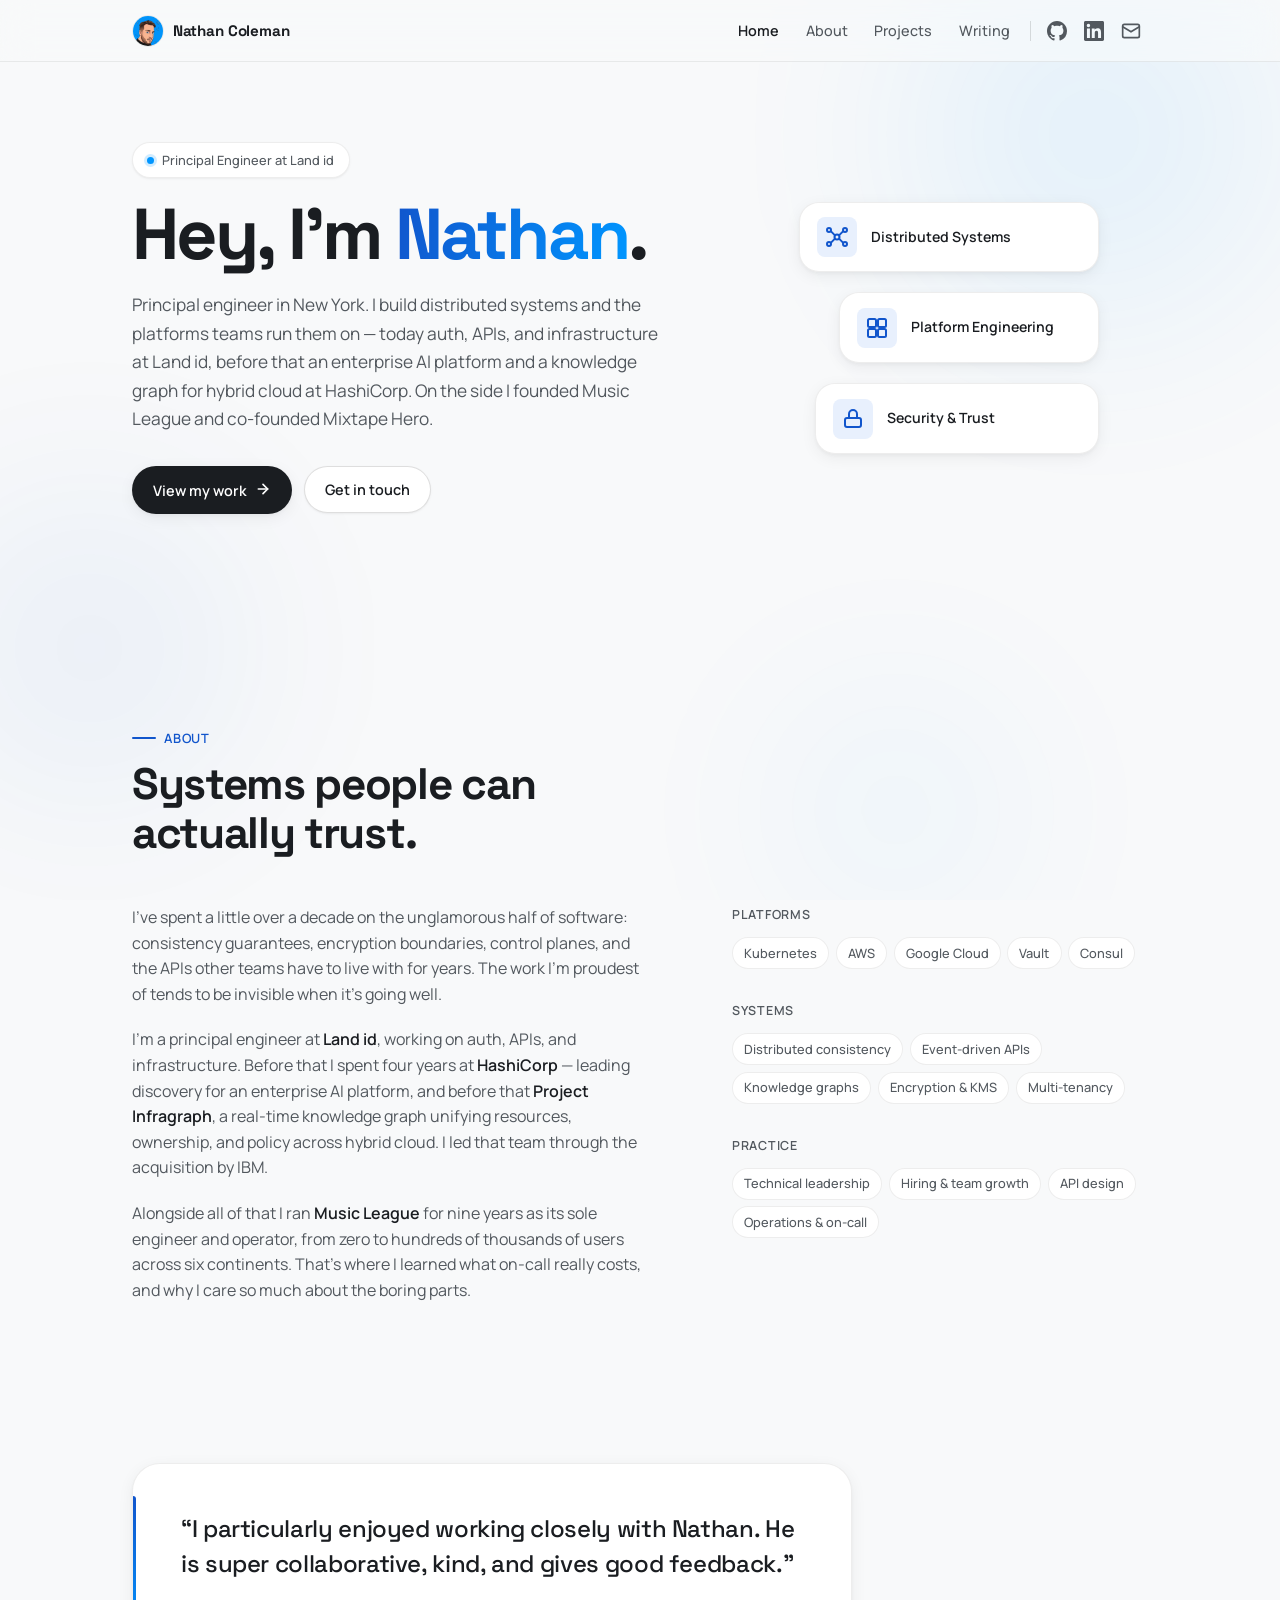
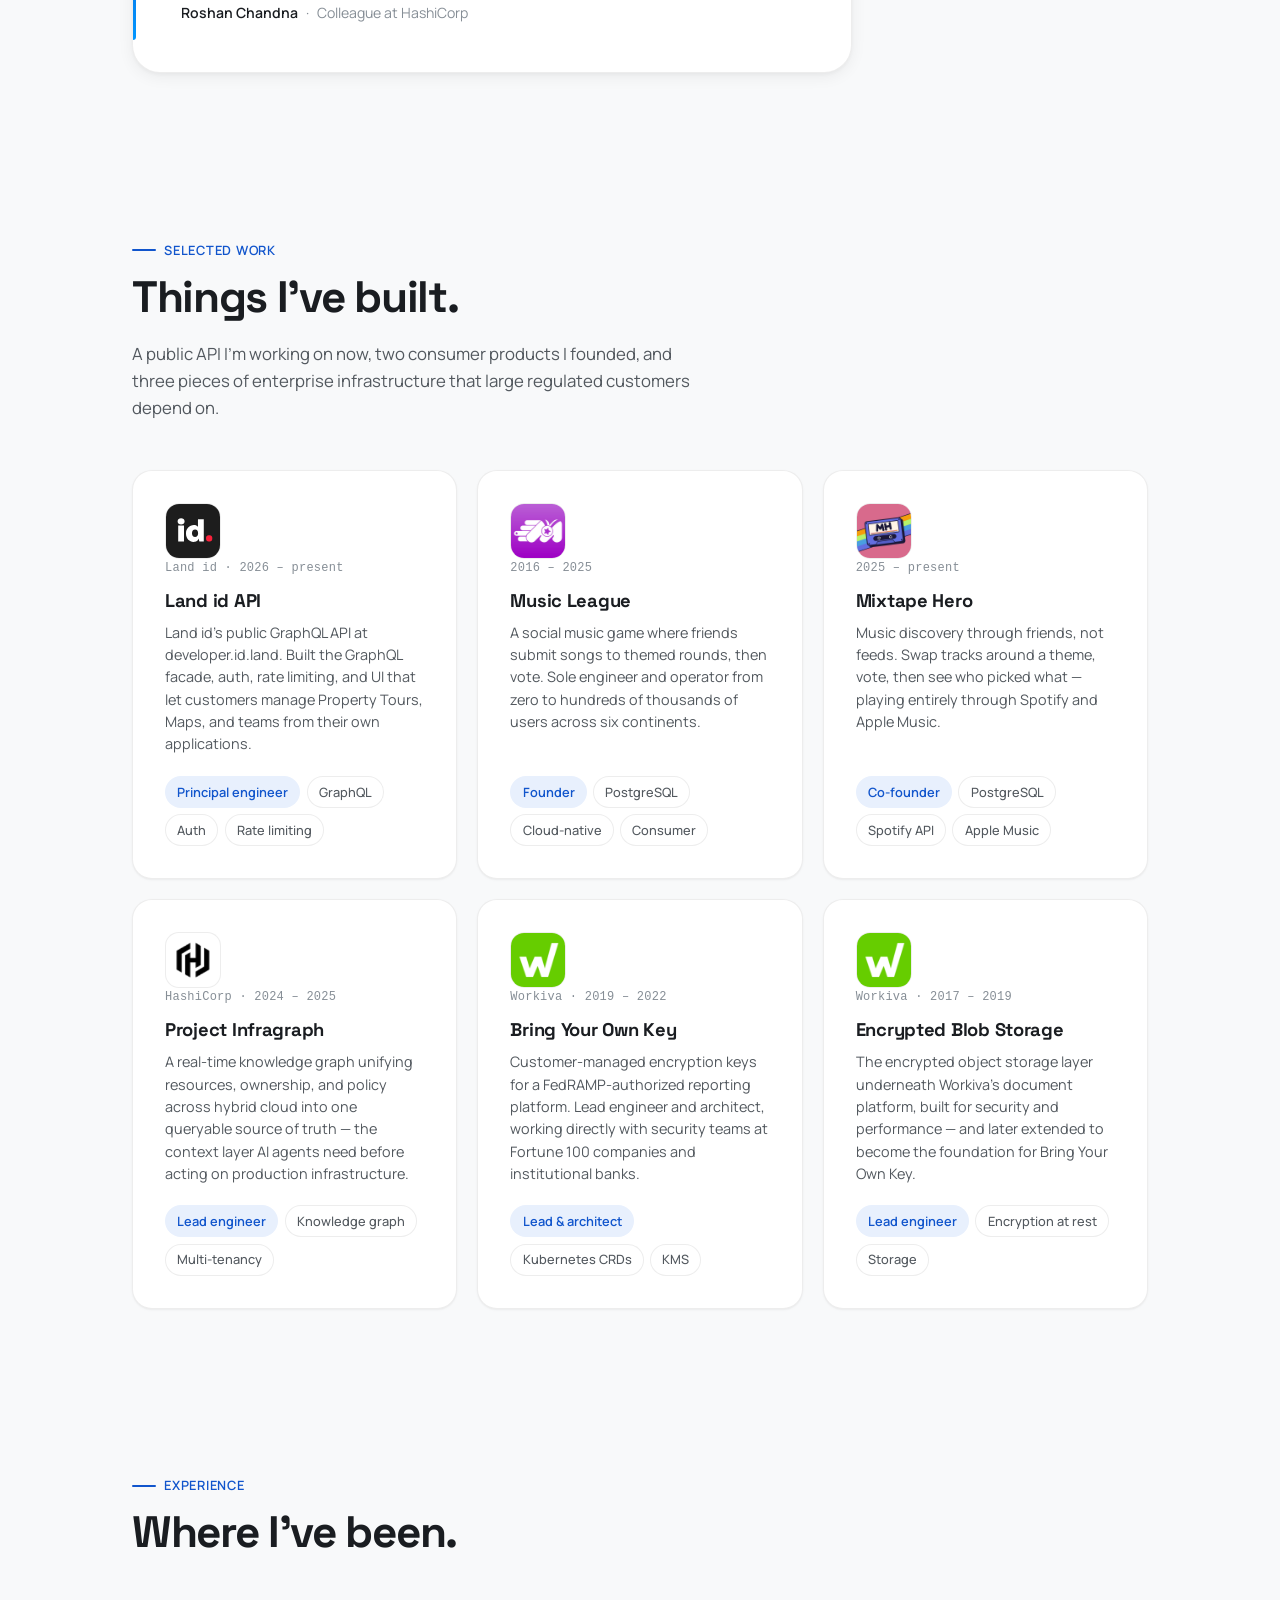
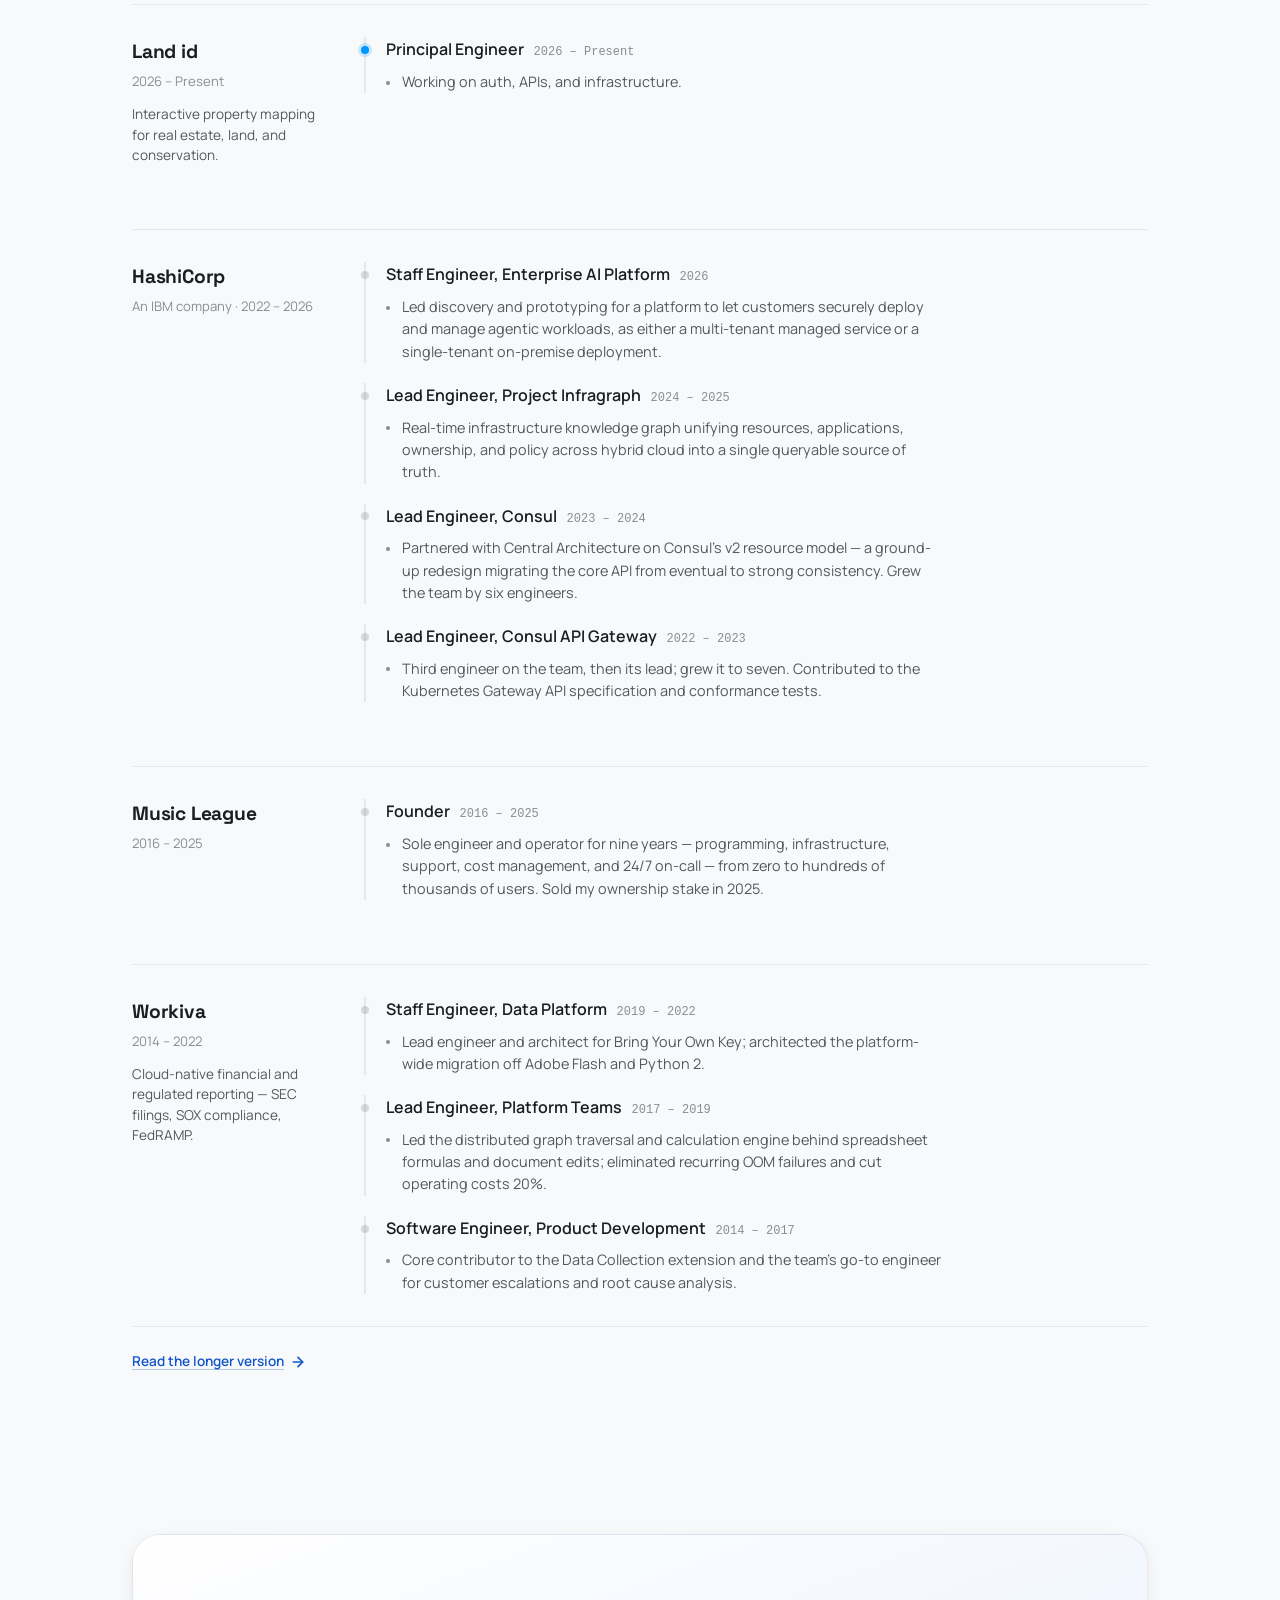
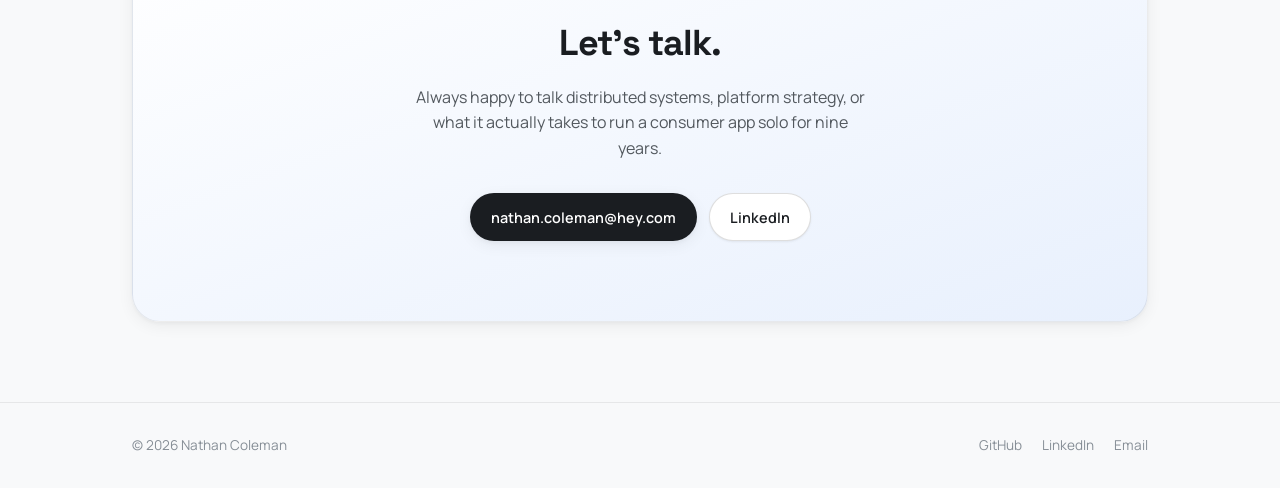
==== commit 62cf1c38: "Refresh Mixtape Hero with the new app icon and iOS screenshot (#5)" ====
--- a/index.html
+++ b/index.html
@@ -78,6 +78,7 @@
             <a href="index.html" class="nav-link active" aria-current="page">Home</a>
             <a href="about.html" class="nav-link">About</a>
             <a href="projects.html" class="nav-link">Projects</a>
+            <a href="writing.html" class="nav-link">Writing</a>
           </div>
           <span class="nav-divider" aria-hidden="true"></span>
           <a
@@ -344,12 +345,32 @@
           <p class="section-label">Selected work</p>
           <h2 class="section-title" id="work-heading">Things I've built.</h2>
           <p class="section-intro">
-            Two consumer products I founded and three pieces of enterprise
-            infrastructure that large regulated customers depend on.
+            A public API I'm working on now, two consumer products I founded, and
+            three pieces of enterprise infrastructure that large regulated customers
+            depend on.
           </p>
         </div>
 
         <div class="work-grid">
+          <a class="work-card" href="projects.html#land-id-api">
+            <div class="project-mark">
+              <img src="images/land-id.svg" alt="Land id logo" width="56" height="56" loading="lazy" />
+            </div>
+            <p class="project-kicker">Land id &middot; 2026 &ndash; present</p>
+            <h3>Land id API</h3>
+            <p>
+              Land id's public GraphQL API at developer.id.land. Built the GraphQL
+              facade, auth, rate limiting, and UI that let customers manage Property
+              Tours, Maps, and teams from their own applications.
+            </p>
+            <ul class="tag-list">
+              <li class="tag tag-accent">Principal engineer</li>
+              <li class="tag">GraphQL</li>
+              <li class="tag">Auth</li>
+              <li class="tag">Rate limiting</li>
+            </ul>
+          </a>
+
           <a class="work-card" href="projects.html#music-league">
             <div class="project-mark">
               <img src="images/music-league.png" alt="Music League app icon" width="56" height="56" loading="lazy" />
